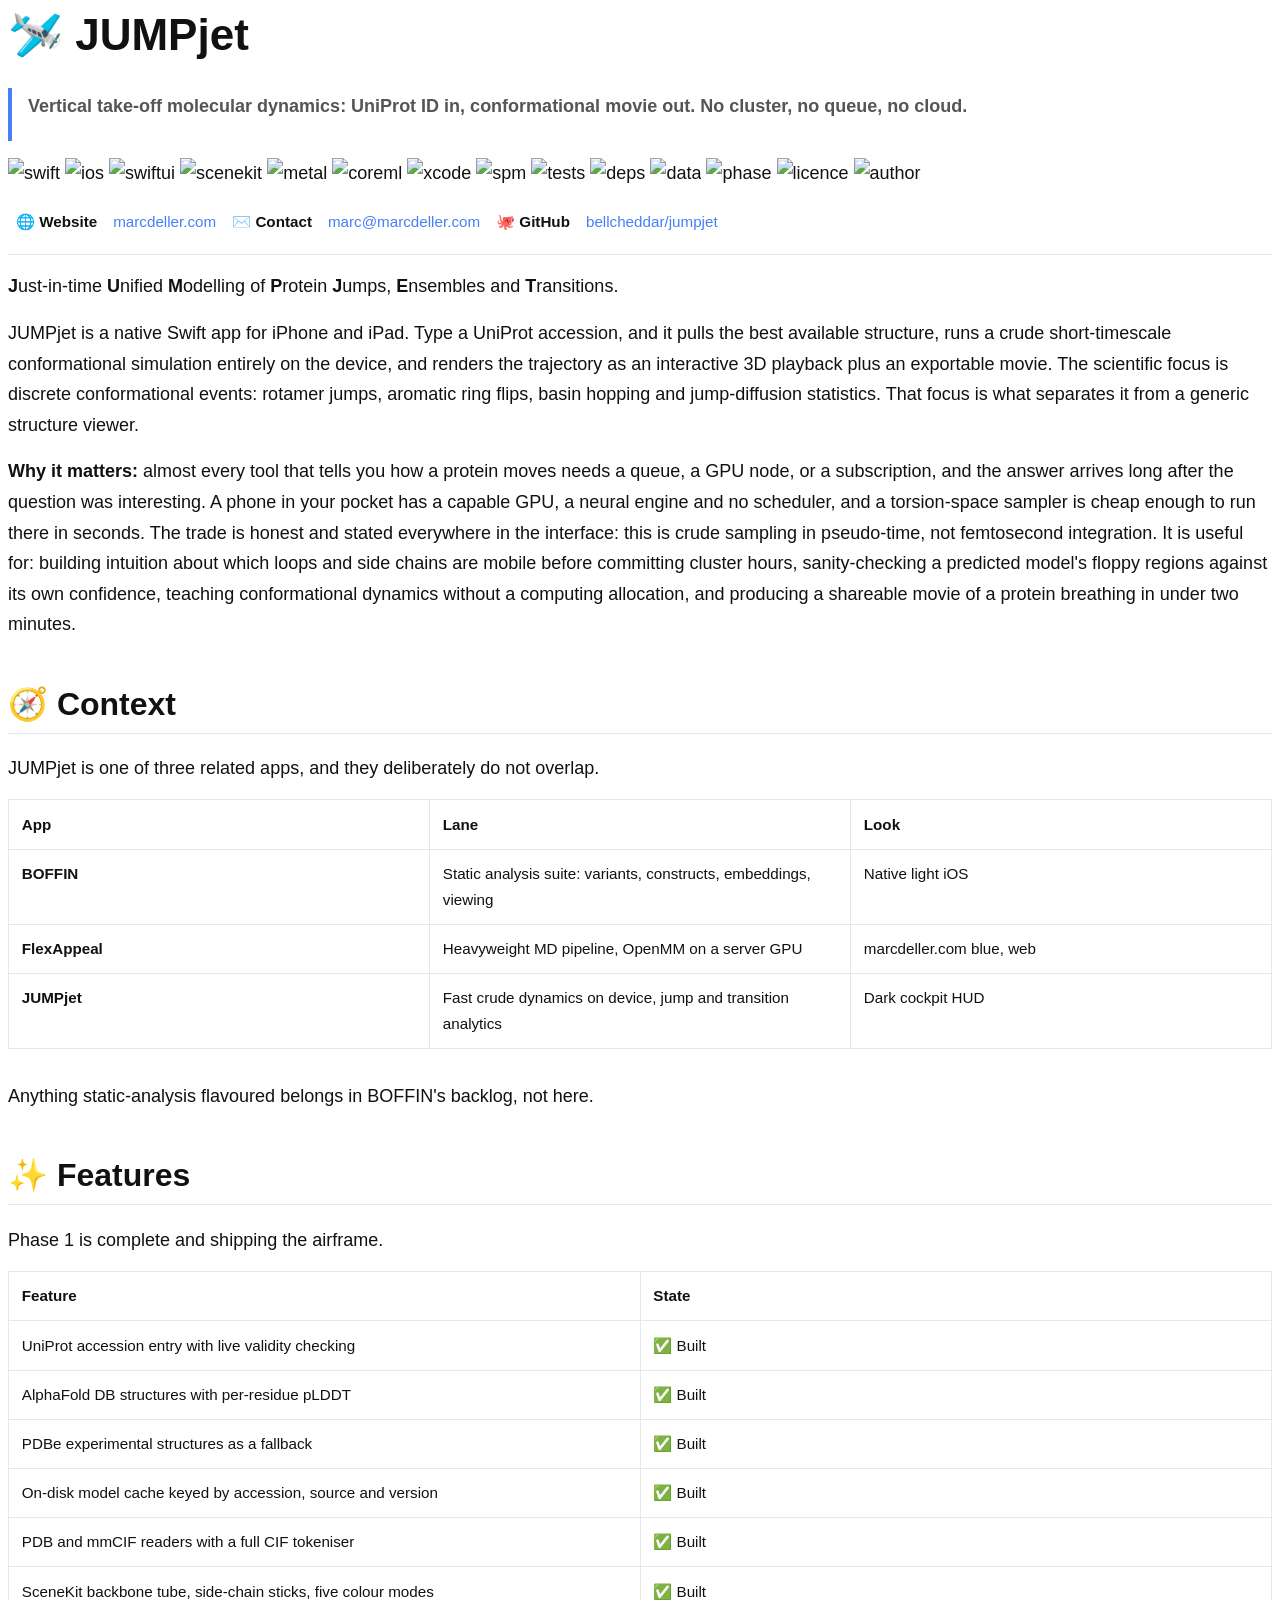
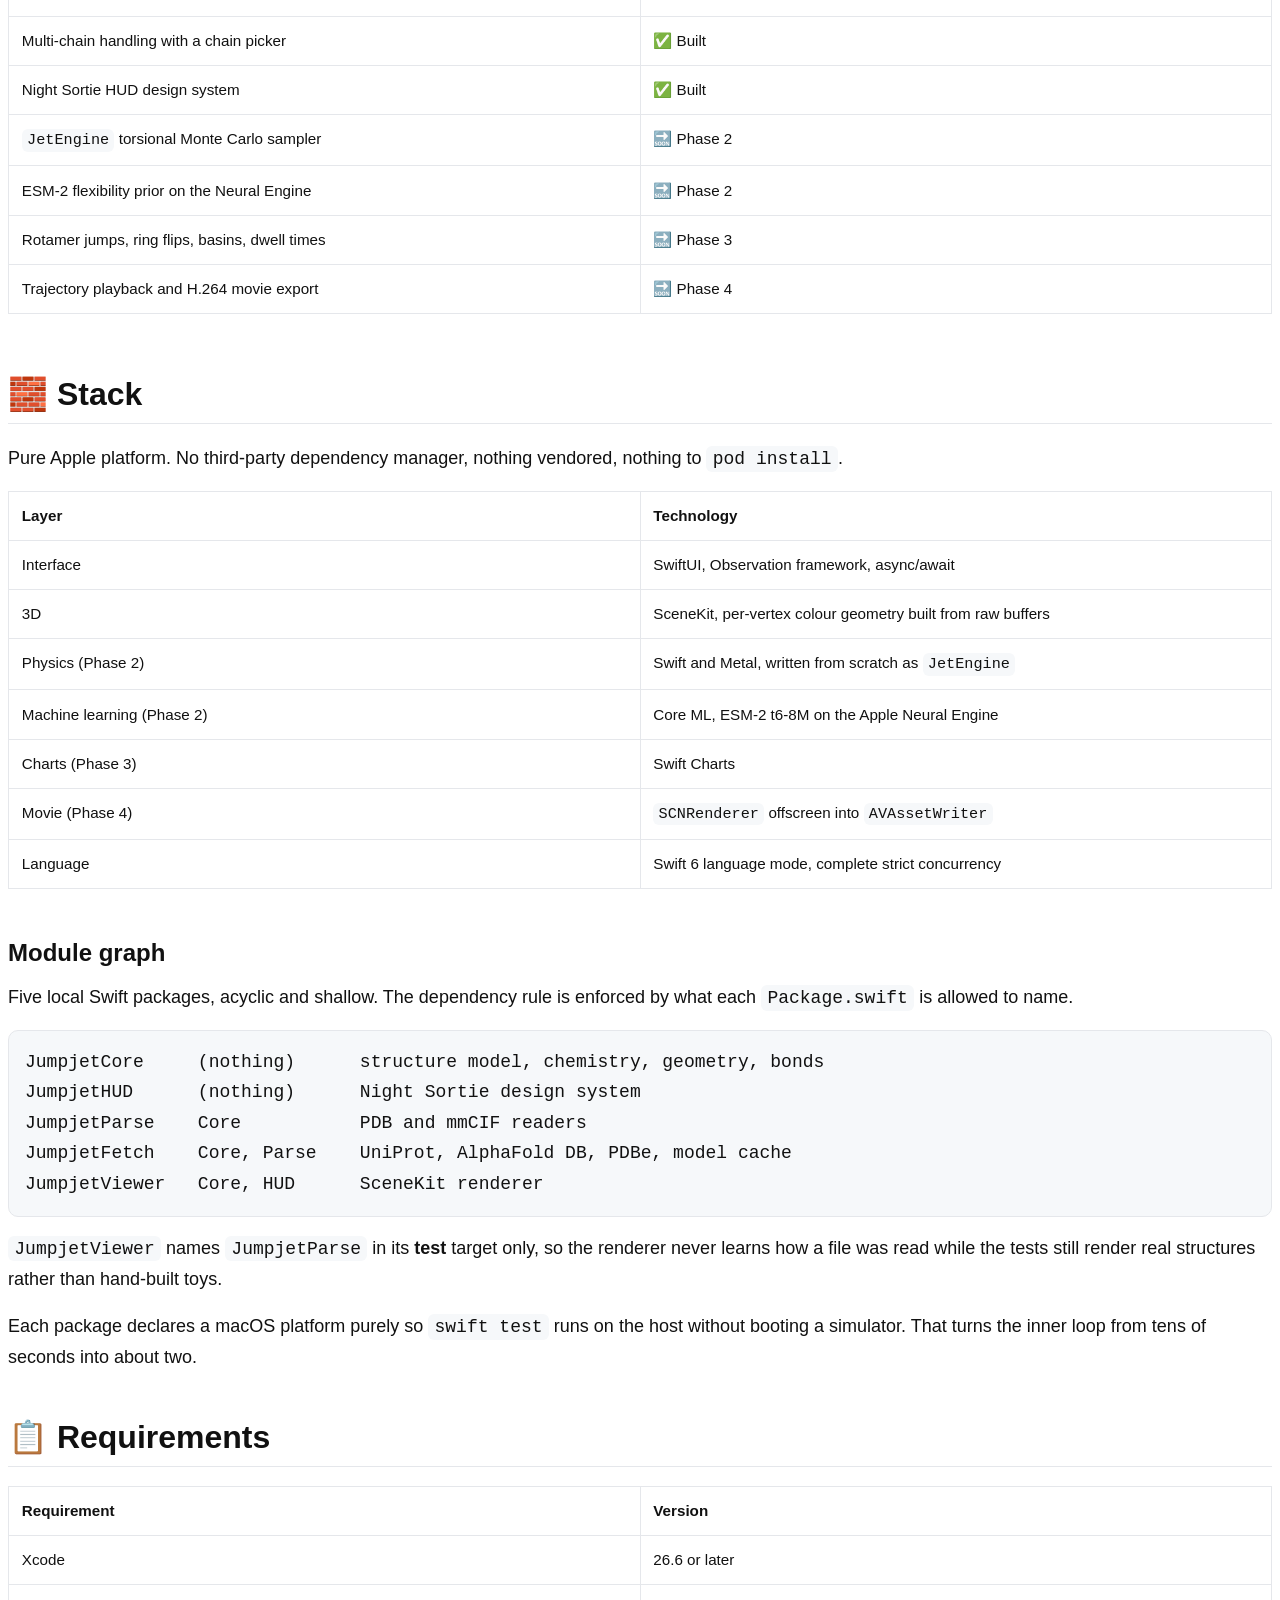
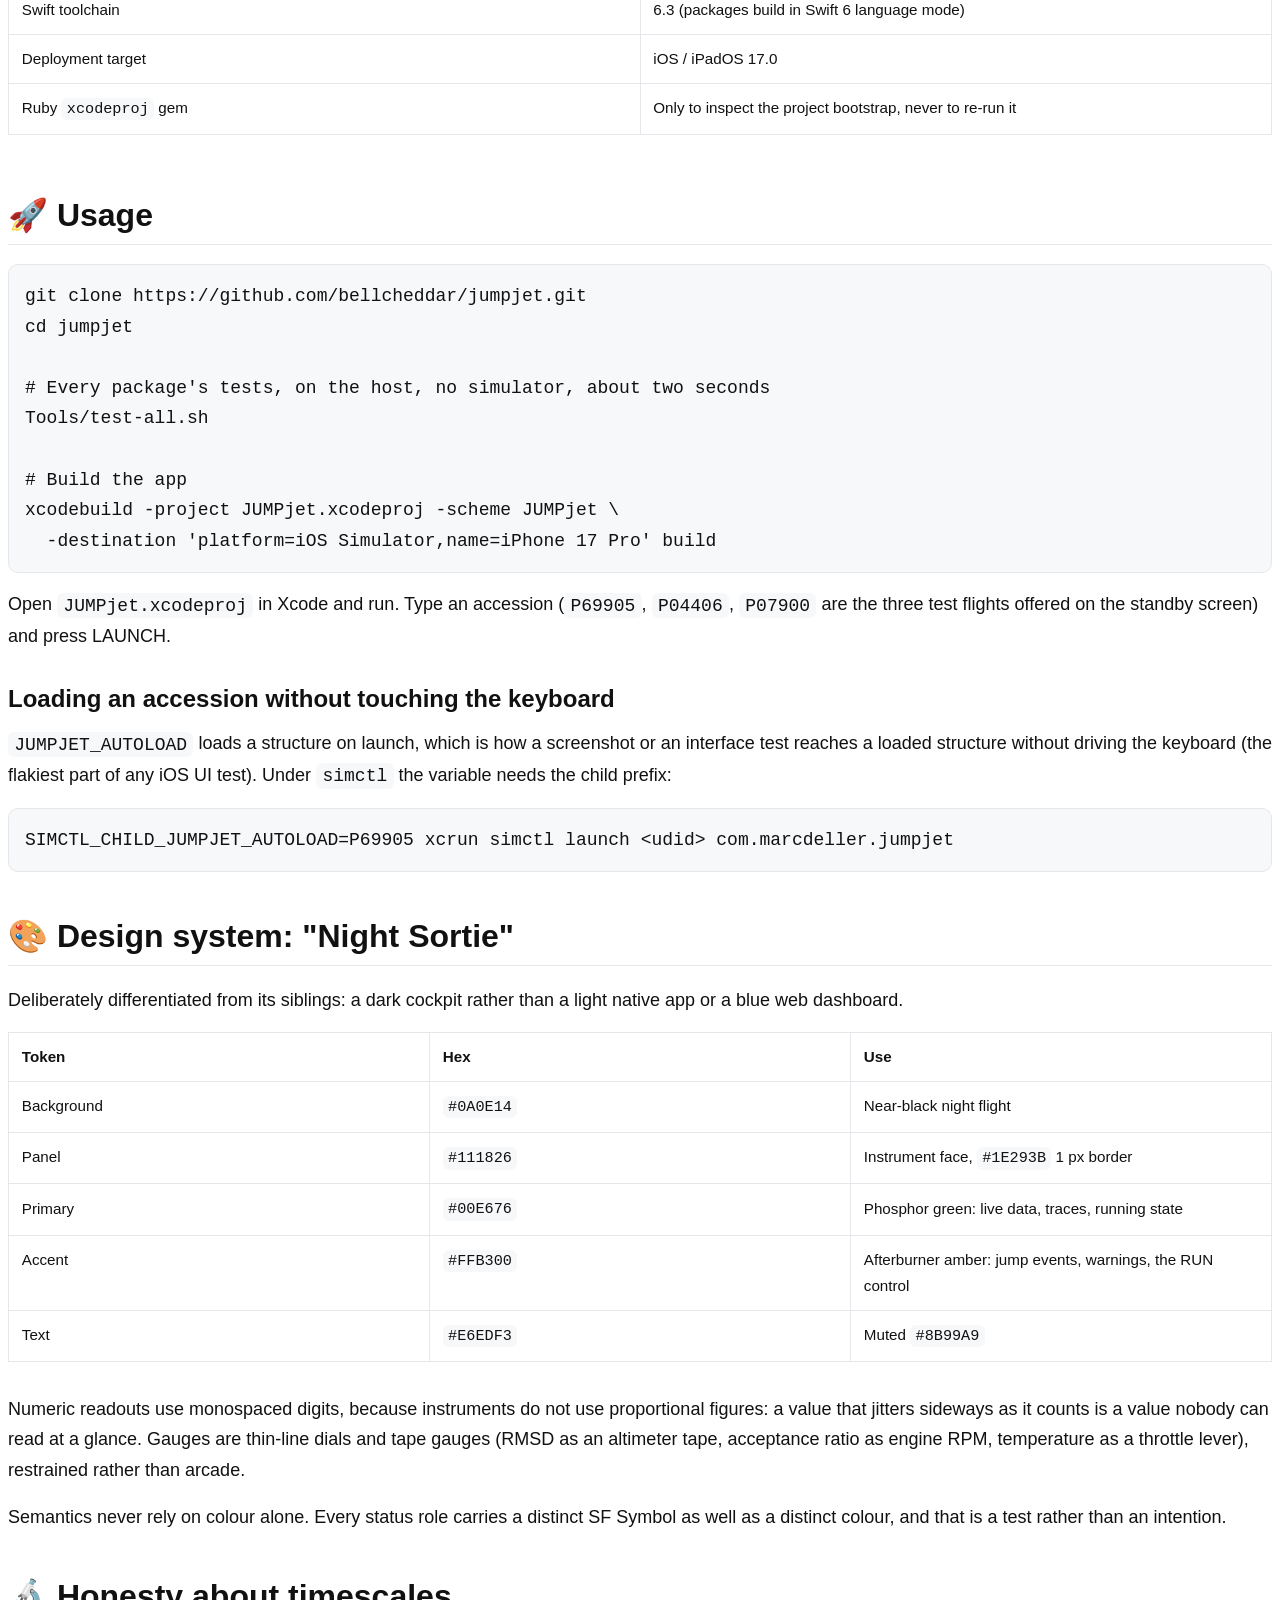
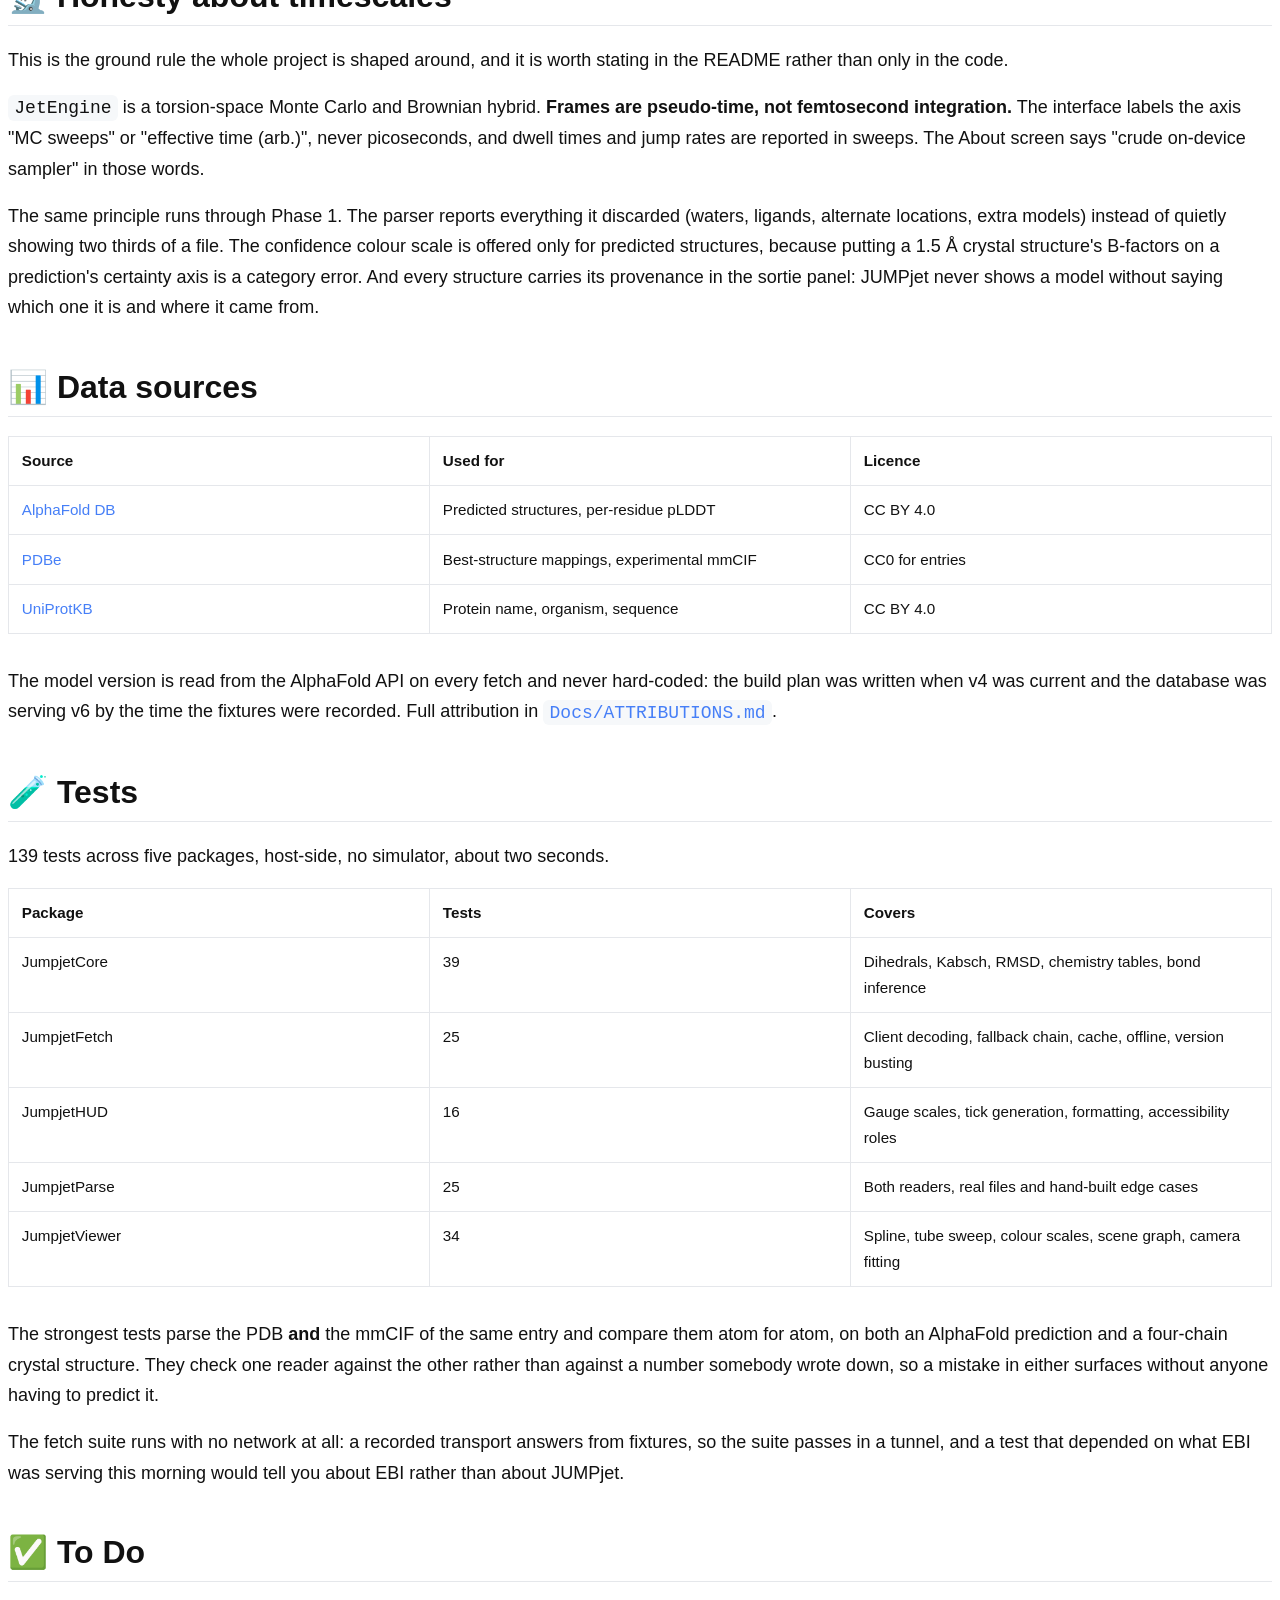
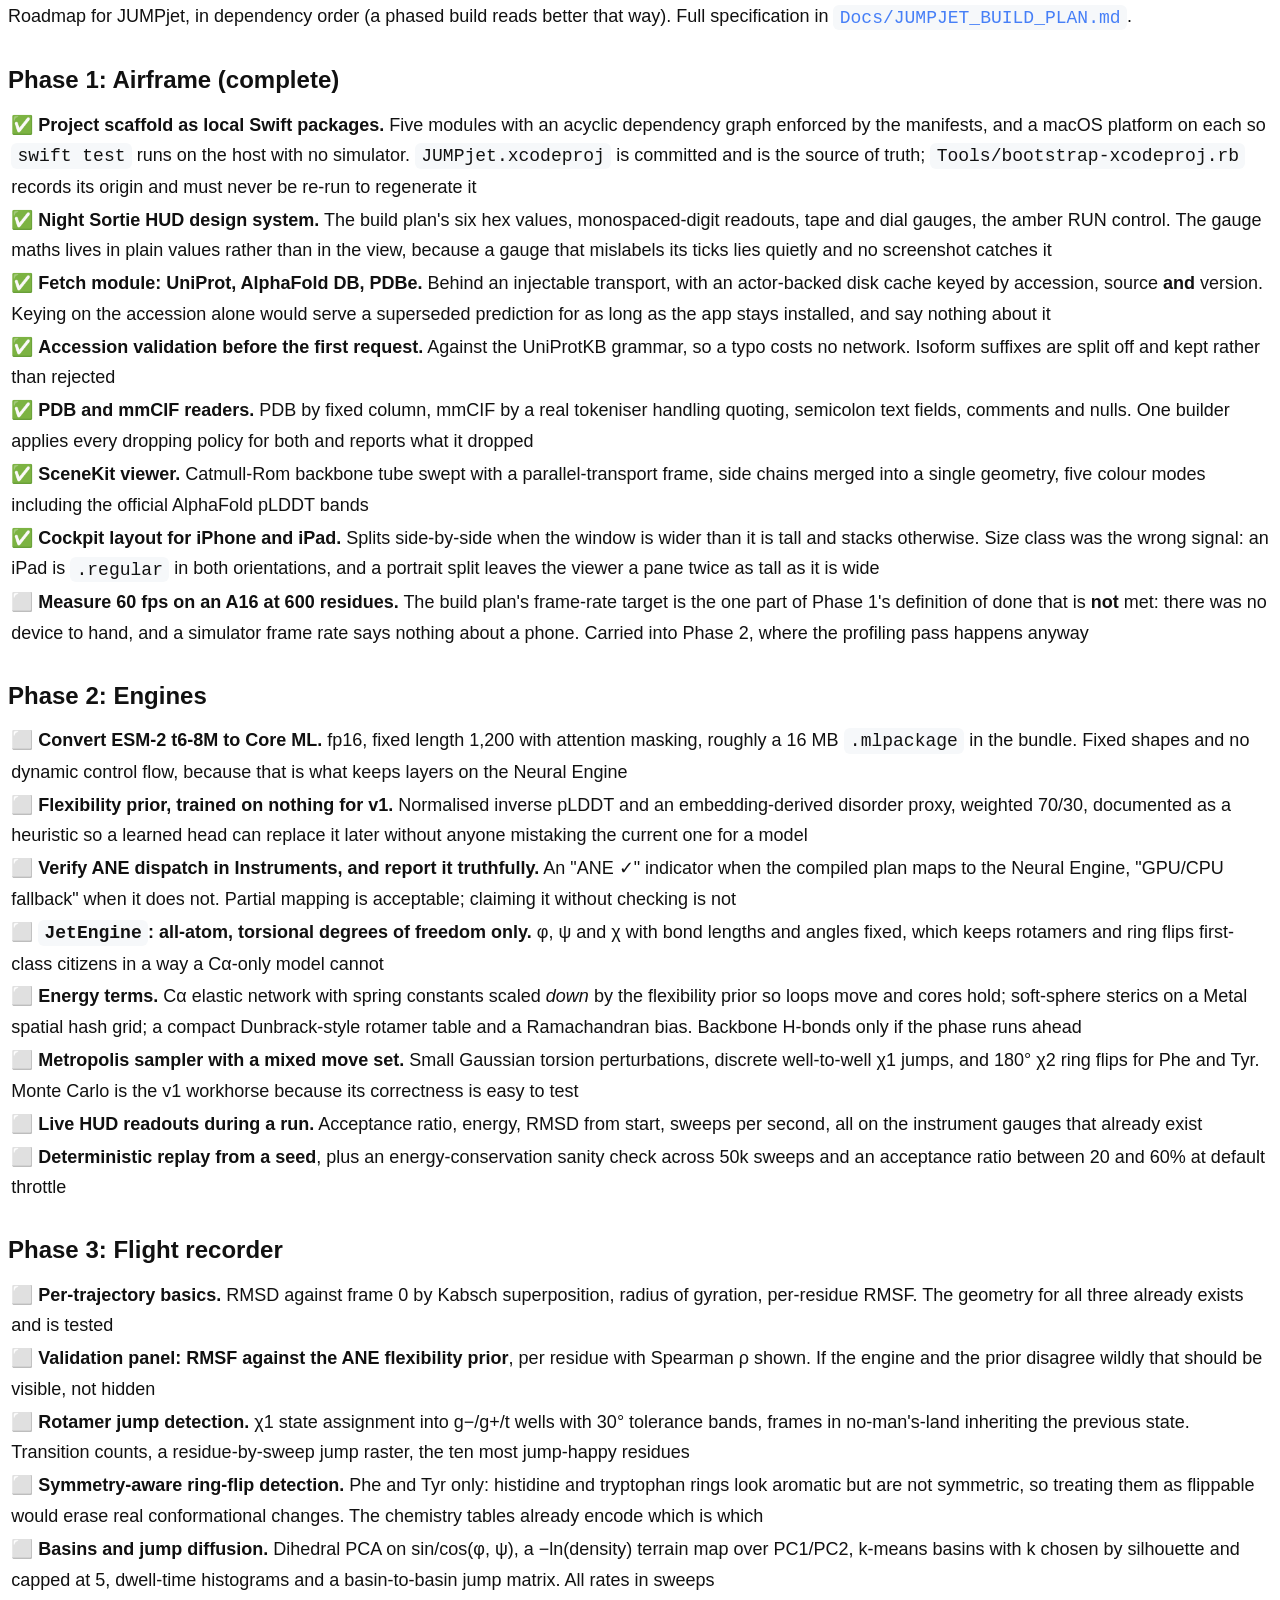
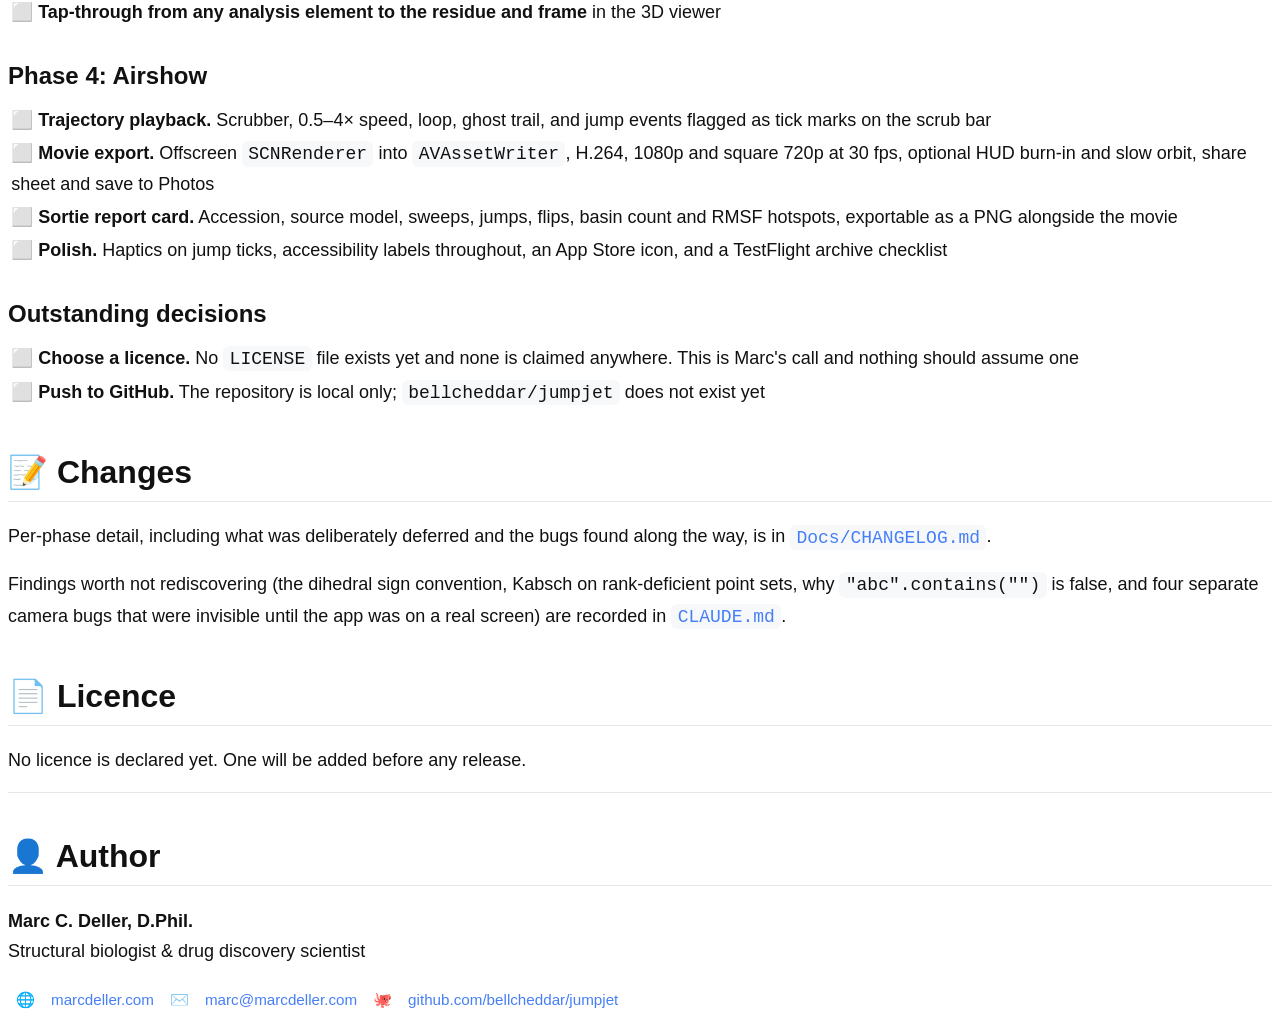
==== Docs/readme-build/jumpjet.preview.html @ d9f2aef4 "README to the house standard, plus the Elementor companion Fourteen badges read off the machine rath" ====
<!doctype html>
<html lang="en">
<head>
<meta charset="utf-8">
<meta name="viewport" content="width=device-width, initial-scale=1">
<style>

.emd { color:#111111; font-family:-apple-system,BlinkMacSystemFont,"Segoe UI",Inter,Helvetica,Arial,sans-serif;
  font-size:clamp(16px,1rem + 0.2vw,18px); line-height:1.7; overflow-wrap:anywhere; width:100%; max-width:none; }
.emd *,.emd *::before,.emd *::after { box-sizing:border-box; }
.emd h1,.emd h2,.emd h3,.emd h4,.emd h5,.emd h6 { line-height:1.2; margin:1.4em 0 0.6em; overflow-wrap:anywhere; }
.emd h1 { font-size:clamp(2rem,1.5rem + 2.4vw,2.75rem); margin-top:0.2em; }
.emd h1 img { vertical-align:middle; margin-right:0.4rem; }
.emd h2 { font-size:clamp(1.5rem,1.25rem + 1.4vw,2rem); border-bottom:1px solid #e5e7eb; padding-bottom:0.3em; }
.emd h3 { font-size:clamp(1.2rem,1.05rem + 0.9vw,1.5rem); }
.emd p,.emd li,.emd blockquote,.emd pre { max-width:none; }
.emd p,.emd ul,.emd ol,.emd blockquote,.emd pre,.emd table,.emd .emd-table-wrap,.emd hr { margin:0 0 1rem; }
.emd ul,.emd ol { padding-left:1.4rem; }
.emd ul.emd-tasklist { list-style:none; padding-left:0.2rem; }
.emd ul.emd-tasklist li { margin:0.15rem 0; }
.emd a { color:#467FF7; text-decoration:none; overflow-wrap:anywhere; }
.emd a:hover { text-decoration:underline; }
.emd img { max-width:100%; height:auto; }
.emd p img { vertical-align:middle; }
.emd pre,.emd code { font-family:ui-monospace,SFMono-Regular,Menlo,Monaco,Consolas,"Liberation Mono",monospace; }
.emd code { background:#f6f8fa; padding:0.15em 0.35em; border-radius:6px; overflow-wrap:anywhere; }
.emd pre { background:#f6f8fa; padding:1rem; overflow-x:auto; border-radius:10px; border:1px solid #e5e7eb; }
.emd pre code { background:transparent; padding:0; overflow-wrap:normal; }
.emd blockquote { padding:0.2rem 1rem; border-left:4px solid #467FF7; color:#555555; }
.emd hr { border:0; border-top:1px solid #e5e7eb; }
.emd .emd-table-wrap { width:100%; overflow-x:auto; }
.emd table { width:100%; border-collapse:collapse; border-spacing:0; font-size:0.95rem; }
.emd th,.emd td { border:1px solid #e5e7eb; padding:0.7rem 0.8rem; text-align:left; vertical-align:top; white-space:normal; word-break:break-word; overflow-wrap:anywhere; }
.emd th { font-weight:700; }
.emd .emd-data-table { table-layout:fixed; }
.emd .emd-info-table { width:auto; max-width:100%; }
.emd .emd-info-table th,.emd .emd-info-table td { border:0; padding:0.25rem 0.5rem; }
@media (max-width:767px){
  .emd { font-size:16px; line-height:1.65; }
  .emd .emd-table-wrap { overflow-x:visible; }
  .emd .emd-data-table,.emd .emd-data-table tbody,.emd .emd-data-table tr,.emd .emd-data-table td { display:block !important; width:100% !important; }
  .emd .emd-data-table thead,.emd .emd-data-table th { display:none !important; }
  .emd .emd-data-table { font-size:0.84rem; border:0; }
  .emd .emd-data-table tr { margin:0 0 0.8rem; border:1px solid #e5e7eb; border-radius:10px; overflow:hidden; background:#ffffff; }
  .emd .emd-data-table td { border:0; border-top:1px solid #e5e7eb; padding:0.45rem 0.7rem; line-height:1.35; }
  .emd .emd-data-table tr td:first-child { border-top:0; }
  .emd .emd-data-table td::before { content:attr(data-label); display:block; font-size:0.7rem; line-height:1.2; font-weight:700; text-transform:uppercase; letter-spacing:0.04em; color:#555555; margin-bottom:0.2rem; }
  .emd .emd-data-table td[data-label=""]::before { content:none; }
  .emd .emd-info-table,.emd .emd-info-table tbody,.emd .emd-info-table tr { display:block; }
  .emd .emd-info-table td { display:inline-block; width:auto; padding:0.15rem 0.4rem 0.15rem 0; }
}

</style>
</head>
<body>
<div class="emd">
<h1>🛩️ JUMPjet</h1>
<blockquote>
<p><strong>Vertical take-off molecular dynamics: UniProt ID in, conformational movie out. No cluster, no queue, no cloud.</strong></p>
</blockquote>
<p><img alt="swift" src="https://img.shields.io/badge/swift-6.3-F05138?logo=swift&amp;logoColor=white"> <img alt="ios" src="https://img.shields.io/badge/iOS%20%7C%20iPadOS-17%2B-000000?logo=apple&amp;logoColor=white"> <img alt="swiftui" src="https://img.shields.io/badge/UI-SwiftUI-0071E3?logo=swift&amp;logoColor=white"> <img alt="scenekit" src="https://img.shields.io/badge/3D-SceneKit-1C244B"> <img alt="metal" src="https://img.shields.io/badge/compute-Metal-9b51e0"> <img alt="coreml" src="https://img.shields.io/badge/ML-Core%20ML%20phase%202-fcb900"> <img alt="xcode" src="https://img.shields.io/badge/Xcode-26.6-1575F9?logo=xcode&amp;logoColor=white"> <img alt="spm" src="https://img.shields.io/badge/packages-5%20local%20SPM-FA7343"> <img alt="tests" src="https://img.shields.io/badge/XCTest-139%20passing-00d084"> <img alt="deps" src="https://img.shields.io/badge/third--party%20dependencies-none-00897B"> <img alt="data" src="https://img.shields.io/badge/data-AlphaFold%20DB%20%C2%B7%20PDBe%20%C2%B7%20UniProt-467FF7"> <img alt="phase" src="https://img.shields.io/badge/phase-1%20of%204%20complete-467FF7"> <img alt="licence" src="https://img.shields.io/badge/licence-not%20yet%20declared-lightgrey"> <img alt="author" src="https://img.shields.io/badge/author-Marc%20C.%20Deller%2C%20D.Phil.-1C244B"></p>
<table class="emd-info-table">
<tr>
<td>🌐 <b>Website</b></td><td><a href="https://marcdeller.com" target="_blank" rel="noopener noreferrer">marcdeller.com</a></td>
<td>✉️ <b>Contact</b></td><td><a href="mailto:marc@marcdeller.com">marc@marcdeller.com</a></td>
<td>🐙 <b>GitHub</b></td><td><a href="https://github.com/bellcheddar/jumpjet" target="_blank" rel="noopener noreferrer">bellcheddar/jumpjet</a></td>
</tr>
</table>

<hr>
<p><strong>J</strong>ust-in-time <strong>U</strong>nified <strong>M</strong>odelling of <strong>P</strong>rotein <strong>J</strong>umps, <strong>E</strong>nsembles and <strong>T</strong>ransitions.</p>
<p>JUMPjet is a native Swift app for iPhone and iPad. Type a UniProt accession, and it pulls the best available structure, runs a crude short-timescale conformational simulation entirely on the device, and renders the trajectory as an interactive 3D playback plus an exportable movie. The scientific focus is discrete conformational events: rotamer jumps, aromatic ring flips, basin hopping and jump-diffusion statistics. That focus is what separates it from a generic structure viewer.</p>
<p><strong>Why it matters:</strong> almost every tool that tells you how a protein moves needs a queue, a GPU node, or a subscription, and the answer arrives long after the question was interesting. A phone in your pocket has a capable GPU, a neural engine and no scheduler, and a torsion-space sampler is cheap enough to run there in seconds. The trade is honest and stated everywhere in the interface: this is crude sampling in pseudo-time, not femtosecond integration. It is useful for: building intuition about which loops and side chains are mobile before committing cluster hours, sanity-checking a predicted model's floppy regions against its own confidence, teaching conformational dynamics without a computing allocation, and producing a shareable movie of a protein breathing in under two minutes.</p>
<h2>🧭 Context</h2>
<p>JUMPjet is one of three related apps, and they deliberately do not overlap.</p>
<div class="emd-table-wrap"><table class="emd-data-table">
<thead>
<tr>
<th>App</th>
<th>Lane</th>
<th>Look</th>
</tr>
</thead>
<tbody>
<tr>
<td data-label="App"><strong>BOFFIN</strong></td>
<td data-label="Lane">Static analysis suite: variants, constructs, embeddings, viewing</td>
<td data-label="Look">Native light iOS</td>
</tr>
<tr>
<td data-label="App"><strong>FlexAppeal</strong></td>
<td data-label="Lane">Heavyweight MD pipeline, OpenMM on a server GPU</td>
<td data-label="Look">marcdeller.com blue, web</td>
</tr>
<tr>
<td data-label="App"><strong>JUMPjet</strong></td>
<td data-label="Lane">Fast crude dynamics on device, jump and transition analytics</td>
<td data-label="Look">Dark cockpit HUD</td>
</tr>
</tbody>
</table></div>
<p>Anything static-analysis flavoured belongs in BOFFIN's backlog, not here.</p>
<h2>✨ Features</h2>
<p>Phase 1 is complete and shipping the airframe.</p>
<div class="emd-table-wrap"><table class="emd-data-table">
<thead>
<tr>
<th>Feature</th>
<th>State</th>
</tr>
</thead>
<tbody>
<tr>
<td data-label="Feature">UniProt accession entry with live validity checking</td>
<td data-label="State">✅ Built</td>
</tr>
<tr>
<td data-label="Feature">AlphaFold DB structures with per-residue pLDDT</td>
<td data-label="State">✅ Built</td>
</tr>
<tr>
<td data-label="Feature">PDBe experimental structures as a fallback</td>
<td data-label="State">✅ Built</td>
</tr>
<tr>
<td data-label="Feature">On-disk model cache keyed by accession, source and version</td>
<td data-label="State">✅ Built</td>
</tr>
<tr>
<td data-label="Feature">PDB and mmCIF readers with a full CIF tokeniser</td>
<td data-label="State">✅ Built</td>
</tr>
<tr>
<td data-label="Feature">SceneKit backbone tube, side-chain sticks, five colour modes</td>
<td data-label="State">✅ Built</td>
</tr>
<tr>
<td data-label="Feature">Multi-chain handling with a chain picker</td>
<td data-label="State">✅ Built</td>
</tr>
<tr>
<td data-label="Feature">Night Sortie HUD design system</td>
<td data-label="State">✅ Built</td>
</tr>
<tr>
<td data-label="Feature"><code>JetEngine</code> torsional Monte Carlo sampler</td>
<td data-label="State">🔜 Phase 2</td>
</tr>
<tr>
<td data-label="Feature">ESM-2 flexibility prior on the Neural Engine</td>
<td data-label="State">🔜 Phase 2</td>
</tr>
<tr>
<td data-label="Feature">Rotamer jumps, ring flips, basins, dwell times</td>
<td data-label="State">🔜 Phase 3</td>
</tr>
<tr>
<td data-label="Feature">Trajectory playback and H.264 movie export</td>
<td data-label="State">🔜 Phase 4</td>
</tr>
</tbody>
</table></div>
<h2>🧱 Stack</h2>
<p>Pure Apple platform. No third-party dependency manager, nothing vendored, nothing to <code>pod install</code>.</p>
<div class="emd-table-wrap"><table class="emd-data-table">
<thead>
<tr>
<th>Layer</th>
<th>Technology</th>
</tr>
</thead>
<tbody>
<tr>
<td data-label="Layer">Interface</td>
<td data-label="Technology">SwiftUI, Observation framework, async/await</td>
</tr>
<tr>
<td data-label="Layer">3D</td>
<td data-label="Technology">SceneKit, per-vertex colour geometry built from raw buffers</td>
</tr>
<tr>
<td data-label="Layer">Physics (Phase 2)</td>
<td data-label="Technology">Swift and Metal, written from scratch as <code>JetEngine</code></td>
</tr>
<tr>
<td data-label="Layer">Machine learning (Phase 2)</td>
<td data-label="Technology">Core ML, ESM-2 t6-8M on the Apple Neural Engine</td>
</tr>
<tr>
<td data-label="Layer">Charts (Phase 3)</td>
<td data-label="Technology">Swift Charts</td>
</tr>
<tr>
<td data-label="Layer">Movie (Phase 4)</td>
<td data-label="Technology"><code>SCNRenderer</code> offscreen into <code>AVAssetWriter</code></td>
</tr>
<tr>
<td data-label="Layer">Language</td>
<td data-label="Technology">Swift 6 language mode, complete strict concurrency</td>
</tr>
</tbody>
</table></div>
<h3>Module graph</h3>
<p>Five local Swift packages, acyclic and shallow. The dependency rule is enforced by what each <code>Package.swift</code> is allowed to name.</p>
<pre><code class="language-text">JumpjetCore     (nothing)      structure model, chemistry, geometry, bonds
JumpjetHUD      (nothing)      Night Sortie design system
JumpjetParse    Core           PDB and mmCIF readers
JumpjetFetch    Core, Parse    UniProt, AlphaFold DB, PDBe, model cache
JumpjetViewer   Core, HUD      SceneKit renderer
</code></pre>
<p><code>JumpjetViewer</code> names <code>JumpjetParse</code> in its <strong>test</strong> target only, so the renderer never learns how a file was read while the tests still render real structures rather than hand-built toys.</p>
<p>Each package declares a macOS platform purely so <code>swift test</code> runs on the host without booting a simulator. That turns the inner loop from tens of seconds into about two.</p>
<h2>📋 Requirements</h2>
<div class="emd-table-wrap"><table class="emd-data-table">
<thead>
<tr>
<th>Requirement</th>
<th>Version</th>
</tr>
</thead>
<tbody>
<tr>
<td data-label="Requirement">Xcode</td>
<td data-label="Version">26.6 or later</td>
</tr>
<tr>
<td data-label="Requirement">Swift toolchain</td>
<td data-label="Version">6.3 (packages build in Swift 6 language mode)</td>
</tr>
<tr>
<td data-label="Requirement">Deployment target</td>
<td data-label="Version">iOS / iPadOS 17.0</td>
</tr>
<tr>
<td data-label="Requirement">Ruby <code>xcodeproj</code> gem</td>
<td data-label="Version">Only to inspect the project bootstrap, never to re-run it</td>
</tr>
</tbody>
</table></div>
<h2>🚀 Usage</h2>
<pre><code class="language-bash">git clone https://github.com/bellcheddar/jumpjet.git
cd jumpjet

# Every package's tests, on the host, no simulator, about two seconds
Tools/test-all.sh

# Build the app
xcodebuild -project JUMPjet.xcodeproj -scheme JUMPjet \
  -destination 'platform=iOS Simulator,name=iPhone 17 Pro' build
</code></pre>
<p>Open <code>JUMPjet.xcodeproj</code> in Xcode and run. Type an accession (<code>P69905</code>, <code>P04406</code>, <code>P07900</code> are the three test flights offered on the standby screen) and press LAUNCH.</p>
<h3>Loading an accession without touching the keyboard</h3>
<p><code>JUMPJET_AUTOLOAD</code> loads a structure on launch, which is how a screenshot or an interface test reaches a loaded structure without driving the keyboard (the flakiest part of any iOS UI test). Under <code>simctl</code> the variable needs the child prefix:</p>
<pre><code class="language-bash">SIMCTL_CHILD_JUMPJET_AUTOLOAD=P69905 xcrun simctl launch &lt;udid&gt; com.marcdeller.jumpjet
</code></pre>
<h2>🎨 Design system: "Night Sortie"</h2>
<p>Deliberately differentiated from its siblings: a dark cockpit rather than a light native app or a blue web dashboard.</p>
<div class="emd-table-wrap"><table class="emd-data-table">
<thead>
<tr>
<th>Token</th>
<th>Hex</th>
<th>Use</th>
</tr>
</thead>
<tbody>
<tr>
<td data-label="Token">Background</td>
<td data-label="Hex"><code>#0A0E14</code></td>
<td data-label="Use">Near-black night flight</td>
</tr>
<tr>
<td data-label="Token">Panel</td>
<td data-label="Hex"><code>#111826</code></td>
<td data-label="Use">Instrument face, <code>#1E293B</code> 1 px border</td>
</tr>
<tr>
<td data-label="Token">Primary</td>
<td data-label="Hex"><code>#00E676</code></td>
<td data-label="Use">Phosphor green: live data, traces, running state</td>
</tr>
<tr>
<td data-label="Token">Accent</td>
<td data-label="Hex"><code>#FFB300</code></td>
<td data-label="Use">Afterburner amber: jump events, warnings, the RUN control</td>
</tr>
<tr>
<td data-label="Token">Text</td>
<td data-label="Hex"><code>#E6EDF3</code></td>
<td data-label="Use">Muted <code>#8B99A9</code></td>
</tr>
</tbody>
</table></div>
<p>Numeric readouts use monospaced digits, because instruments do not use proportional figures: a value that jitters sideways as it counts is a value nobody can read at a glance. Gauges are thin-line dials and tape gauges (RMSD as an altimeter tape, acceptance ratio as engine RPM, temperature as a throttle lever), restrained rather than arcade.</p>
<p>Semantics never rely on colour alone. Every status role carries a distinct SF Symbol as well as a distinct colour, and that is a test rather than an intention.</p>
<h2>🔬 Honesty about timescales</h2>
<p>This is the ground rule the whole project is shaped around, and it is worth stating in the README rather than only in the code.</p>
<p><code>JetEngine</code> is a torsion-space Monte Carlo and Brownian hybrid. <strong>Frames are pseudo-time, not femtosecond integration.</strong> The interface labels the axis "MC sweeps" or "effective time (arb.)", never picoseconds, and dwell times and jump rates are reported in sweeps. The About screen says "crude on-device sampler" in those words.</p>
<p>The same principle runs through Phase 1. The parser reports everything it discarded (waters, ligands, alternate locations, extra models) instead of quietly showing two thirds of a file. The confidence colour scale is offered only for predicted structures, because putting a 1.5 Å crystal structure's B-factors on a prediction's certainty axis is a category error. And every structure carries its provenance in the sortie panel: JUMPjet never shows a model without saying which one it is and where it came from.</p>
<h2>📊 Data sources</h2>
<div class="emd-table-wrap"><table class="emd-data-table">
<thead>
<tr>
<th>Source</th>
<th>Used for</th>
<th>Licence</th>
</tr>
</thead>
<tbody>
<tr>
<td data-label="Source"><a href="https://alphafold.ebi.ac.uk">AlphaFold DB</a></td>
<td data-label="Used for">Predicted structures, per-residue pLDDT</td>
<td data-label="Licence">CC BY 4.0</td>
</tr>
<tr>
<td data-label="Source"><a href="https://www.ebi.ac.uk/pdbe/">PDBe</a></td>
<td data-label="Used for">Best-structure mappings, experimental mmCIF</td>
<td data-label="Licence">CC0 for entries</td>
</tr>
<tr>
<td data-label="Source"><a href="https://www.uniprot.org">UniProtKB</a></td>
<td data-label="Used for">Protein name, organism, sequence</td>
<td data-label="Licence">CC BY 4.0</td>
</tr>
</tbody>
</table></div>
<p>The model version is read from the AlphaFold API on every fetch and never hard-coded: the build plan was written when v4 was current and the database was serving v6 by the time the fixtures were recorded. Full attribution in <a href="Docs/ATTRIBUTIONS.md"><code>Docs/ATTRIBUTIONS.md</code></a>.</p>
<h2>🧪 Tests</h2>
<p>139 tests across five packages, host-side, no simulator, about two seconds.</p>
<div class="emd-table-wrap"><table class="emd-data-table">
<thead>
<tr>
<th>Package</th>
<th>Tests</th>
<th>Covers</th>
</tr>
</thead>
<tbody>
<tr>
<td data-label="Package">JumpjetCore</td>
<td data-label="Tests">39</td>
<td data-label="Covers">Dihedrals, Kabsch, RMSD, chemistry tables, bond inference</td>
</tr>
<tr>
<td data-label="Package">JumpjetFetch</td>
<td data-label="Tests">25</td>
<td data-label="Covers">Client decoding, fallback chain, cache, offline, version busting</td>
</tr>
<tr>
<td data-label="Package">JumpjetHUD</td>
<td data-label="Tests">16</td>
<td data-label="Covers">Gauge scales, tick generation, formatting, accessibility roles</td>
</tr>
<tr>
<td data-label="Package">JumpjetParse</td>
<td data-label="Tests">25</td>
<td data-label="Covers">Both readers, real files and hand-built edge cases</td>
</tr>
<tr>
<td data-label="Package">JumpjetViewer</td>
<td data-label="Tests">34</td>
<td data-label="Covers">Spline, tube sweep, colour scales, scene graph, camera fitting</td>
</tr>
</tbody>
</table></div>
<p>The strongest tests parse the PDB <strong>and</strong> the mmCIF of the same entry and compare them atom for atom, on both an AlphaFold prediction and a four-chain crystal structure. They check one reader against the other rather than against a number somebody wrote down, so a mistake in either surfaces without anyone having to predict it.</p>
<p>The fetch suite runs with no network at all: a recorded transport answers from fixtures, so the suite passes in a tunnel, and a test that depended on what EBI was serving this morning would tell you about EBI rather than about JUMPjet.</p>
<h2>✅ To Do</h2>
<p>Roadmap for JUMPjet, in dependency order (a phased build reads better that way). Full specification in <a href="Docs/JUMPJET_BUILD_PLAN.md"><code>Docs/JUMPJET_BUILD_PLAN.md</code></a>.</p>
<h3>Phase 1: Airframe (complete)</h3>
<ul class="emd-tasklist">
<li><span class="emd-check">&#9989;</span> <strong>Project scaffold as local Swift packages.</strong> Five modules with an acyclic dependency graph enforced by the manifests, and a macOS platform on each so <code>swift test</code> runs on the host with no simulator. <code>JUMPjet.xcodeproj</code> is committed and is the source of truth; <code>Tools/bootstrap-xcodeproj.rb</code> records its origin and must never be re-run to regenerate it</li>
<li><span class="emd-check">&#9989;</span> <strong>Night Sortie HUD design system.</strong> The build plan's six hex values, monospaced-digit readouts, tape and dial gauges, the amber RUN control. The gauge maths lives in plain values rather than in the view, because a gauge that mislabels its ticks lies quietly and no screenshot catches it</li>
<li><span class="emd-check">&#9989;</span> <strong>Fetch module: UniProt, AlphaFold DB, PDBe.</strong> Behind an injectable transport, with an actor-backed disk cache keyed by accession, source <strong>and</strong> version. Keying on the accession alone would serve a superseded prediction for as long as the app stays installed, and say nothing about it</li>
<li><span class="emd-check">&#9989;</span> <strong>Accession validation before the first request.</strong> Against the UniProtKB grammar, so a typo costs no network. Isoform suffixes are split off and kept rather than rejected</li>
<li><span class="emd-check">&#9989;</span> <strong>PDB and mmCIF readers.</strong> PDB by fixed column, mmCIF by a real tokeniser handling quoting, semicolon text fields, comments and nulls. One builder applies every dropping policy for both and reports what it dropped</li>
<li><span class="emd-check">&#9989;</span> <strong>SceneKit viewer.</strong> Catmull-Rom backbone tube swept with a parallel-transport frame, side chains merged into a single geometry, five colour modes including the official AlphaFold pLDDT bands</li>
<li><span class="emd-check">&#9989;</span> <strong>Cockpit layout for iPhone and iPad.</strong> Splits side-by-side when the window is wider than it is tall and stacks otherwise. Size class was the wrong signal: an iPad is <code>.regular</code> in both orientations, and a portrait split leaves the viewer a pane twice as tall as it is wide</li>
<li><span class="emd-check">&#11036;</span> <strong>Measure 60 fps on an A16 at 600 residues.</strong> The build plan's frame-rate target is the one part of Phase 1's definition of done that is <strong>not</strong> met: there was no device to hand, and a simulator frame rate says nothing about a phone. Carried into Phase 2, where the profiling pass happens anyway</li>
</ul>
<h3>Phase 2: Engines</h3>
<ul class="emd-tasklist">
<li><span class="emd-check">&#11036;</span> <strong>Convert ESM-2 t6-8M to Core ML.</strong> fp16, fixed length 1,200 with attention masking, roughly a 16 MB <code>.mlpackage</code> in the bundle. Fixed shapes and no dynamic control flow, because that is what keeps layers on the Neural Engine</li>
<li><span class="emd-check">&#11036;</span> <strong>Flexibility prior, trained on nothing for v1.</strong> Normalised inverse pLDDT and an embedding-derived disorder proxy, weighted 70/30, documented as a heuristic so a learned head can replace it later without anyone mistaking the current one for a model</li>
<li><span class="emd-check">&#11036;</span> <strong>Verify ANE dispatch in Instruments, and report it truthfully.</strong> An "ANE ✓" indicator when the compiled plan maps to the Neural Engine, "GPU/CPU fallback" when it does not. Partial mapping is acceptable; claiming it without checking is not</li>
<li><span class="emd-check">&#11036;</span> <strong><code>JetEngine</code>: all-atom, torsional degrees of freedom only.</strong> φ, ψ and χ with bond lengths and angles fixed, which keeps rotamers and ring flips first-class citizens in a way a Cα-only model cannot</li>
<li><span class="emd-check">&#11036;</span> <strong>Energy terms.</strong> Cα elastic network with spring constants scaled <em>down</em> by the flexibility prior so loops move and cores hold; soft-sphere sterics on a Metal spatial hash grid; a compact Dunbrack-style rotamer table and a Ramachandran bias. Backbone H-bonds only if the phase runs ahead</li>
<li><span class="emd-check">&#11036;</span> <strong>Metropolis sampler with a mixed move set.</strong> Small Gaussian torsion perturbations, discrete well-to-well χ1 jumps, and 180° χ2 ring flips for Phe and Tyr. Monte Carlo is the v1 workhorse because its correctness is easy to test</li>
<li><span class="emd-check">&#11036;</span> <strong>Live HUD readouts during a run.</strong> Acceptance ratio, energy, RMSD from start, sweeps per second, all on the instrument gauges that already exist</li>
<li><span class="emd-check">&#11036;</span> <strong>Deterministic replay from a seed</strong>, plus an energy-conservation sanity check across 50k sweeps and an acceptance ratio between 20 and 60% at default throttle</li>
</ul>
<h3>Phase 3: Flight recorder</h3>
<ul class="emd-tasklist">
<li><span class="emd-check">&#11036;</span> <strong>Per-trajectory basics.</strong> RMSD against frame 0 by Kabsch superposition, radius of gyration, per-residue RMSF. The geometry for all three already exists and is tested</li>
<li><span class="emd-check">&#11036;</span> <strong>Validation panel: RMSF against the ANE flexibility prior</strong>, per residue with Spearman ρ shown. If the engine and the prior disagree wildly that should be visible, not hidden</li>
<li><span class="emd-check">&#11036;</span> <strong>Rotamer jump detection.</strong> χ1 state assignment into g−/g+/t wells with 30° tolerance bands, frames in no-man's-land inheriting the previous state. Transition counts, a residue-by-sweep jump raster, the ten most jump-happy residues</li>
<li><span class="emd-check">&#11036;</span> <strong>Symmetry-aware ring-flip detection.</strong> Phe and Tyr only: histidine and tryptophan rings look aromatic but are not symmetric, so treating them as flippable would erase real conformational changes. The chemistry tables already encode which is which</li>
<li><span class="emd-check">&#11036;</span> <strong>Basins and jump diffusion.</strong> Dihedral PCA on sin/cos(φ, ψ), a −ln(density) terrain map over PC1/PC2, k-means basins with k chosen by silhouette and capped at 5, dwell-time histograms and a basin-to-basin jump matrix. All rates in sweeps</li>
<li><span class="emd-check">&#11036;</span> <strong>Tap-through from any analysis element to the residue and frame</strong> in the 3D viewer</li>
</ul>
<h3>Phase 4: Airshow</h3>
<ul class="emd-tasklist">
<li><span class="emd-check">&#11036;</span> <strong>Trajectory playback.</strong> Scrubber, 0.5–4× speed, loop, ghost trail, and jump events flagged as tick marks on the scrub bar</li>
<li><span class="emd-check">&#11036;</span> <strong>Movie export.</strong> Offscreen <code>SCNRenderer</code> into <code>AVAssetWriter</code>, H.264, 1080p and square 720p at 30 fps, optional HUD burn-in and slow orbit, share sheet and save to Photos</li>
<li><span class="emd-check">&#11036;</span> <strong>Sortie report card.</strong> Accession, source model, sweeps, jumps, flips, basin count and RMSF hotspots, exportable as a PNG alongside the movie</li>
<li><span class="emd-check">&#11036;</span> <strong>Polish.</strong> Haptics on jump ticks, accessibility labels throughout, an App Store icon, and a TestFlight archive checklist</li>
</ul>
<h3>Outstanding decisions</h3>
<ul class="emd-tasklist">
<li><span class="emd-check">&#11036;</span> <strong>Choose a licence.</strong> No <code>LICENSE</code> file exists yet and none is claimed anywhere. This is Marc's call and nothing should assume one</li>
<li><span class="emd-check">&#11036;</span> <strong>Push to GitHub.</strong> The repository is local only; <code>bellcheddar/jumpjet</code> does not exist yet</li>
</ul>
<h2>📝 Changes</h2>
<p>Per-phase detail, including what was deliberately deferred and the bugs found along the way, is in <a href="Docs/CHANGELOG.md"><code>Docs/CHANGELOG.md</code></a>.</p>
<p>Findings worth not rediscovering (the dihedral sign convention, Kabsch on rank-deficient point sets, why <code>"abc".contains("")</code> is false, and four separate camera bugs that were invisible until the app was on a real screen) are recorded in <a href="CLAUDE.md"><code>CLAUDE.md</code></a>.</p>
<h2>📄 Licence</h2>
<p>No licence is declared yet. One will be added before any release.</p>
<hr>
<h2>👤 Author</h2>
<p><strong>Marc C. Deller, D.Phil.</strong><br>
Structural biologist &amp; drug discovery scientist  </p>
<table class="emd-info-table">
<tr>
<td>🌐</td><td><a href="https://marcdeller.com" target="_blank" rel="noopener noreferrer">marcdeller.com</a></td>
<td>✉️</td><td><a href="mailto:marc@marcdeller.com">marc@marcdeller.com</a></td>
<td>🐙</td><td><a href="https://github.com/bellcheddar/jumpjet" target="_blank" rel="noopener noreferrer">github.com/bellcheddar/jumpjet</a></td>
</tr>
</table>
</div>
</body>
</html>
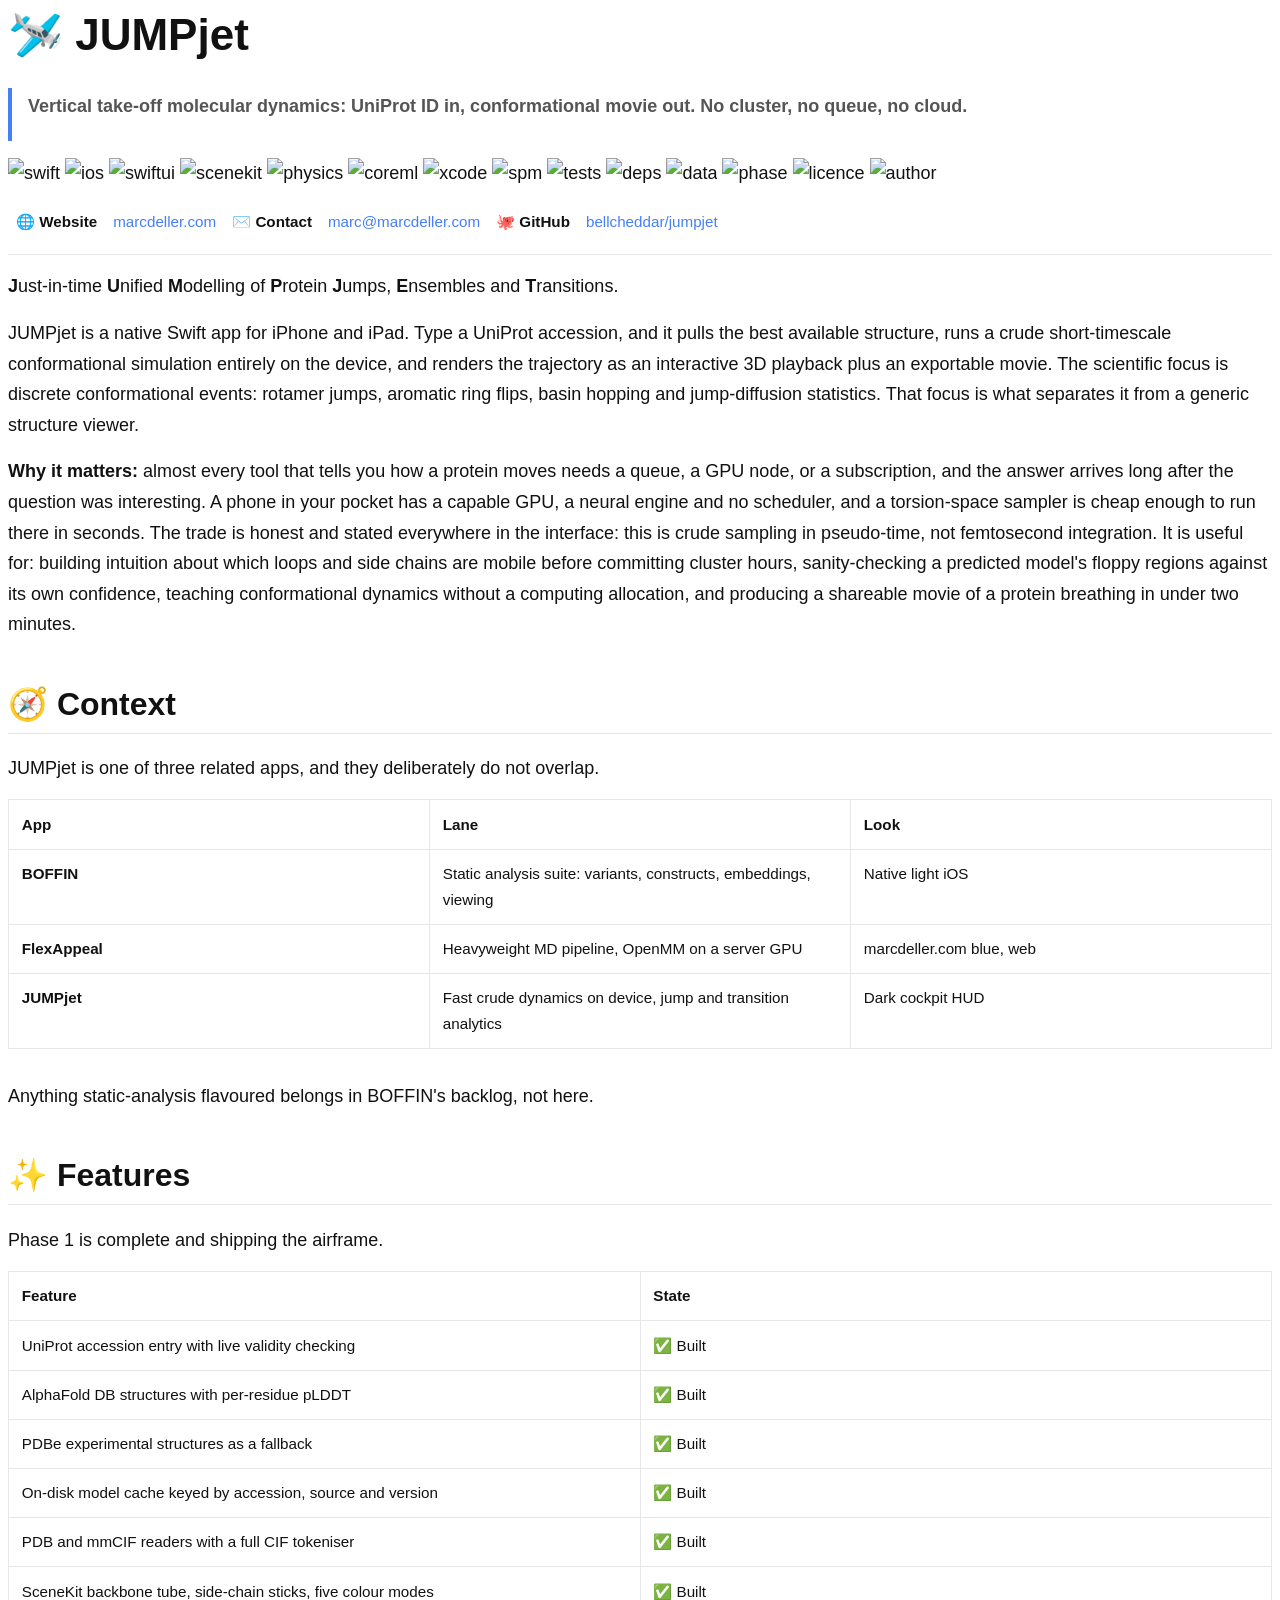
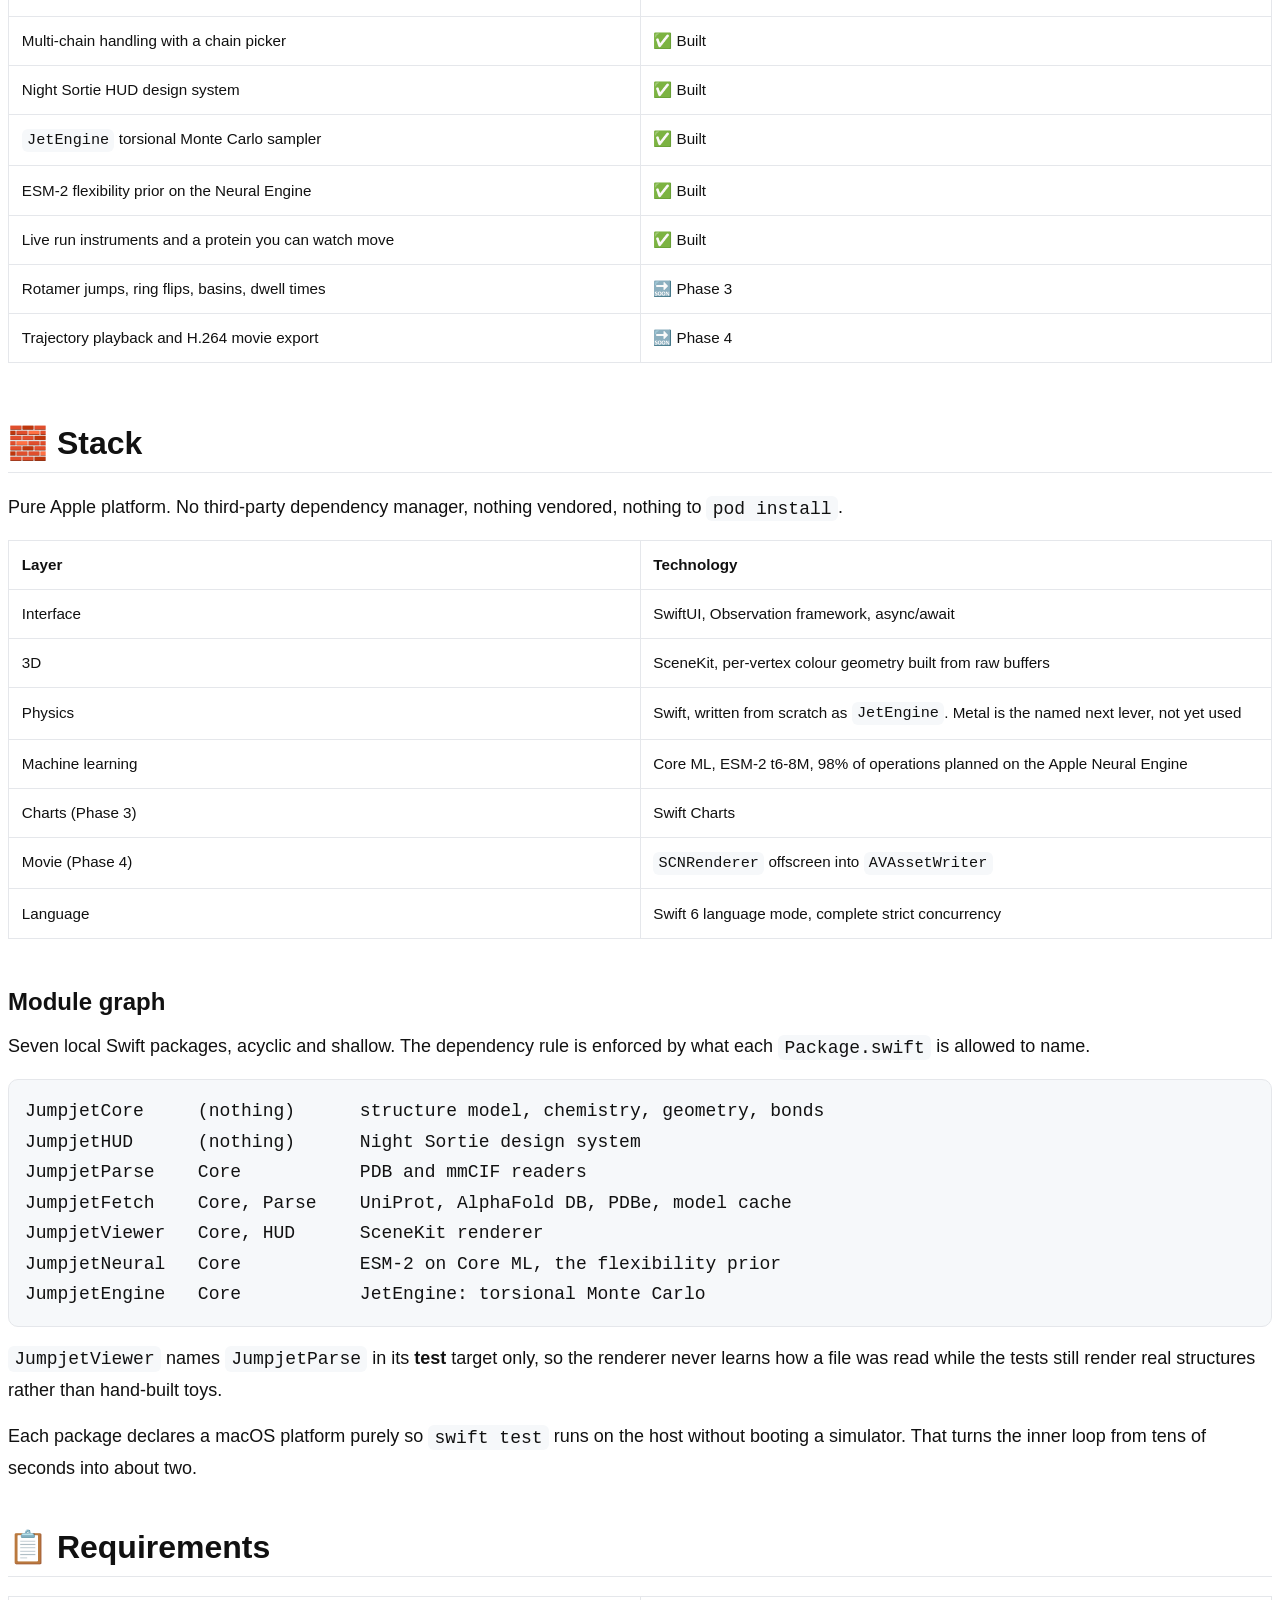
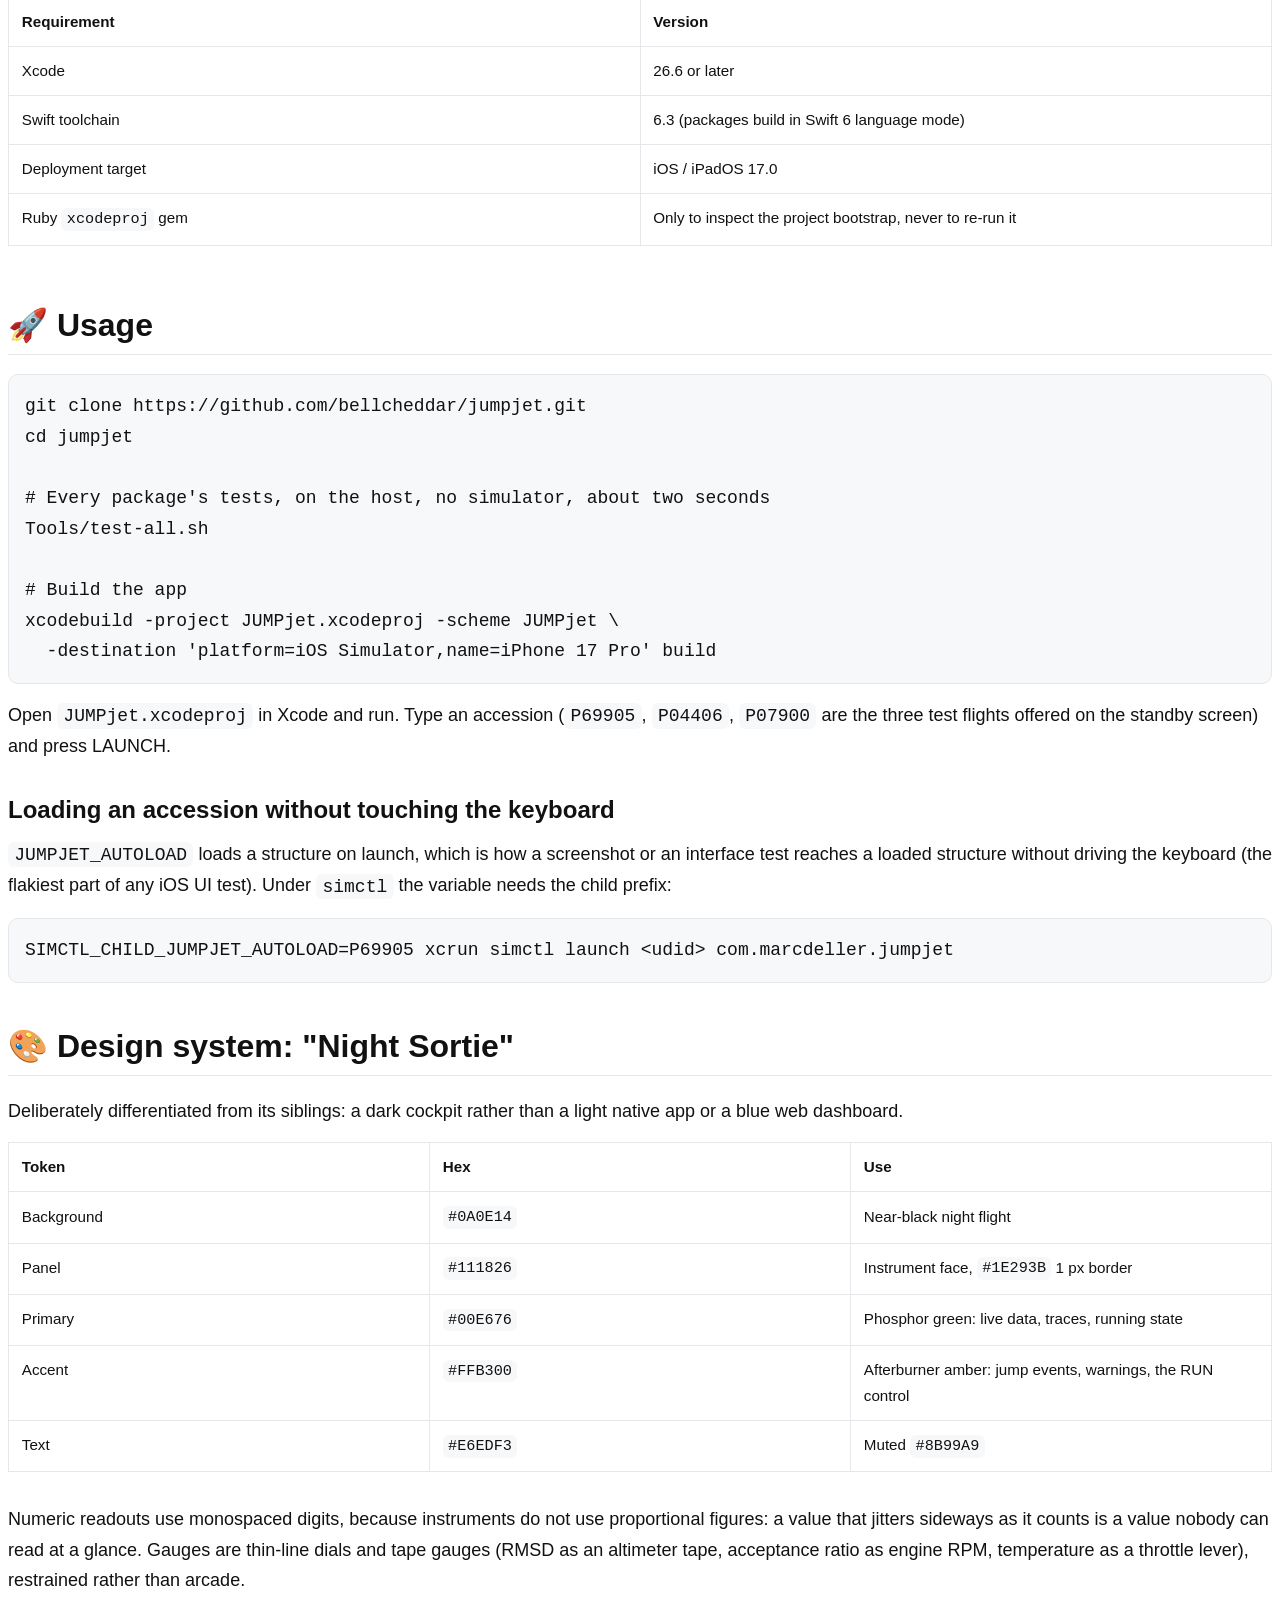
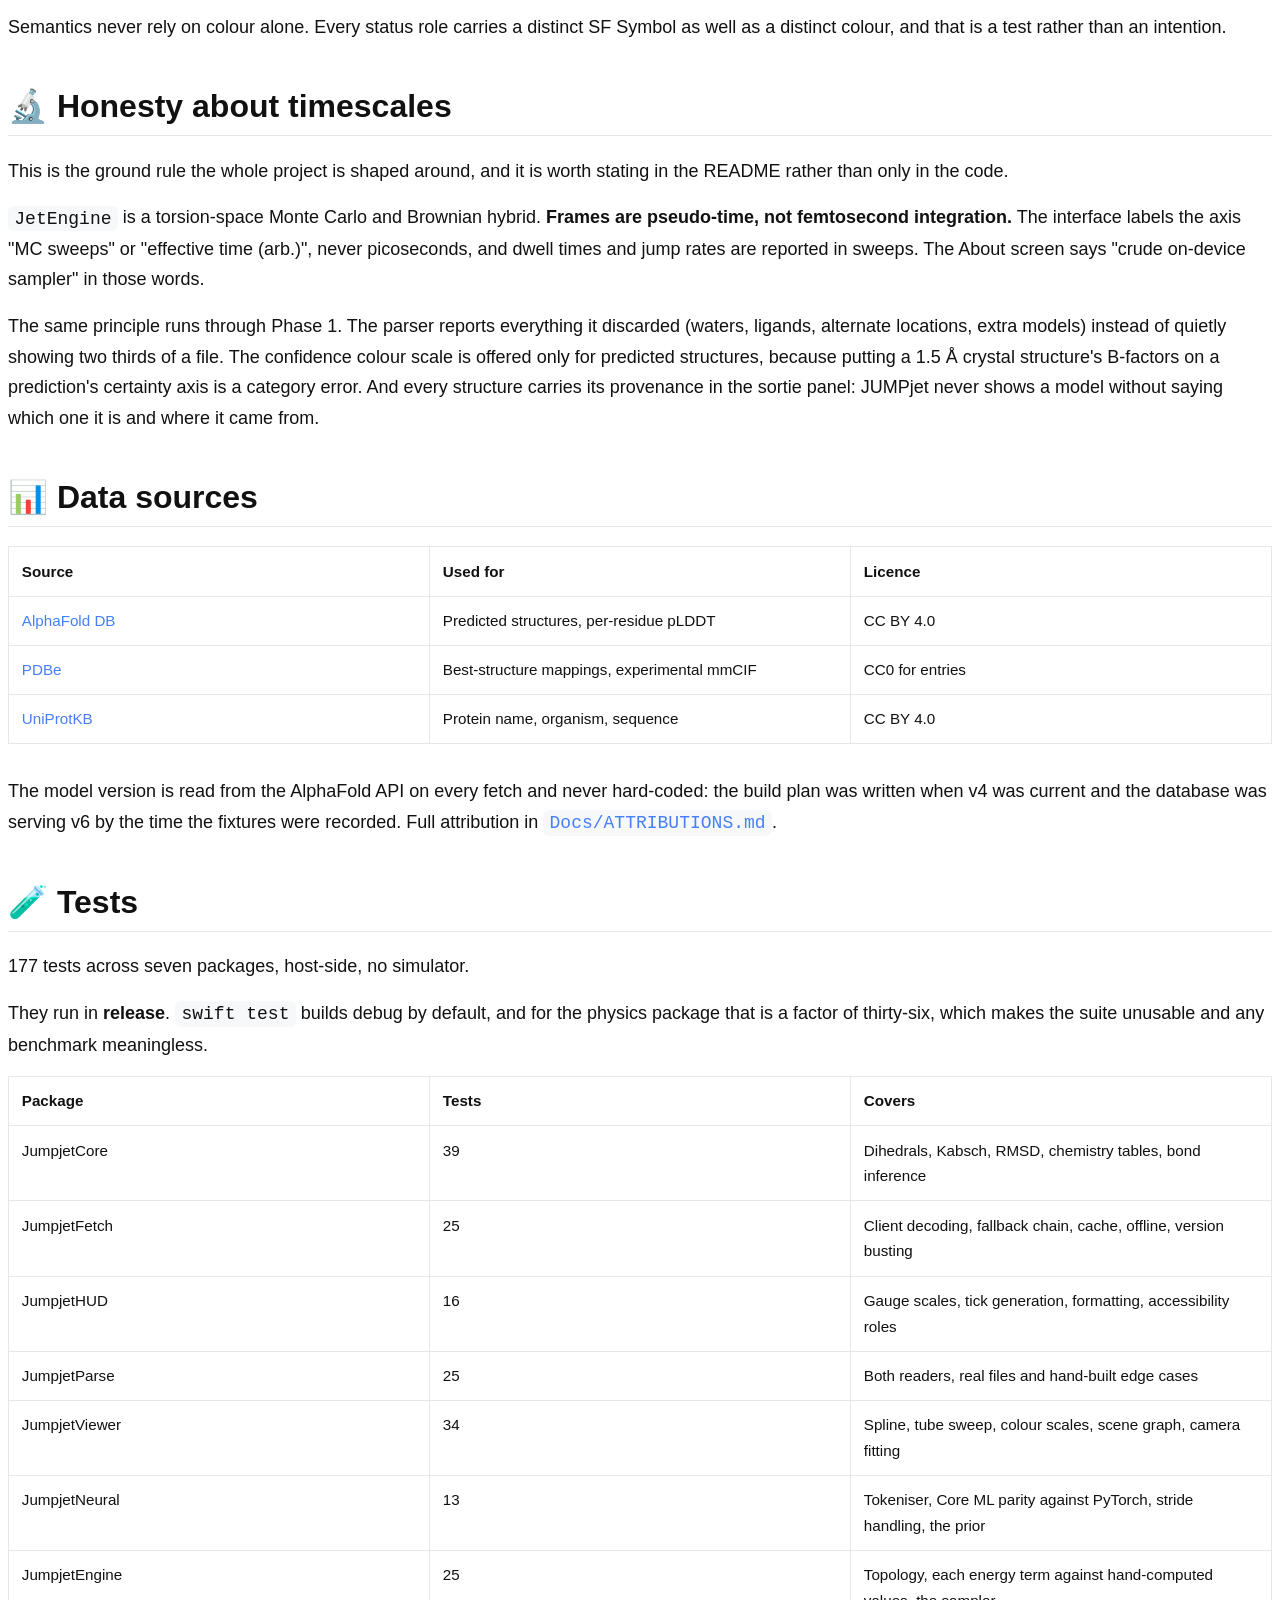
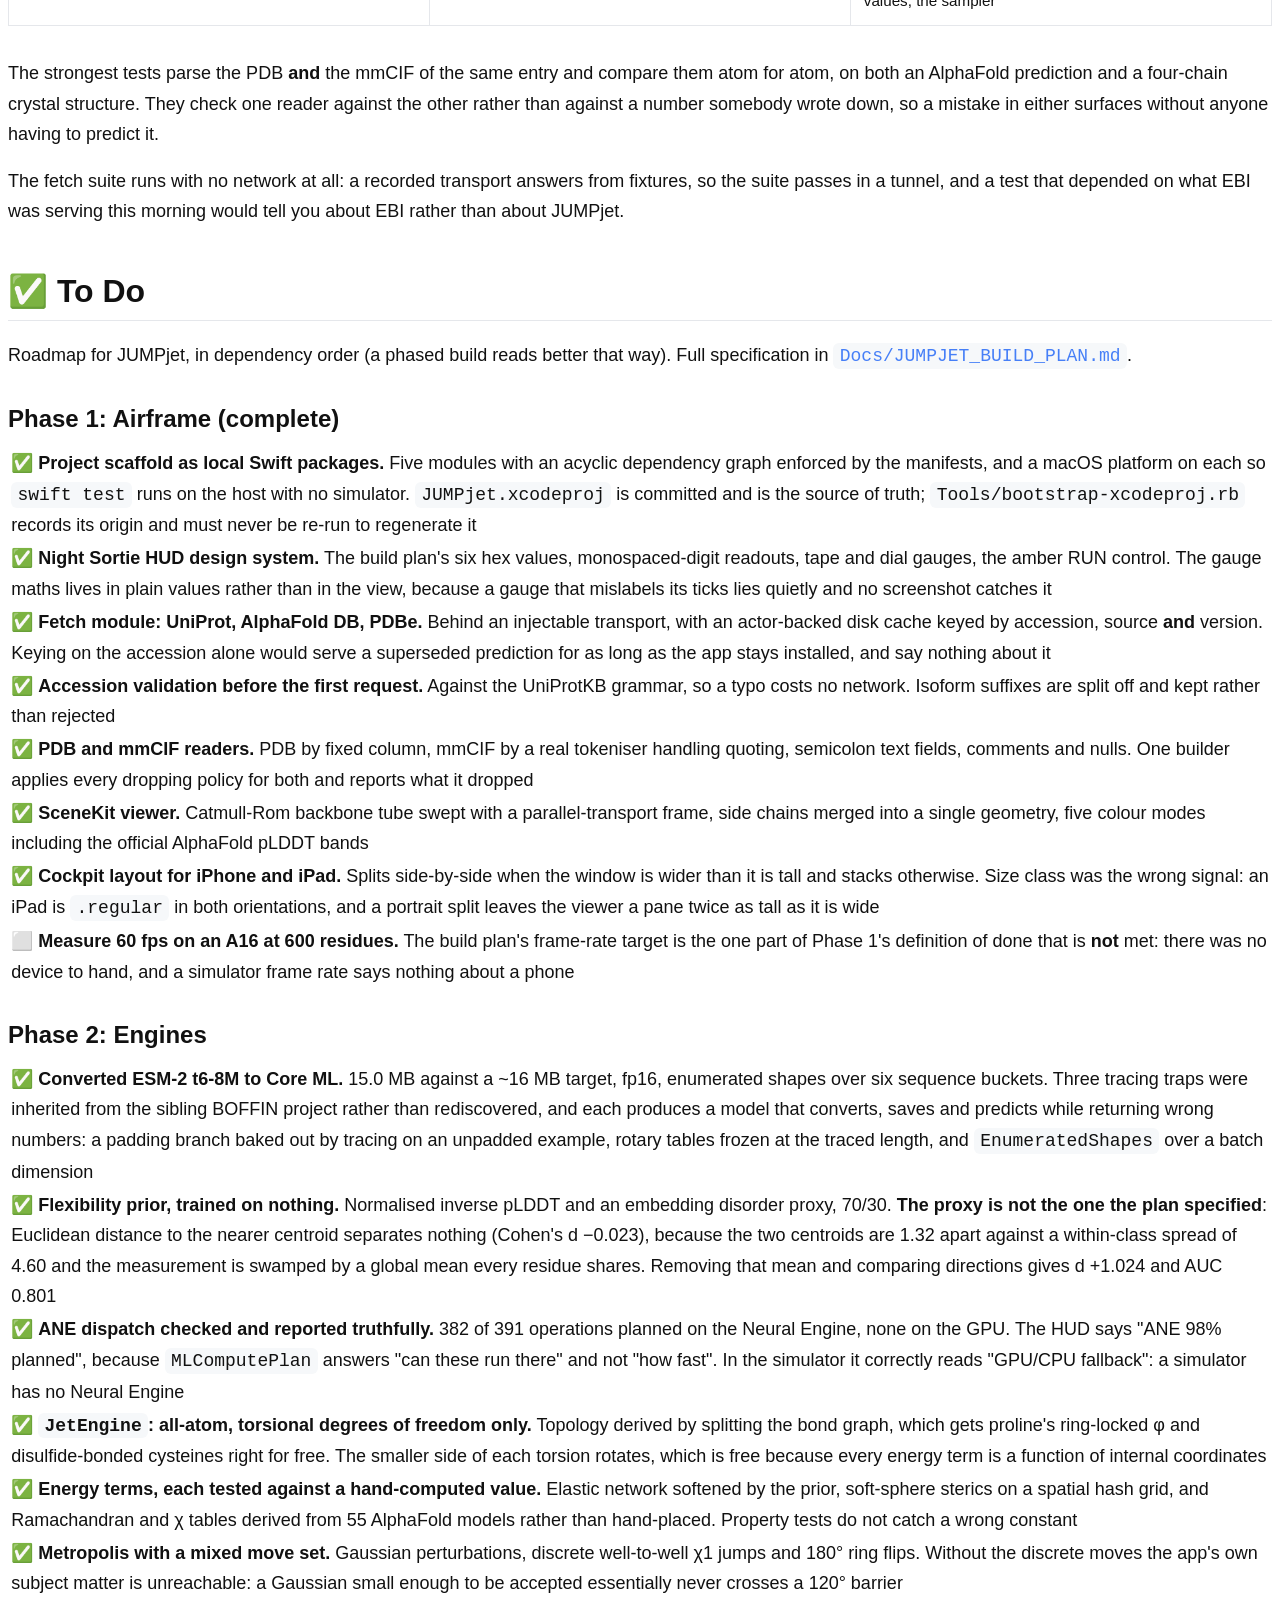
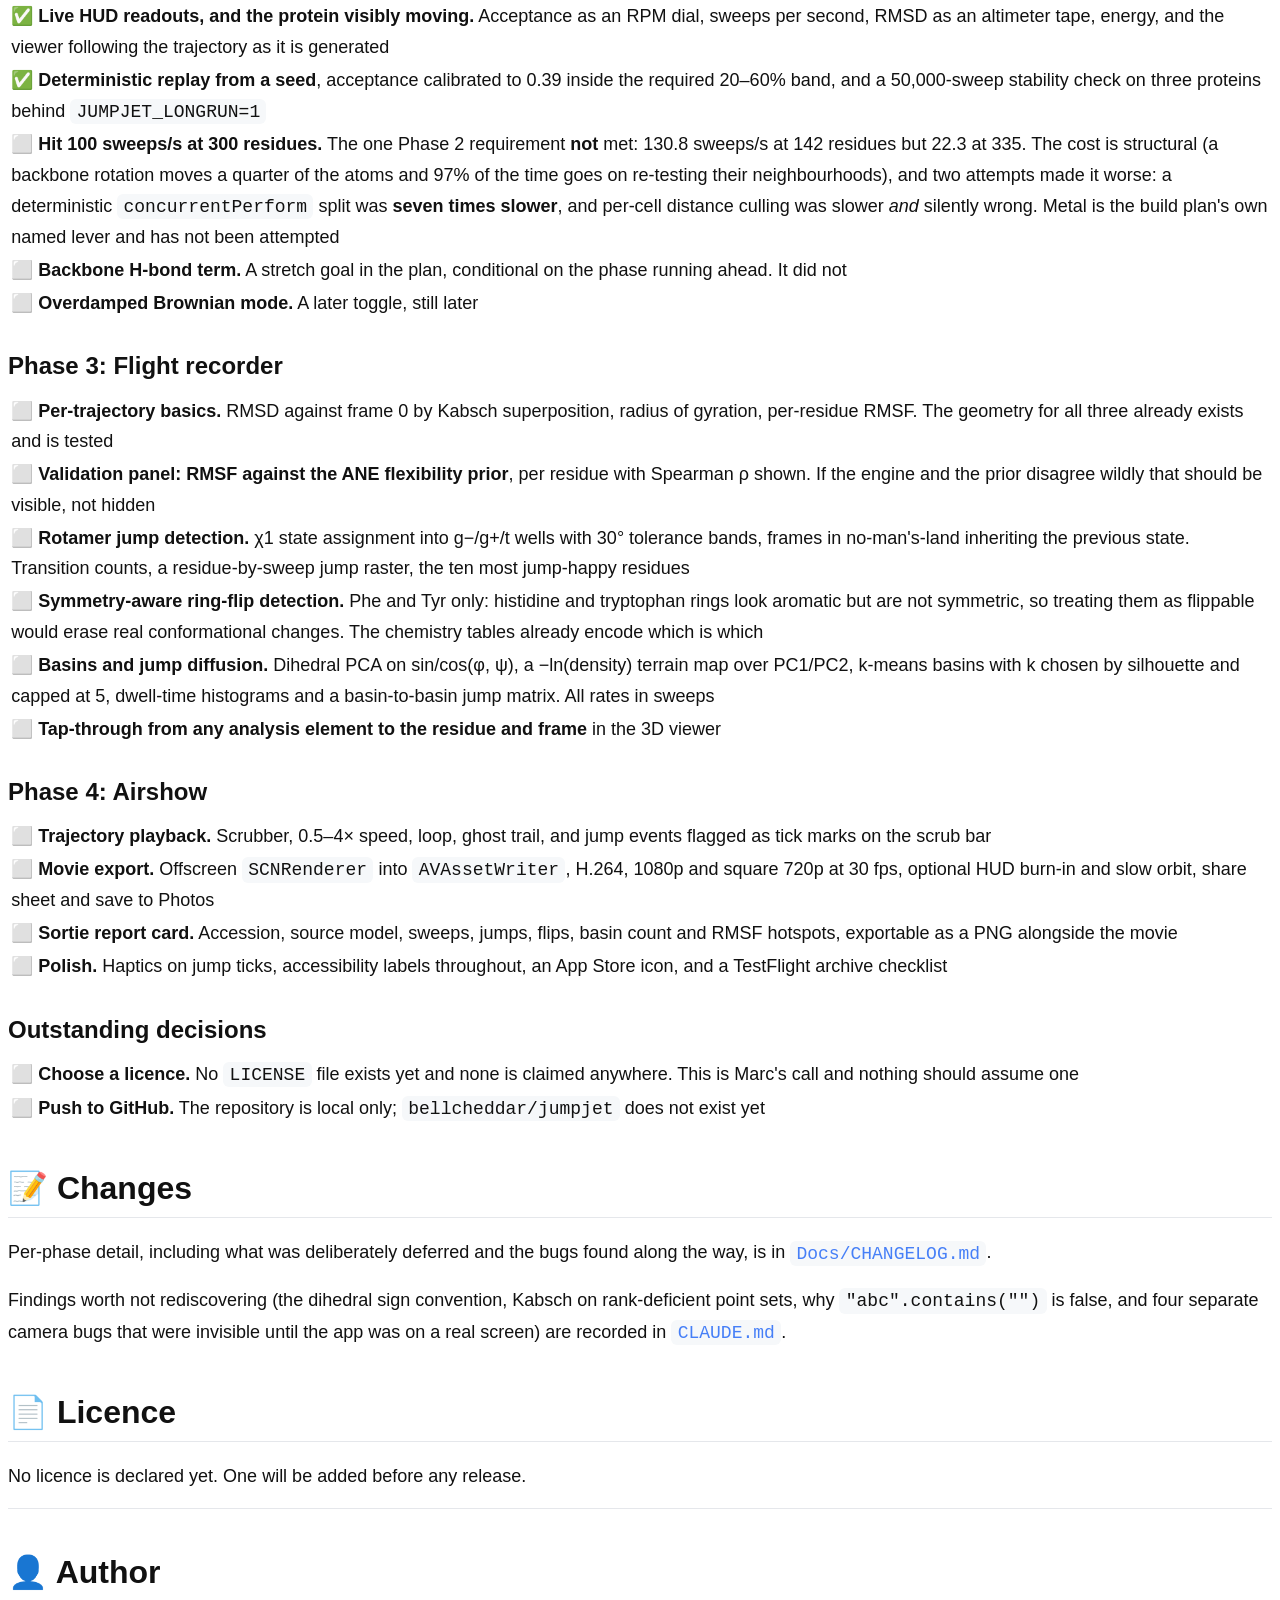
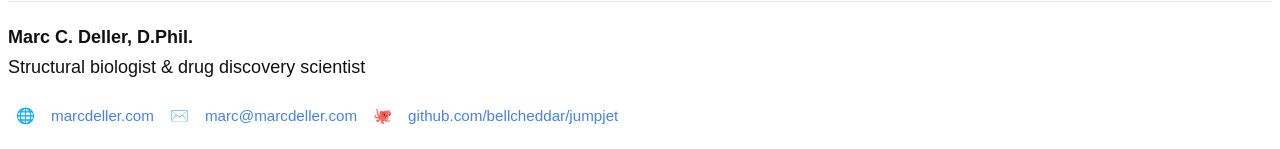
==== commit c5062d6c: "Phase 2 documented, including the target it does not meet Changelog and README To Do brought up to d" ====
--- a/Docs/readme-build/jumpjet.preview.html
+++ b/Docs/readme-build/jumpjet.preview.html
@@ -58,7 +58,7 @@
 <blockquote>
 <p><strong>Vertical take-off molecular dynamics: UniProt ID in, conformational movie out. No cluster, no queue, no cloud.</strong></p>
 </blockquote>
-<p><img alt="swift" src="https://img.shields.io/badge/swift-6.3-F05138?logo=swift&amp;logoColor=white"> <img alt="ios" src="https://img.shields.io/badge/iOS%20%7C%20iPadOS-17%2B-000000?logo=apple&amp;logoColor=white"> <img alt="swiftui" src="https://img.shields.io/badge/UI-SwiftUI-0071E3?logo=swift&amp;logoColor=white"> <img alt="scenekit" src="https://img.shields.io/badge/3D-SceneKit-1C244B"> <img alt="metal" src="https://img.shields.io/badge/compute-Metal-9b51e0"> <img alt="coreml" src="https://img.shields.io/badge/ML-Core%20ML%20phase%202-fcb900"> <img alt="xcode" src="https://img.shields.io/badge/Xcode-26.6-1575F9?logo=xcode&amp;logoColor=white"> <img alt="spm" src="https://img.shields.io/badge/packages-5%20local%20SPM-FA7343"> <img alt="tests" src="https://img.shields.io/badge/XCTest-139%20passing-00d084"> <img alt="deps" src="https://img.shields.io/badge/third--party%20dependencies-none-00897B"> <img alt="data" src="https://img.shields.io/badge/data-AlphaFold%20DB%20%C2%B7%20PDBe%20%C2%B7%20UniProt-467FF7"> <img alt="phase" src="https://img.shields.io/badge/phase-1%20of%204%20complete-467FF7"> <img alt="licence" src="https://img.shields.io/badge/licence-not%20yet%20declared-lightgrey"> <img alt="author" src="https://img.shields.io/badge/author-Marc%20C.%20Deller%2C%20D.Phil.-1C244B"></p>
+<p><img alt="swift" src="https://img.shields.io/badge/swift-6.3-F05138?logo=swift&amp;logoColor=white"> <img alt="ios" src="https://img.shields.io/badge/iOS%20%7C%20iPadOS-17%2B-000000?logo=apple&amp;logoColor=white"> <img alt="swiftui" src="https://img.shields.io/badge/UI-SwiftUI-0071E3?logo=swift&amp;logoColor=white"> <img alt="scenekit" src="https://img.shields.io/badge/3D-SceneKit-1C244B"> <img alt="physics" src="https://img.shields.io/badge/physics-torsional%20Monte%20Carlo-9b51e0"> <img alt="coreml" src="https://img.shields.io/badge/ML-Core%20ML%20%C2%B7%20ESM--2%20t6--8M-9b51e0"> <img alt="xcode" src="https://img.shields.io/badge/Xcode-26.6-1575F9?logo=xcode&amp;logoColor=white"> <img alt="spm" src="https://img.shields.io/badge/packages-7%20local%20SPM-FA7343"> <img alt="tests" src="https://img.shields.io/badge/XCTest-177%20passing-00d084"> <img alt="deps" src="https://img.shields.io/badge/third--party%20dependencies-none-00897B"> <img alt="data" src="https://img.shields.io/badge/data-AlphaFold%20DB%20%C2%B7%20PDBe%20%C2%B7%20UniProt-467FF7"> <img alt="phase" src="https://img.shields.io/badge/phase-2%20of%204-467FF7"> <img alt="licence" src="https://img.shields.io/badge/licence-not%20yet%20declared-lightgrey"> <img alt="author" src="https://img.shields.io/badge/author-Marc%20C.%20Deller%2C%20D.Phil.-1C244B"></p>
 <table class="emd-info-table">
 <tr>
 <td>🌐 <b>Website</b></td><td><a href="https://marcdeller.com" target="_blank" rel="noopener noreferrer">marcdeller.com</a></td>
@@ -144,11 +144,15 @@
 </tr>
 <tr>
 <td data-label="Feature"><code>JetEngine</code> torsional Monte Carlo sampler</td>
-<td data-label="State">🔜 Phase 2</td>
+<td data-label="State">✅ Built</td>
 </tr>
 <tr>
 <td data-label="Feature">ESM-2 flexibility prior on the Neural Engine</td>
-<td data-label="State">🔜 Phase 2</td>
+<td data-label="State">✅ Built</td>
+</tr>
+<tr>
+<td data-label="Feature">Live run instruments and a protein you can watch move</td>
+<td data-label="State">✅ Built</td>
 </tr>
 <tr>
 <td data-label="Feature">Rotamer jumps, ring flips, basins, dwell times</td>
@@ -179,12 +183,12 @@
 <td data-label="Technology">SceneKit, per-vertex colour geometry built from raw buffers</td>
 </tr>
 <tr>
-<td data-label="Layer">Physics (Phase 2)</td>
-<td data-label="Technology">Swift and Metal, written from scratch as <code>JetEngine</code></td>
-</tr>
-<tr>
-<td data-label="Layer">Machine learning (Phase 2)</td>
-<td data-label="Technology">Core ML, ESM-2 t6-8M on the Apple Neural Engine</td>
+<td data-label="Layer">Physics</td>
+<td data-label="Technology">Swift, written from scratch as <code>JetEngine</code>. Metal is the named next lever, not yet used</td>
+</tr>
+<tr>
+<td data-label="Layer">Machine learning</td>
+<td data-label="Technology">Core ML, ESM-2 t6-8M, 98% of operations planned on the Apple Neural Engine</td>
 </tr>
 <tr>
 <td data-label="Layer">Charts (Phase 3)</td>
@@ -201,12 +205,14 @@
 </tbody>
 </table></div>
 <h3>Module graph</h3>
-<p>Five local Swift packages, acyclic and shallow. The dependency rule is enforced by what each <code>Package.swift</code> is allowed to name.</p>
+<p>Seven local Swift packages, acyclic and shallow. The dependency rule is enforced by what each <code>Package.swift</code> is allowed to name.</p>
 <pre><code class="language-text">JumpjetCore     (nothing)      structure model, chemistry, geometry, bonds
 JumpjetHUD      (nothing)      Night Sortie design system
 JumpjetParse    Core           PDB and mmCIF readers
 JumpjetFetch    Core, Parse    UniProt, AlphaFold DB, PDBe, model cache
 JumpjetViewer   Core, HUD      SceneKit renderer
+JumpjetNeural   Core           ESM-2 on Core ML, the flexibility prior
+JumpjetEngine   Core           JetEngine: torsional Monte Carlo
 </code></pre>
 <p><code>JumpjetViewer</code> names <code>JumpjetParse</code> in its <strong>test</strong> target only, so the renderer never learns how a file was read while the tests still render real structures rather than hand-built toys.</p>
 <p>Each package declares a macOS platform purely so <code>swift test</code> runs on the host without booting a simulator. That turns the inner loop from tens of seconds into about two.</p>
@@ -326,7 +332,8 @@
 </table></div>
 <p>The model version is read from the AlphaFold API on every fetch and never hard-coded: the build plan was written when v4 was current and the database was serving v6 by the time the fixtures were recorded. Full attribution in <a href="Docs/ATTRIBUTIONS.md"><code>Docs/ATTRIBUTIONS.md</code></a>.</p>
 <h2>🧪 Tests</h2>
-<p>139 tests across five packages, host-side, no simulator, about two seconds.</p>
+<p>177 tests across seven packages, host-side, no simulator.</p>
+<p>They run in <strong>release</strong>. <code>swift test</code> builds debug by default, and for the physics package that is a factor of thirty-six, which makes the suite unusable and any benchmark meaningless.</p>
 <div class="emd-table-wrap"><table class="emd-data-table">
 <thead>
 <tr>
@@ -360,6 +367,16 @@
 <td data-label="Package">JumpjetViewer</td>
 <td data-label="Tests">34</td>
 <td data-label="Covers">Spline, tube sweep, colour scales, scene graph, camera fitting</td>
+</tr>
+<tr>
+<td data-label="Package">JumpjetNeural</td>
+<td data-label="Tests">13</td>
+<td data-label="Covers">Tokeniser, Core ML parity against PyTorch, stride handling, the prior</td>
+</tr>
+<tr>
+<td data-label="Package">JumpjetEngine</td>
+<td data-label="Tests">25</td>
+<td data-label="Covers">Topology, each energy term against hand-computed values, the sampler</td>
 </tr>
 </tbody>
 </table></div>
@@ -376,18 +393,21 @@
 <li><span class="emd-check">&#9989;</span> <strong>PDB and mmCIF readers.</strong> PDB by fixed column, mmCIF by a real tokeniser handling quoting, semicolon text fields, comments and nulls. One builder applies every dropping policy for both and reports what it dropped</li>
 <li><span class="emd-check">&#9989;</span> <strong>SceneKit viewer.</strong> Catmull-Rom backbone tube swept with a parallel-transport frame, side chains merged into a single geometry, five colour modes including the official AlphaFold pLDDT bands</li>
 <li><span class="emd-check">&#9989;</span> <strong>Cockpit layout for iPhone and iPad.</strong> Splits side-by-side when the window is wider than it is tall and stacks otherwise. Size class was the wrong signal: an iPad is <code>.regular</code> in both orientations, and a portrait split leaves the viewer a pane twice as tall as it is wide</li>
-<li><span class="emd-check">&#11036;</span> <strong>Measure 60 fps on an A16 at 600 residues.</strong> The build plan's frame-rate target is the one part of Phase 1's definition of done that is <strong>not</strong> met: there was no device to hand, and a simulator frame rate says nothing about a phone. Carried into Phase 2, where the profiling pass happens anyway</li>
+<li><span class="emd-check">&#11036;</span> <strong>Measure 60 fps on an A16 at 600 residues.</strong> The build plan's frame-rate target is the one part of Phase 1's definition of done that is <strong>not</strong> met: there was no device to hand, and a simulator frame rate says nothing about a phone</li>
 </ul>
 <h3>Phase 2: Engines</h3>
 <ul class="emd-tasklist">
-<li><span class="emd-check">&#11036;</span> <strong>Convert ESM-2 t6-8M to Core ML.</strong> fp16, fixed length 1,200 with attention masking, roughly a 16 MB <code>.mlpackage</code> in the bundle. Fixed shapes and no dynamic control flow, because that is what keeps layers on the Neural Engine</li>
-<li><span class="emd-check">&#11036;</span> <strong>Flexibility prior, trained on nothing for v1.</strong> Normalised inverse pLDDT and an embedding-derived disorder proxy, weighted 70/30, documented as a heuristic so a learned head can replace it later without anyone mistaking the current one for a model</li>
-<li><span class="emd-check">&#11036;</span> <strong>Verify ANE dispatch in Instruments, and report it truthfully.</strong> An "ANE ✓" indicator when the compiled plan maps to the Neural Engine, "GPU/CPU fallback" when it does not. Partial mapping is acceptable; claiming it without checking is not</li>
-<li><span class="emd-check">&#11036;</span> <strong><code>JetEngine</code>: all-atom, torsional degrees of freedom only.</strong> φ, ψ and χ with bond lengths and angles fixed, which keeps rotamers and ring flips first-class citizens in a way a Cα-only model cannot</li>
-<li><span class="emd-check">&#11036;</span> <strong>Energy terms.</strong> Cα elastic network with spring constants scaled <em>down</em> by the flexibility prior so loops move and cores hold; soft-sphere sterics on a Metal spatial hash grid; a compact Dunbrack-style rotamer table and a Ramachandran bias. Backbone H-bonds only if the phase runs ahead</li>
-<li><span class="emd-check">&#11036;</span> <strong>Metropolis sampler with a mixed move set.</strong> Small Gaussian torsion perturbations, discrete well-to-well χ1 jumps, and 180° χ2 ring flips for Phe and Tyr. Monte Carlo is the v1 workhorse because its correctness is easy to test</li>
-<li><span class="emd-check">&#11036;</span> <strong>Live HUD readouts during a run.</strong> Acceptance ratio, energy, RMSD from start, sweeps per second, all on the instrument gauges that already exist</li>
-<li><span class="emd-check">&#11036;</span> <strong>Deterministic replay from a seed</strong>, plus an energy-conservation sanity check across 50k sweeps and an acceptance ratio between 20 and 60% at default throttle</li>
+<li><span class="emd-check">&#9989;</span> <strong>Converted ESM-2 t6-8M to Core ML.</strong> 15.0 MB against a ~16 MB target, fp16, enumerated shapes over six sequence buckets. Three tracing traps were inherited from the sibling BOFFIN project rather than rediscovered, and each produces a model that converts, saves and predicts while returning wrong numbers: a padding branch baked out by tracing on an unpadded example, rotary tables frozen at the traced length, and <code>EnumeratedShapes</code> over a batch dimension</li>
+<li><span class="emd-check">&#9989;</span> <strong>Flexibility prior, trained on nothing.</strong> Normalised inverse pLDDT and an embedding disorder proxy, 70/30. <strong>The proxy is not the one the plan specified</strong>: Euclidean distance to the nearer centroid separates nothing (Cohen's d −0.023), because the two centroids are 1.32 apart against a within-class spread of 4.60 and the measurement is swamped by a global mean every residue shares. Removing that mean and comparing directions gives d +1.024 and AUC 0.801</li>
+<li><span class="emd-check">&#9989;</span> <strong>ANE dispatch checked and reported truthfully.</strong> 382 of 391 operations planned on the Neural Engine, none on the GPU. The HUD says "ANE 98% planned", because <code>MLComputePlan</code> answers "can these run there" and not "how fast". In the simulator it correctly reads "GPU/CPU fallback": a simulator has no Neural Engine</li>
+<li><span class="emd-check">&#9989;</span> <strong><code>JetEngine</code>: all-atom, torsional degrees of freedom only.</strong> Topology derived by splitting the bond graph, which gets proline's ring-locked φ and disulfide-bonded cysteines right for free. The smaller side of each torsion rotates, which is free because every energy term is a function of internal coordinates</li>
+<li><span class="emd-check">&#9989;</span> <strong>Energy terms, each tested against a hand-computed value.</strong> Elastic network softened by the prior, soft-sphere sterics on a spatial hash grid, and Ramachandran and χ tables derived from 55 AlphaFold models rather than hand-placed. Property tests do not catch a wrong constant</li>
+<li><span class="emd-check">&#9989;</span> <strong>Metropolis with a mixed move set.</strong> Gaussian perturbations, discrete well-to-well χ1 jumps and 180° ring flips. Without the discrete moves the app's own subject matter is unreachable: a Gaussian small enough to be accepted essentially never crosses a 120° barrier</li>
+<li><span class="emd-check">&#9989;</span> <strong>Live HUD readouts, and the protein visibly moving.</strong> Acceptance as an RPM dial, sweeps per second, RMSD as an altimeter tape, energy, and the viewer following the trajectory as it is generated</li>
+<li><span class="emd-check">&#9989;</span> <strong>Deterministic replay from a seed</strong>, acceptance calibrated to 0.39 inside the required 20–60% band, and a 50,000-sweep stability check on three proteins behind <code>JUMPJET_LONGRUN=1</code></li>
+<li><span class="emd-check">&#11036;</span> <strong>Hit 100 sweeps/s at 300 residues.</strong> The one Phase 2 requirement <strong>not</strong> met: 130.8 sweeps/s at 142 residues but 22.3 at 335. The cost is structural (a backbone rotation moves a quarter of the atoms and 97% of the time goes on re-testing their neighbourhoods), and two attempts made it worse: a deterministic <code>concurrentPerform</code> split was <strong>seven times slower</strong>, and per-cell distance culling was slower <em>and</em> silently wrong. Metal is the build plan's own named lever and has not been attempted</li>
+<li><span class="emd-check">&#11036;</span> <strong>Backbone H-bond term.</strong> A stretch goal in the plan, conditional on the phase running ahead. It did not</li>
+<li><span class="emd-check">&#11036;</span> <strong>Overdamped Brownian mode.</strong> A later toggle, still later</li>
 </ul>
 <h3>Phase 3: Flight recorder</h3>
 <ul class="emd-tasklist">
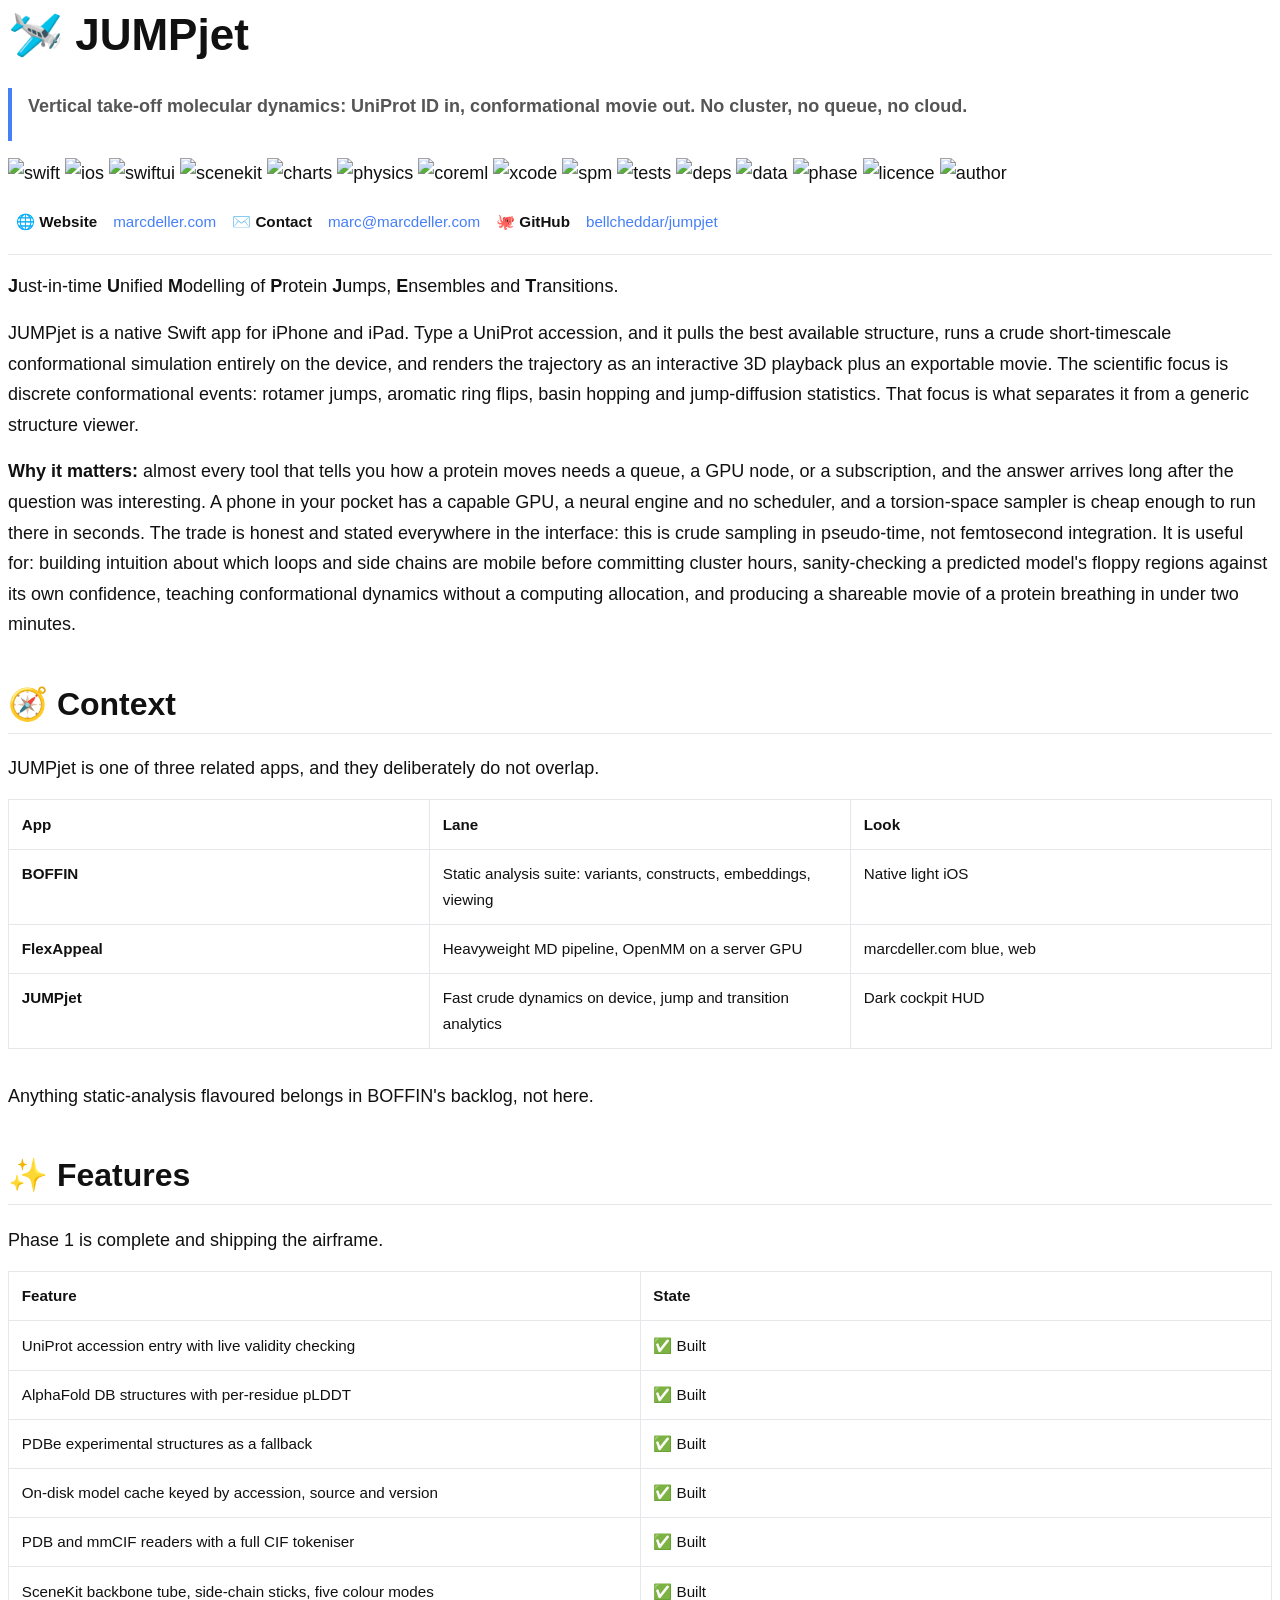
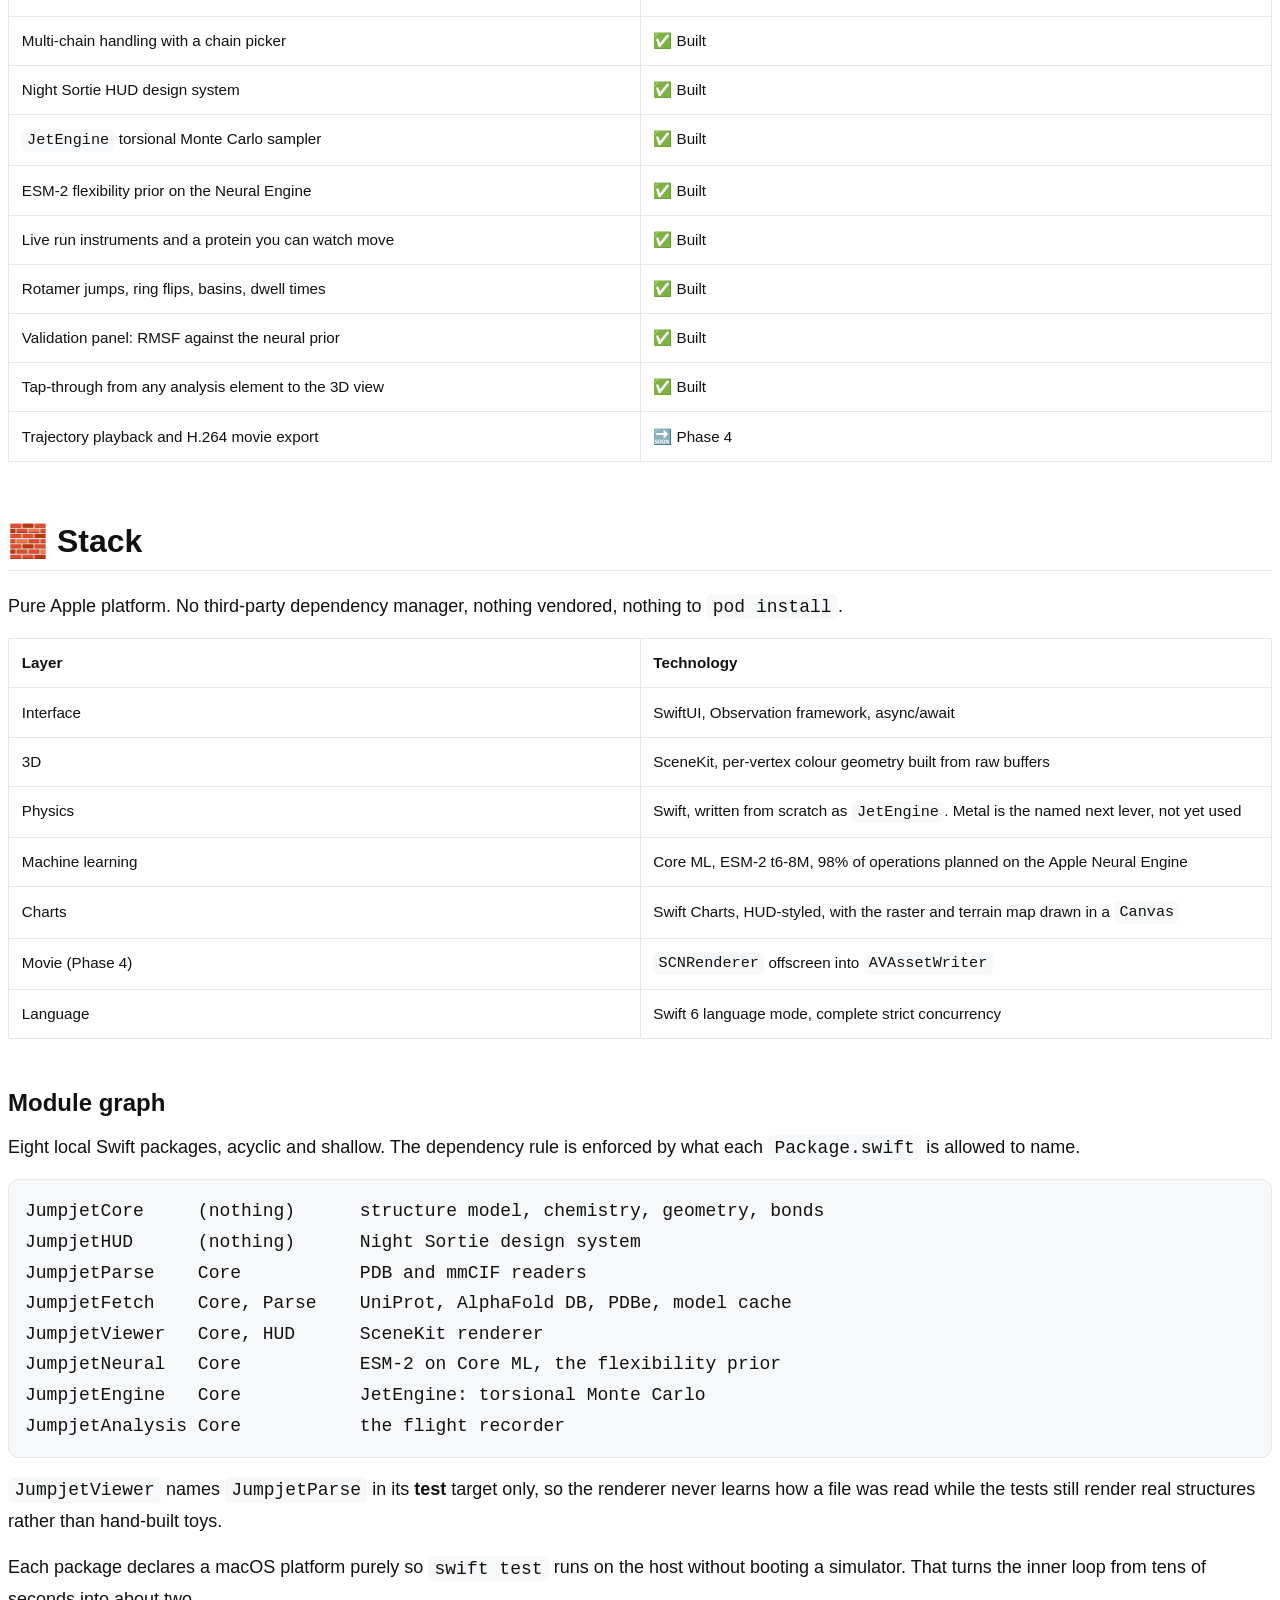
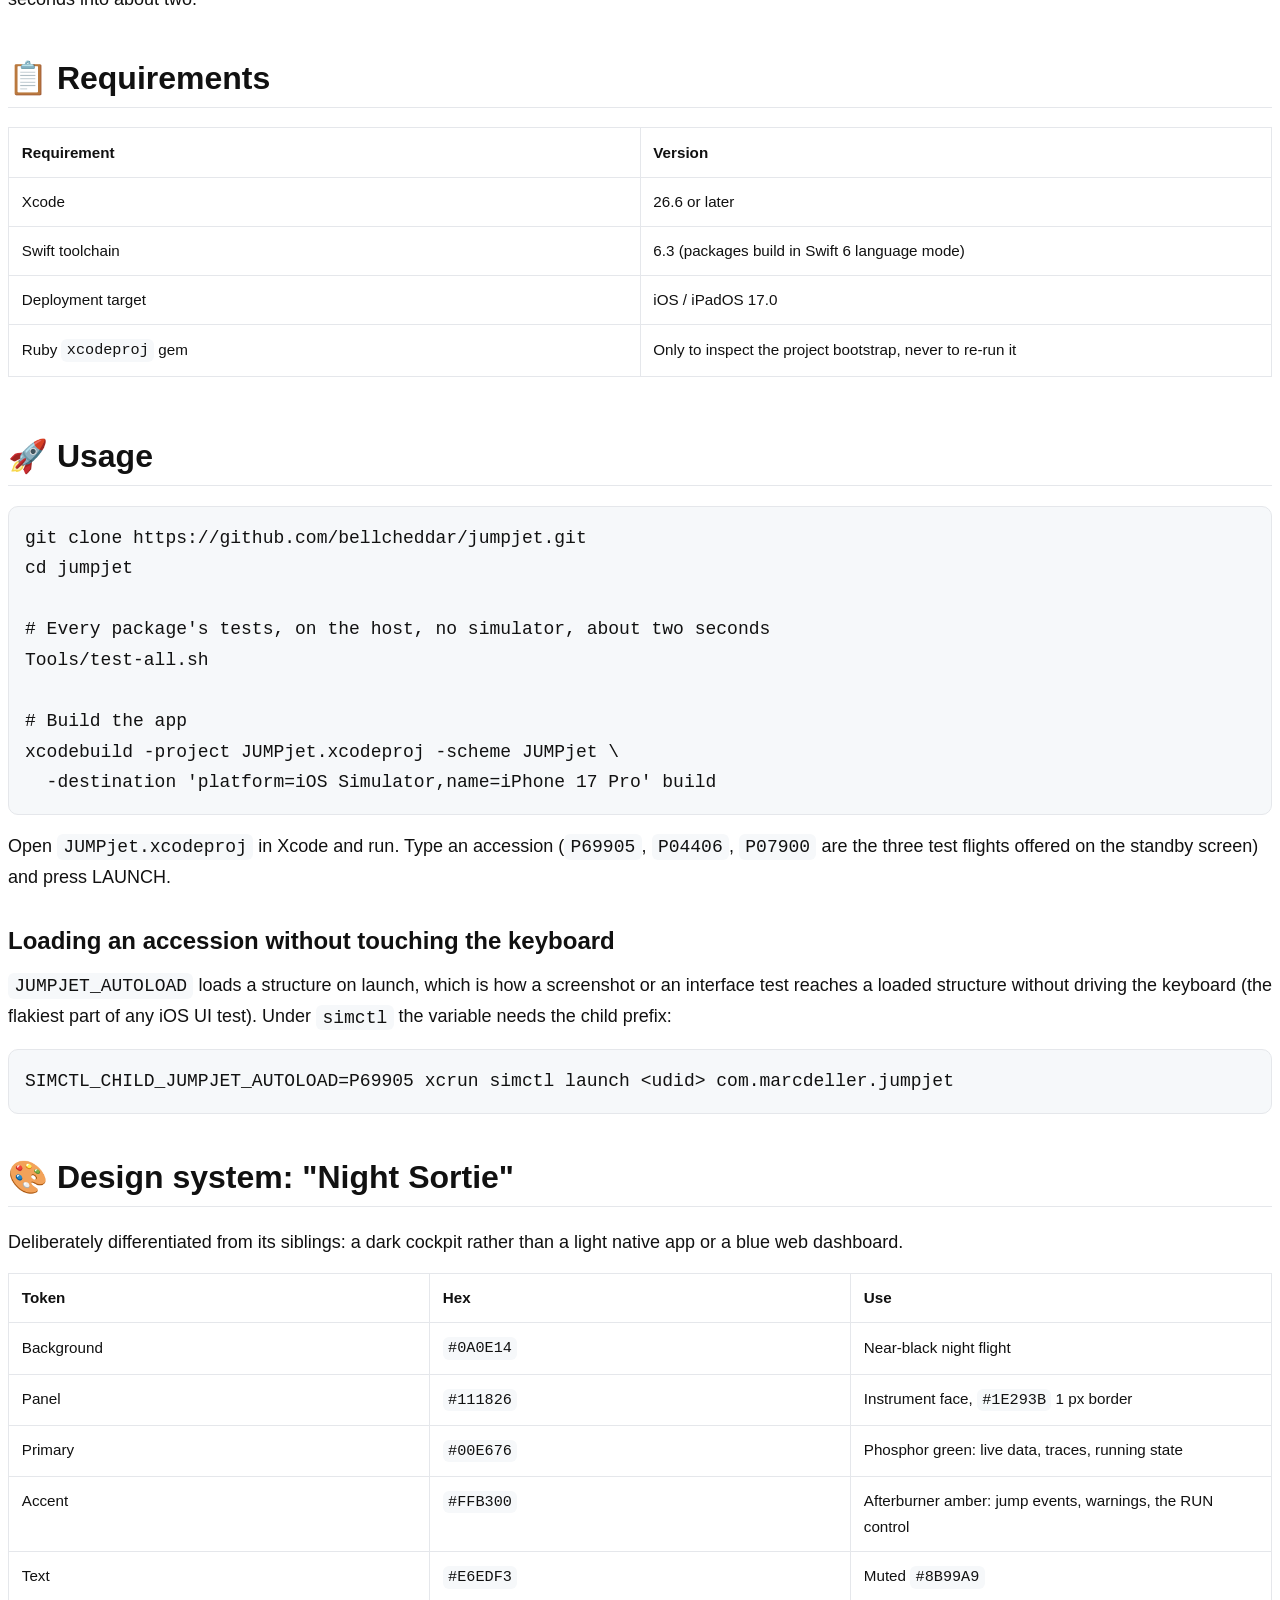
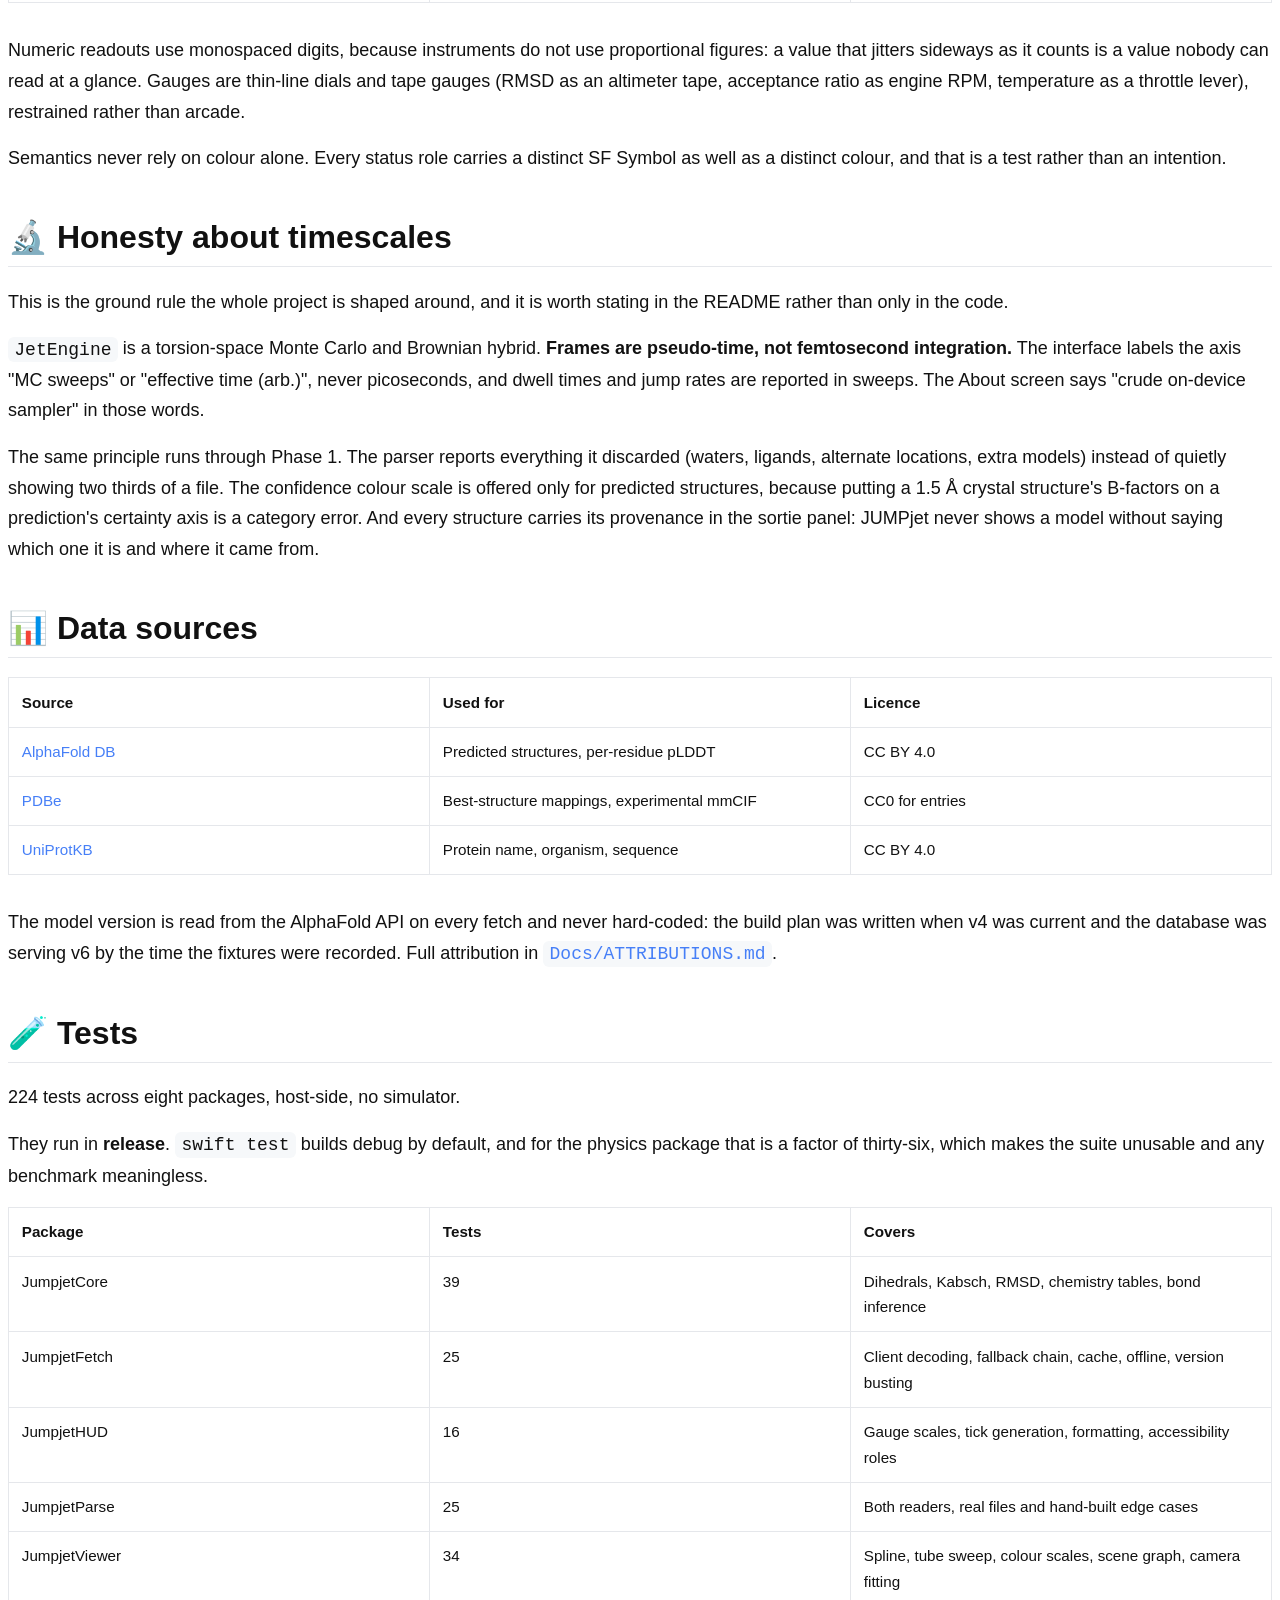
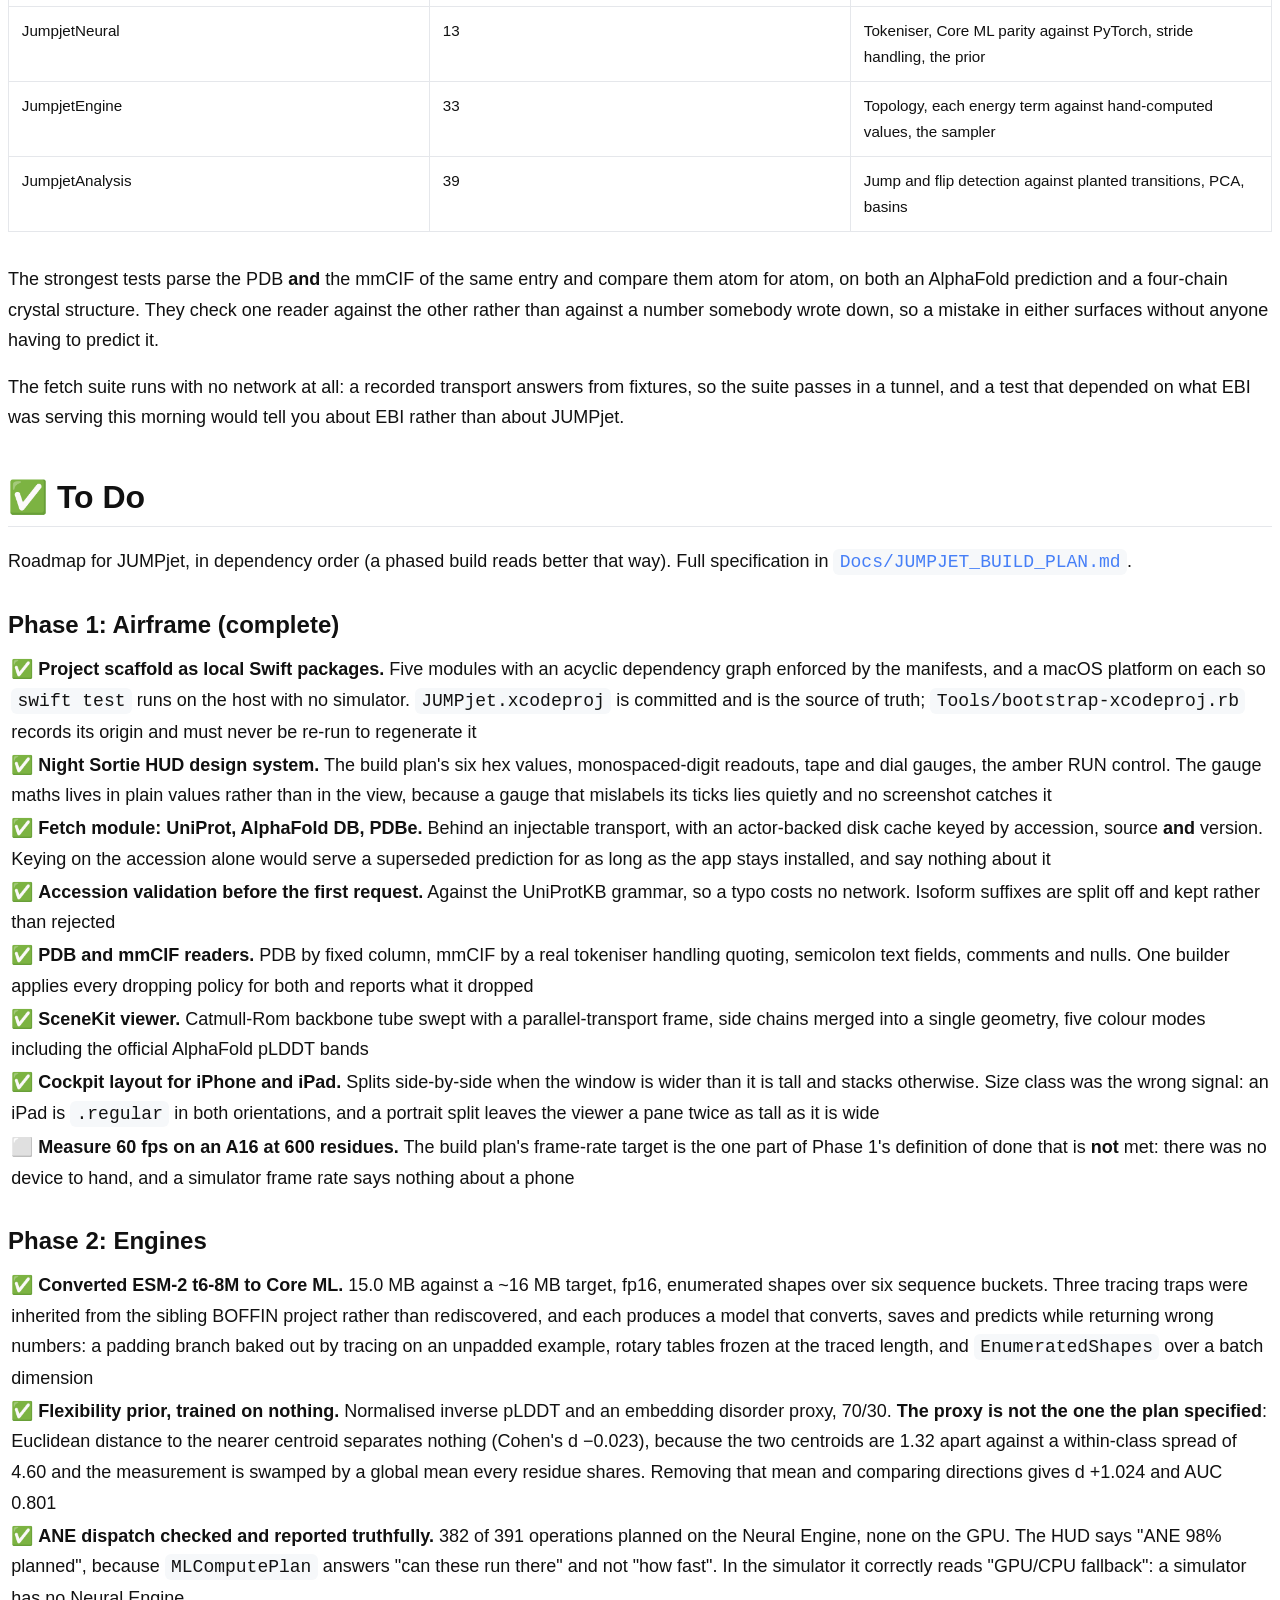
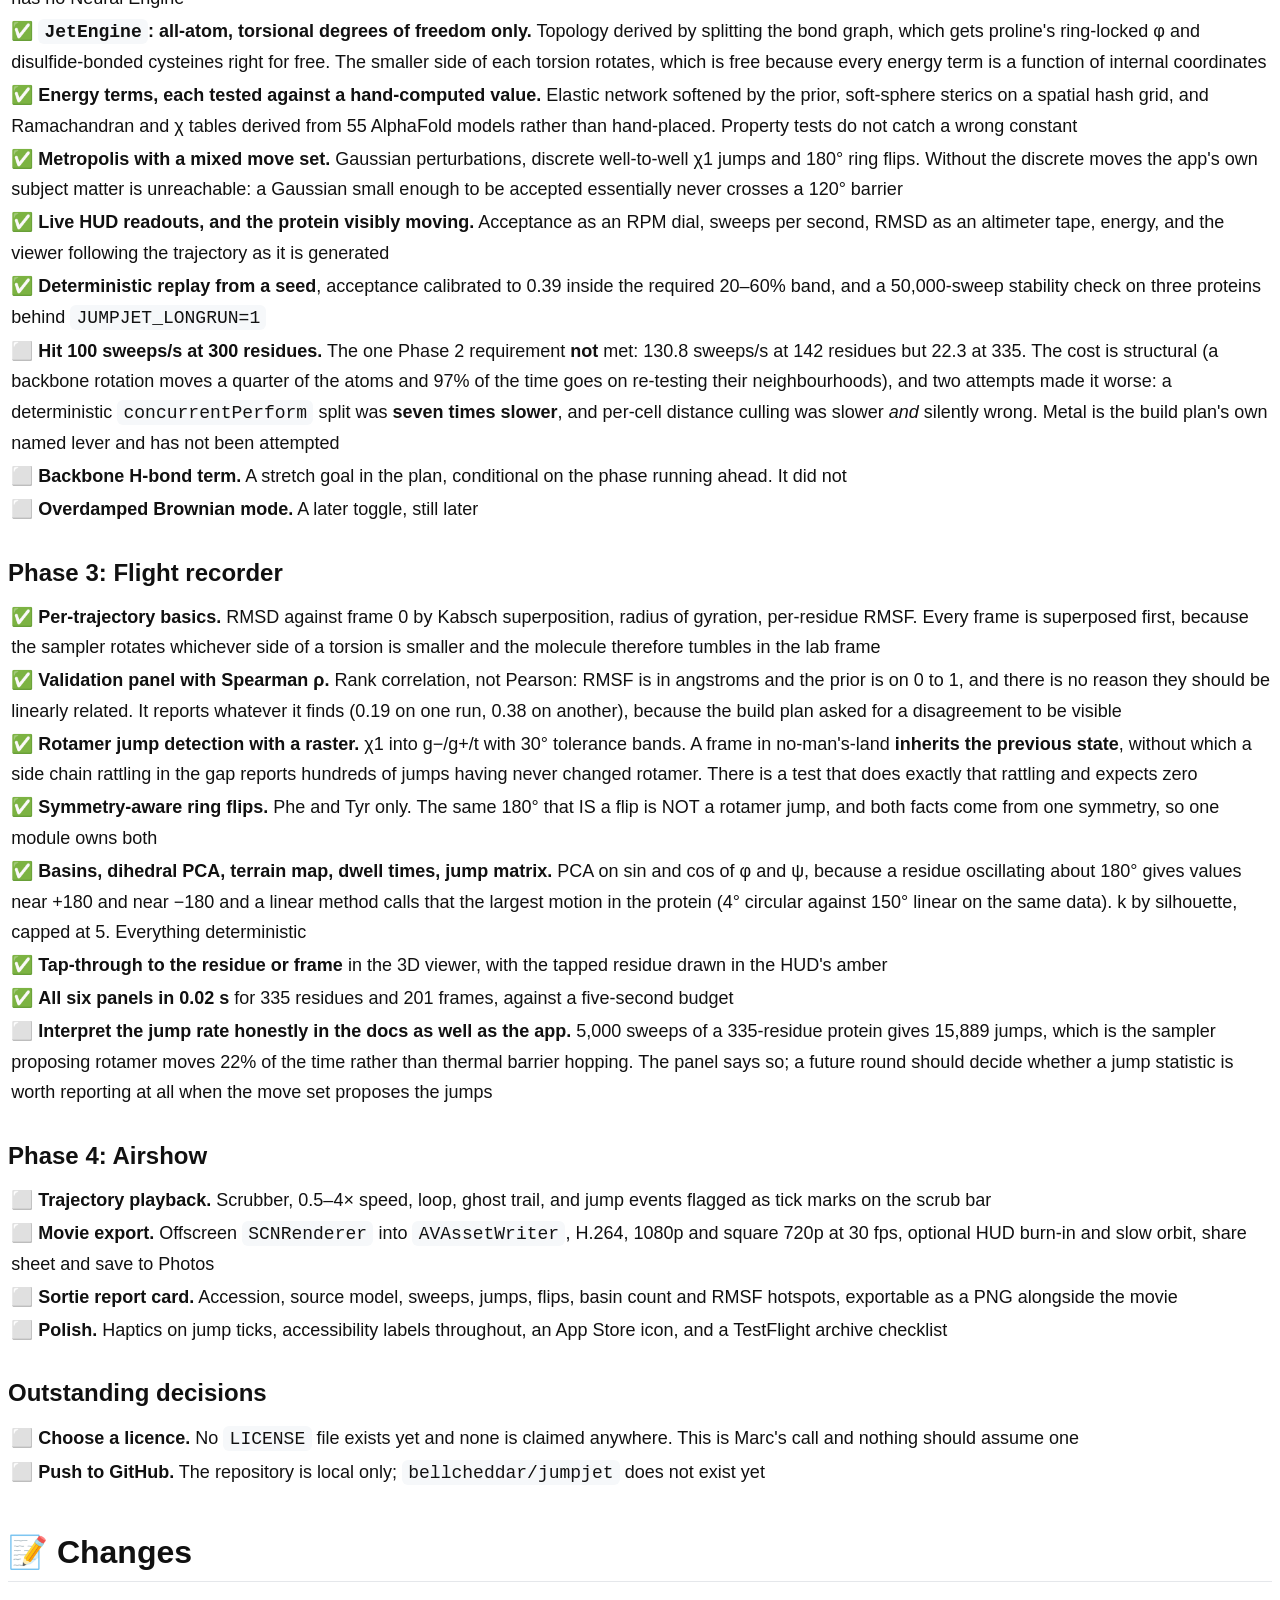
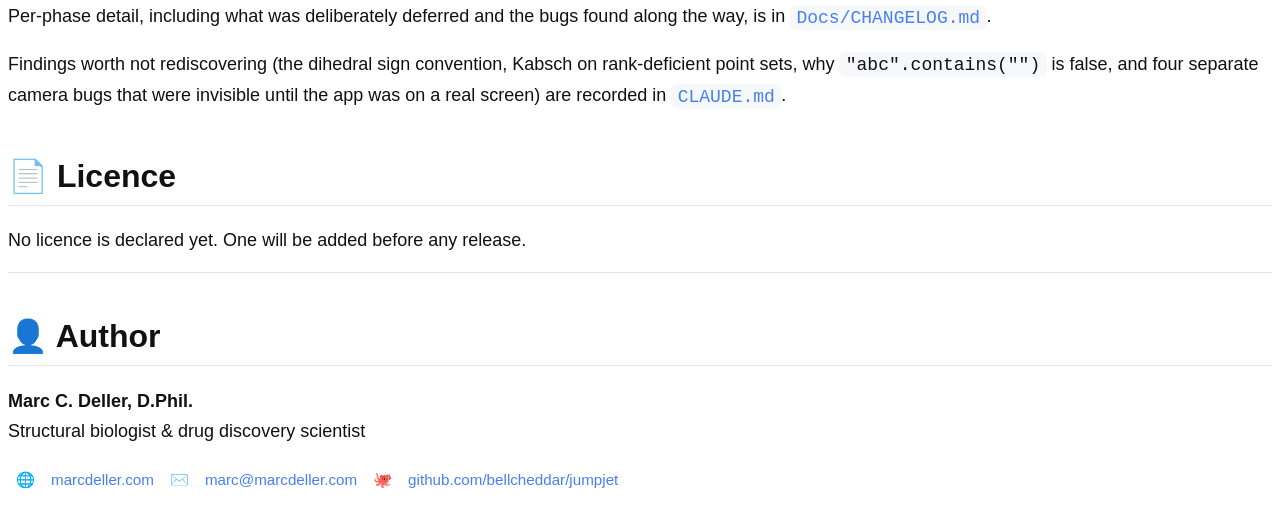
==== commit 93b318a2: "Phase 3 documented, and two panels that vanished now explain themselves The terrain and basin panels" ====
--- a/Docs/readme-build/jumpjet.preview.html
+++ b/Docs/readme-build/jumpjet.preview.html
@@ -58,7 +58,7 @@
 <blockquote>
 <p><strong>Vertical take-off molecular dynamics: UniProt ID in, conformational movie out. No cluster, no queue, no cloud.</strong></p>
 </blockquote>
-<p><img alt="swift" src="https://img.shields.io/badge/swift-6.3-F05138?logo=swift&amp;logoColor=white"> <img alt="ios" src="https://img.shields.io/badge/iOS%20%7C%20iPadOS-17%2B-000000?logo=apple&amp;logoColor=white"> <img alt="swiftui" src="https://img.shields.io/badge/UI-SwiftUI-0071E3?logo=swift&amp;logoColor=white"> <img alt="scenekit" src="https://img.shields.io/badge/3D-SceneKit-1C244B"> <img alt="physics" src="https://img.shields.io/badge/physics-torsional%20Monte%20Carlo-9b51e0"> <img alt="coreml" src="https://img.shields.io/badge/ML-Core%20ML%20%C2%B7%20ESM--2%20t6--8M-9b51e0"> <img alt="xcode" src="https://img.shields.io/badge/Xcode-26.6-1575F9?logo=xcode&amp;logoColor=white"> <img alt="spm" src="https://img.shields.io/badge/packages-7%20local%20SPM-FA7343"> <img alt="tests" src="https://img.shields.io/badge/XCTest-177%20passing-00d084"> <img alt="deps" src="https://img.shields.io/badge/third--party%20dependencies-none-00897B"> <img alt="data" src="https://img.shields.io/badge/data-AlphaFold%20DB%20%C2%B7%20PDBe%20%C2%B7%20UniProt-467FF7"> <img alt="phase" src="https://img.shields.io/badge/phase-2%20of%204-467FF7"> <img alt="licence" src="https://img.shields.io/badge/licence-not%20yet%20declared-lightgrey"> <img alt="author" src="https://img.shields.io/badge/author-Marc%20C.%20Deller%2C%20D.Phil.-1C244B"></p>
+<p><img alt="swift" src="https://img.shields.io/badge/swift-6.3-F05138?logo=swift&amp;logoColor=white"> <img alt="ios" src="https://img.shields.io/badge/iOS%20%7C%20iPadOS-17%2B-000000?logo=apple&amp;logoColor=white"> <img alt="swiftui" src="https://img.shields.io/badge/UI-SwiftUI-0071E3?logo=swift&amp;logoColor=white"> <img alt="scenekit" src="https://img.shields.io/badge/3D-SceneKit-1C244B"> <img alt="charts" src="https://img.shields.io/badge/charts-Swift%20Charts-467FF7"> <img alt="physics" src="https://img.shields.io/badge/physics-torsional%20Monte%20Carlo-9b51e0"> <img alt="coreml" src="https://img.shields.io/badge/ML-Core%20ML%20%C2%B7%20ESM--2%20t6--8M-9b51e0"> <img alt="xcode" src="https://img.shields.io/badge/Xcode-26.6-1575F9?logo=xcode&amp;logoColor=white"> <img alt="spm" src="https://img.shields.io/badge/packages-8%20local%20SPM-FA7343"> <img alt="tests" src="https://img.shields.io/badge/XCTest-224%20passing-00d084"> <img alt="deps" src="https://img.shields.io/badge/third--party%20dependencies-none-00897B"> <img alt="data" src="https://img.shields.io/badge/data-AlphaFold%20DB%20%C2%B7%20PDBe%20%C2%B7%20UniProt-467FF7"> <img alt="phase" src="https://img.shields.io/badge/phase-3%20of%204-467FF7"> <img alt="licence" src="https://img.shields.io/badge/licence-not%20yet%20declared-lightgrey"> <img alt="author" src="https://img.shields.io/badge/author-Marc%20C.%20Deller%2C%20D.Phil.-1C244B"></p>
 <table class="emd-info-table">
 <tr>
 <td>🌐 <b>Website</b></td><td><a href="https://marcdeller.com" target="_blank" rel="noopener noreferrer">marcdeller.com</a></td>
@@ -156,7 +156,15 @@
 </tr>
 <tr>
 <td data-label="Feature">Rotamer jumps, ring flips, basins, dwell times</td>
-<td data-label="State">🔜 Phase 3</td>
+<td data-label="State">✅ Built</td>
+</tr>
+<tr>
+<td data-label="Feature">Validation panel: RMSF against the neural prior</td>
+<td data-label="State">✅ Built</td>
+</tr>
+<tr>
+<td data-label="Feature">Tap-through from any analysis element to the 3D view</td>
+<td data-label="State">✅ Built</td>
 </tr>
 <tr>
 <td data-label="Feature">Trajectory playback and H.264 movie export</td>
@@ -191,8 +199,8 @@
 <td data-label="Technology">Core ML, ESM-2 t6-8M, 98% of operations planned on the Apple Neural Engine</td>
 </tr>
 <tr>
-<td data-label="Layer">Charts (Phase 3)</td>
-<td data-label="Technology">Swift Charts</td>
+<td data-label="Layer">Charts</td>
+<td data-label="Technology">Swift Charts, HUD-styled, with the raster and terrain map drawn in a <code>Canvas</code></td>
 </tr>
 <tr>
 <td data-label="Layer">Movie (Phase 4)</td>
@@ -205,7 +213,7 @@
 </tbody>
 </table></div>
 <h3>Module graph</h3>
-<p>Seven local Swift packages, acyclic and shallow. The dependency rule is enforced by what each <code>Package.swift</code> is allowed to name.</p>
+<p>Eight local Swift packages, acyclic and shallow. The dependency rule is enforced by what each <code>Package.swift</code> is allowed to name.</p>
 <pre><code class="language-text">JumpjetCore     (nothing)      structure model, chemistry, geometry, bonds
 JumpjetHUD      (nothing)      Night Sortie design system
 JumpjetParse    Core           PDB and mmCIF readers
@@ -213,6 +221,7 @@
 JumpjetViewer   Core, HUD      SceneKit renderer
 JumpjetNeural   Core           ESM-2 on Core ML, the flexibility prior
 JumpjetEngine   Core           JetEngine: torsional Monte Carlo
+JumpjetAnalysis Core           the flight recorder
 </code></pre>
 <p><code>JumpjetViewer</code> names <code>JumpjetParse</code> in its <strong>test</strong> target only, so the renderer never learns how a file was read while the tests still render real structures rather than hand-built toys.</p>
 <p>Each package declares a macOS platform purely so <code>swift test</code> runs on the host without booting a simulator. That turns the inner loop from tens of seconds into about two.</p>
@@ -332,7 +341,7 @@
 </table></div>
 <p>The model version is read from the AlphaFold API on every fetch and never hard-coded: the build plan was written when v4 was current and the database was serving v6 by the time the fixtures were recorded. Full attribution in <a href="Docs/ATTRIBUTIONS.md"><code>Docs/ATTRIBUTIONS.md</code></a>.</p>
 <h2>🧪 Tests</h2>
-<p>177 tests across seven packages, host-side, no simulator.</p>
+<p>224 tests across eight packages, host-side, no simulator.</p>
 <p>They run in <strong>release</strong>. <code>swift test</code> builds debug by default, and for the physics package that is a factor of thirty-six, which makes the suite unusable and any benchmark meaningless.</p>
 <div class="emd-table-wrap"><table class="emd-data-table">
 <thead>
@@ -375,8 +384,13 @@
 </tr>
 <tr>
 <td data-label="Package">JumpjetEngine</td>
-<td data-label="Tests">25</td>
+<td data-label="Tests">33</td>
 <td data-label="Covers">Topology, each energy term against hand-computed values, the sampler</td>
+</tr>
+<tr>
+<td data-label="Package">JumpjetAnalysis</td>
+<td data-label="Tests">39</td>
+<td data-label="Covers">Jump and flip detection against planted transitions, PCA, basins</td>
 </tr>
 </tbody>
 </table></div>
@@ -411,12 +425,14 @@
 </ul>
 <h3>Phase 3: Flight recorder</h3>
 <ul class="emd-tasklist">
-<li><span class="emd-check">&#11036;</span> <strong>Per-trajectory basics.</strong> RMSD against frame 0 by Kabsch superposition, radius of gyration, per-residue RMSF. The geometry for all three already exists and is tested</li>
-<li><span class="emd-check">&#11036;</span> <strong>Validation panel: RMSF against the ANE flexibility prior</strong>, per residue with Spearman ρ shown. If the engine and the prior disagree wildly that should be visible, not hidden</li>
-<li><span class="emd-check">&#11036;</span> <strong>Rotamer jump detection.</strong> χ1 state assignment into g−/g+/t wells with 30° tolerance bands, frames in no-man's-land inheriting the previous state. Transition counts, a residue-by-sweep jump raster, the ten most jump-happy residues</li>
-<li><span class="emd-check">&#11036;</span> <strong>Symmetry-aware ring-flip detection.</strong> Phe and Tyr only: histidine and tryptophan rings look aromatic but are not symmetric, so treating them as flippable would erase real conformational changes. The chemistry tables already encode which is which</li>
-<li><span class="emd-check">&#11036;</span> <strong>Basins and jump diffusion.</strong> Dihedral PCA on sin/cos(φ, ψ), a −ln(density) terrain map over PC1/PC2, k-means basins with k chosen by silhouette and capped at 5, dwell-time histograms and a basin-to-basin jump matrix. All rates in sweeps</li>
-<li><span class="emd-check">&#11036;</span> <strong>Tap-through from any analysis element to the residue and frame</strong> in the 3D viewer</li>
+<li><span class="emd-check">&#9989;</span> <strong>Per-trajectory basics.</strong> RMSD against frame 0 by Kabsch superposition, radius of gyration, per-residue RMSF. Every frame is superposed first, because the sampler rotates whichever side of a torsion is smaller and the molecule therefore tumbles in the lab frame</li>
+<li><span class="emd-check">&#9989;</span> <strong>Validation panel with Spearman ρ.</strong> Rank correlation, not Pearson: RMSF is in angstroms and the prior is on 0 to 1, and there is no reason they should be linearly related. It reports whatever it finds (0.19 on one run, 0.38 on another), because the build plan asked for a disagreement to be visible</li>
+<li><span class="emd-check">&#9989;</span> <strong>Rotamer jump detection with a raster.</strong> χ1 into g−/g+/t with 30° tolerance bands. A frame in no-man's-land <strong>inherits the previous state</strong>, without which a side chain rattling in the gap reports hundreds of jumps having never changed rotamer. There is a test that does exactly that rattling and expects zero</li>
+<li><span class="emd-check">&#9989;</span> <strong>Symmetry-aware ring flips.</strong> Phe and Tyr only. The same 180° that IS a flip is NOT a rotamer jump, and both facts come from one symmetry, so one module owns both</li>
+<li><span class="emd-check">&#9989;</span> <strong>Basins, dihedral PCA, terrain map, dwell times, jump matrix.</strong> PCA on sin and cos of φ and ψ, because a residue oscillating about 180° gives values near +180 and near −180 and a linear method calls that the largest motion in the protein (4° circular against 150° linear on the same data). k by silhouette, capped at 5. Everything deterministic</li>
+<li><span class="emd-check">&#9989;</span> <strong>Tap-through to the residue or frame</strong> in the 3D viewer, with the tapped residue drawn in the HUD's amber</li>
+<li><span class="emd-check">&#9989;</span> <strong>All six panels in 0.02 s</strong> for 335 residues and 201 frames, against a five-second budget</li>
+<li><span class="emd-check">&#11036;</span> <strong>Interpret the jump rate honestly in the docs as well as the app.</strong> 5,000 sweeps of a 335-residue protein gives 15,889 jumps, which is the sampler proposing rotamer moves 22% of the time rather than thermal barrier hopping. The panel says so; a future round should decide whether a jump statistic is worth reporting at all when the move set proposes the jumps</li>
 </ul>
 <h3>Phase 4: Airshow</h3>
 <ul class="emd-tasklist">
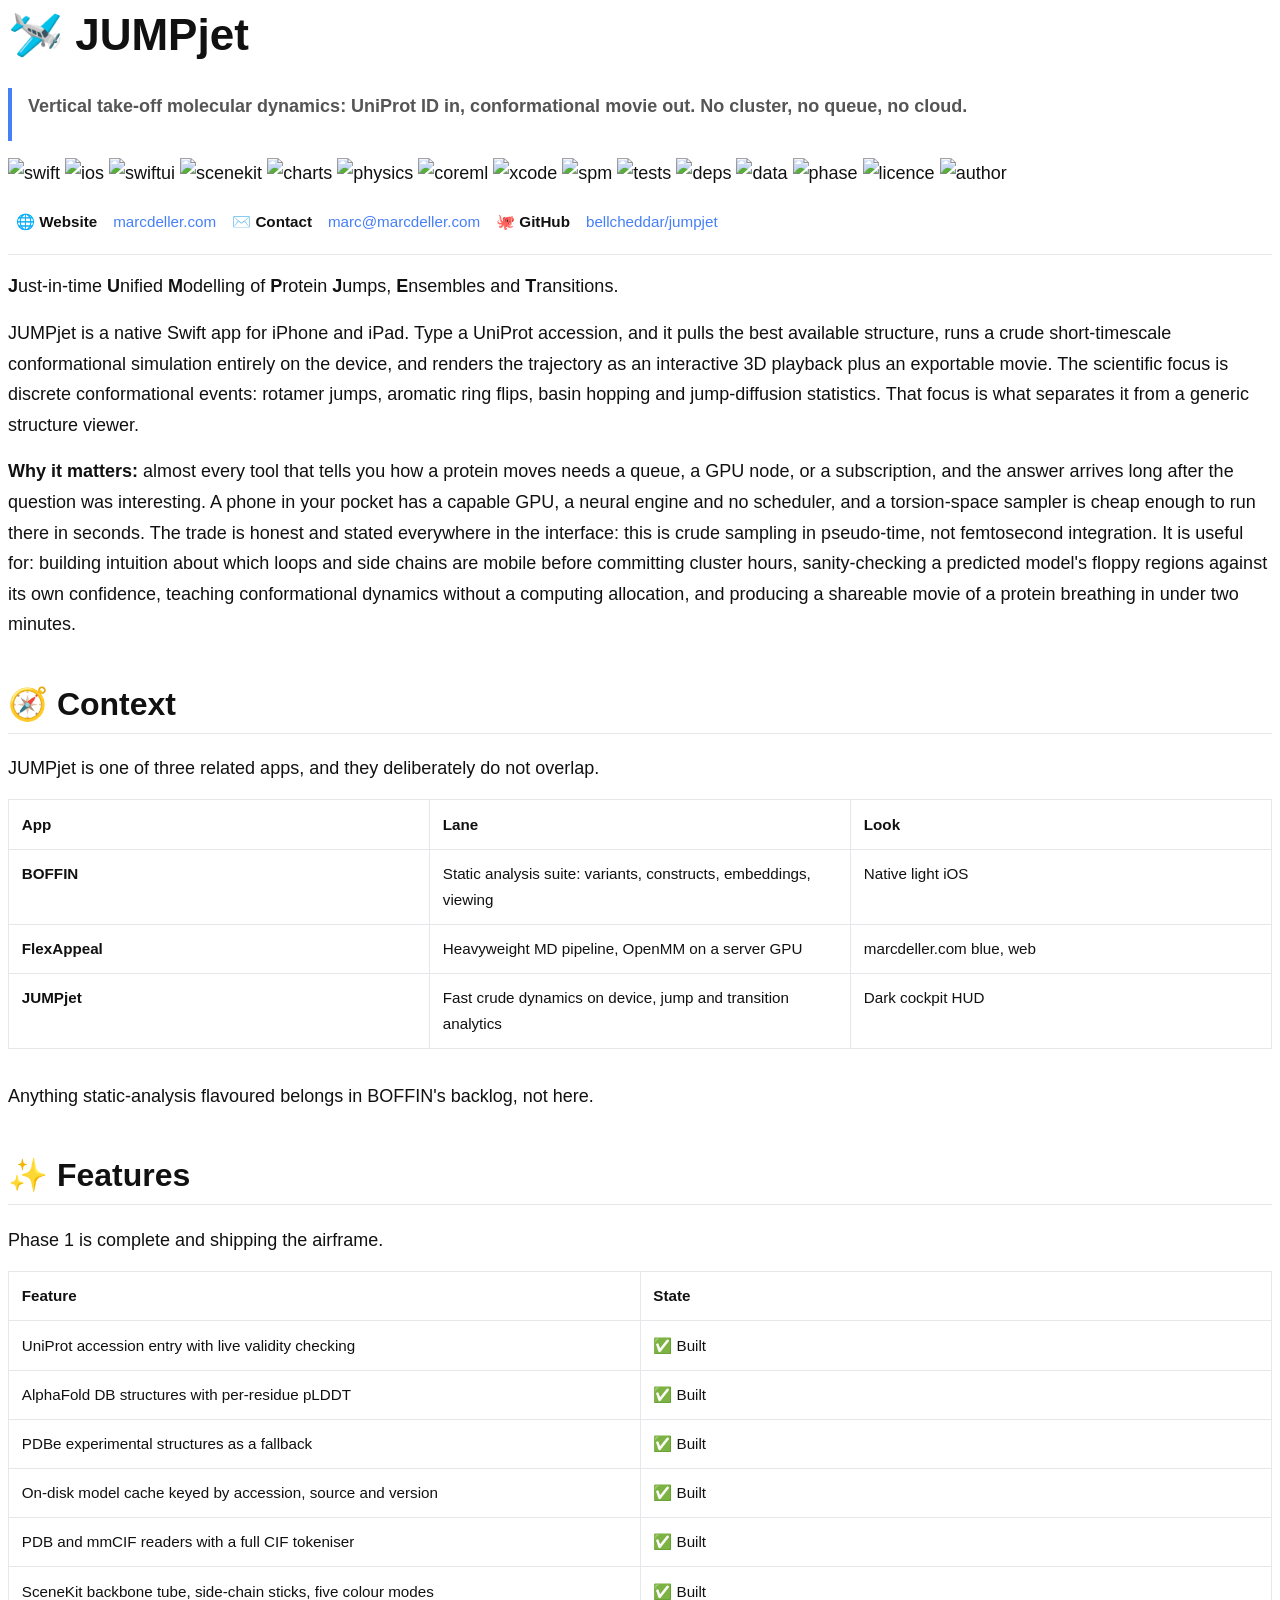
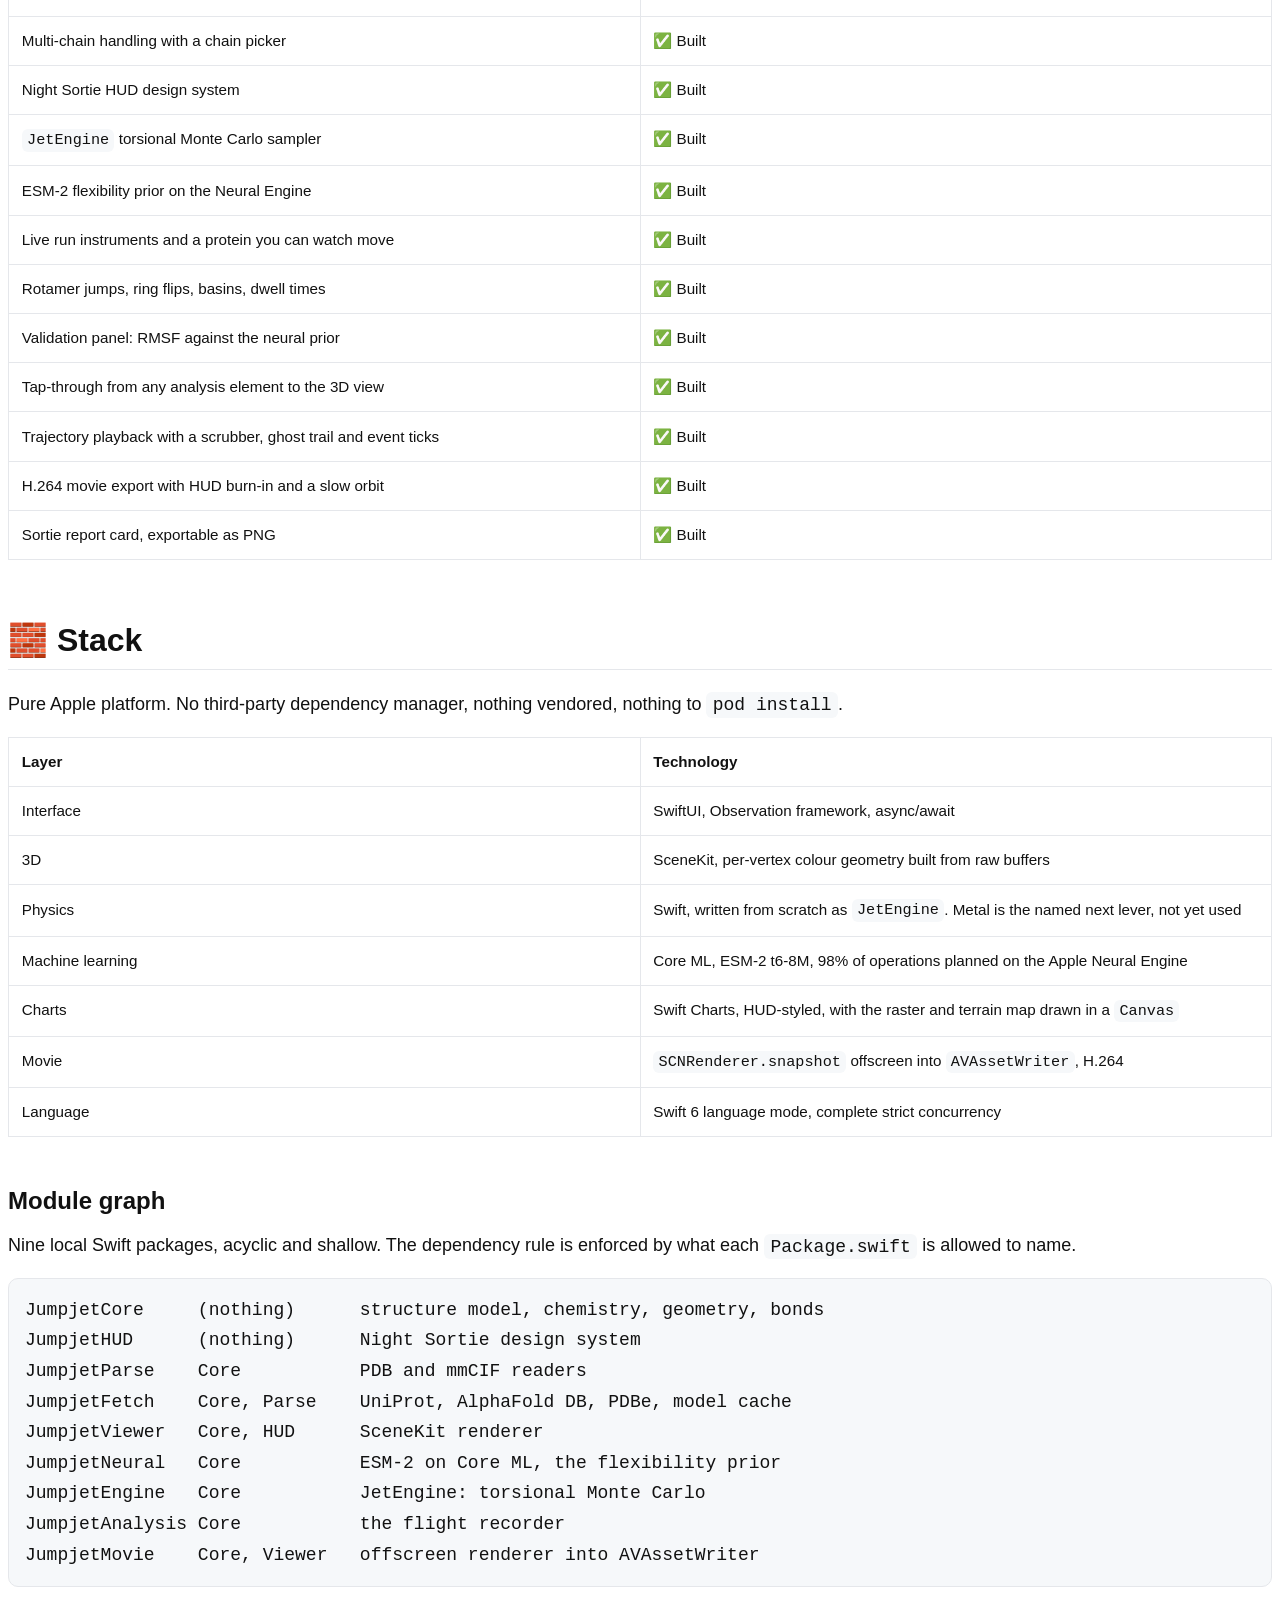
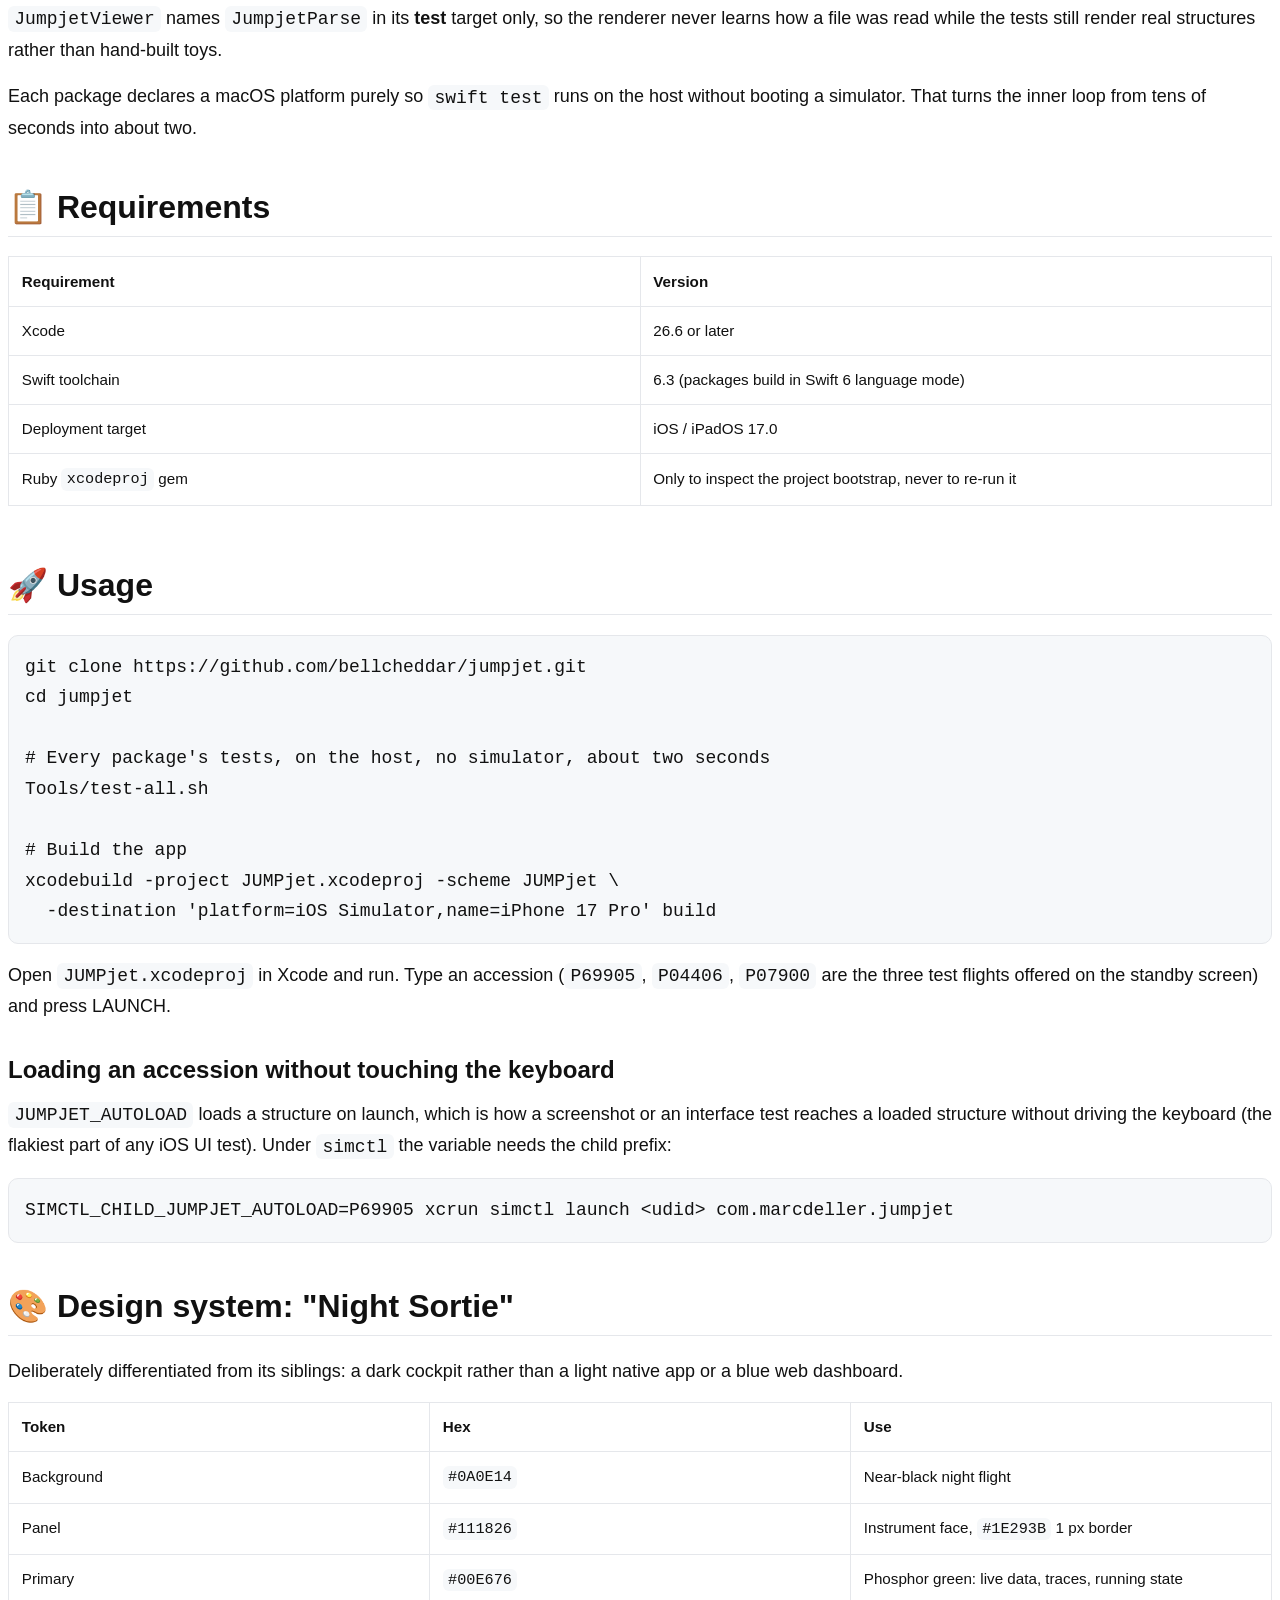
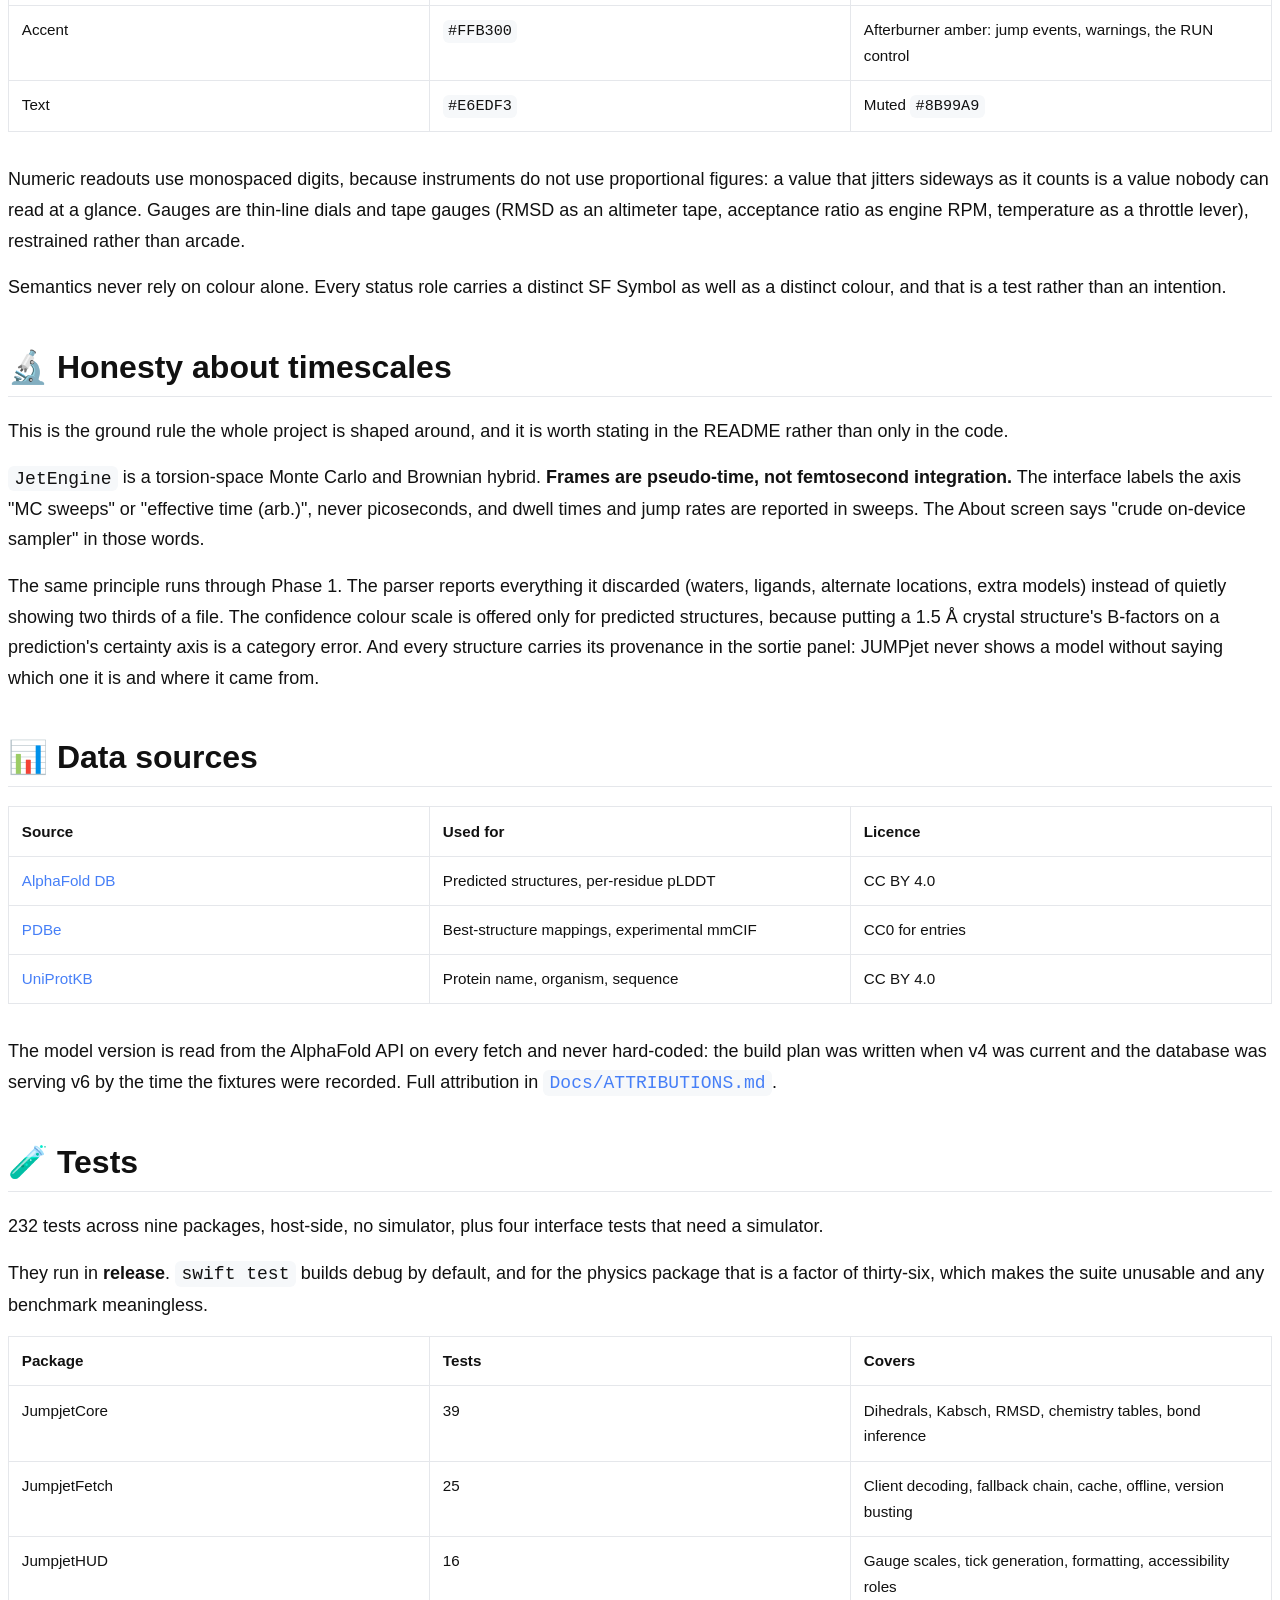
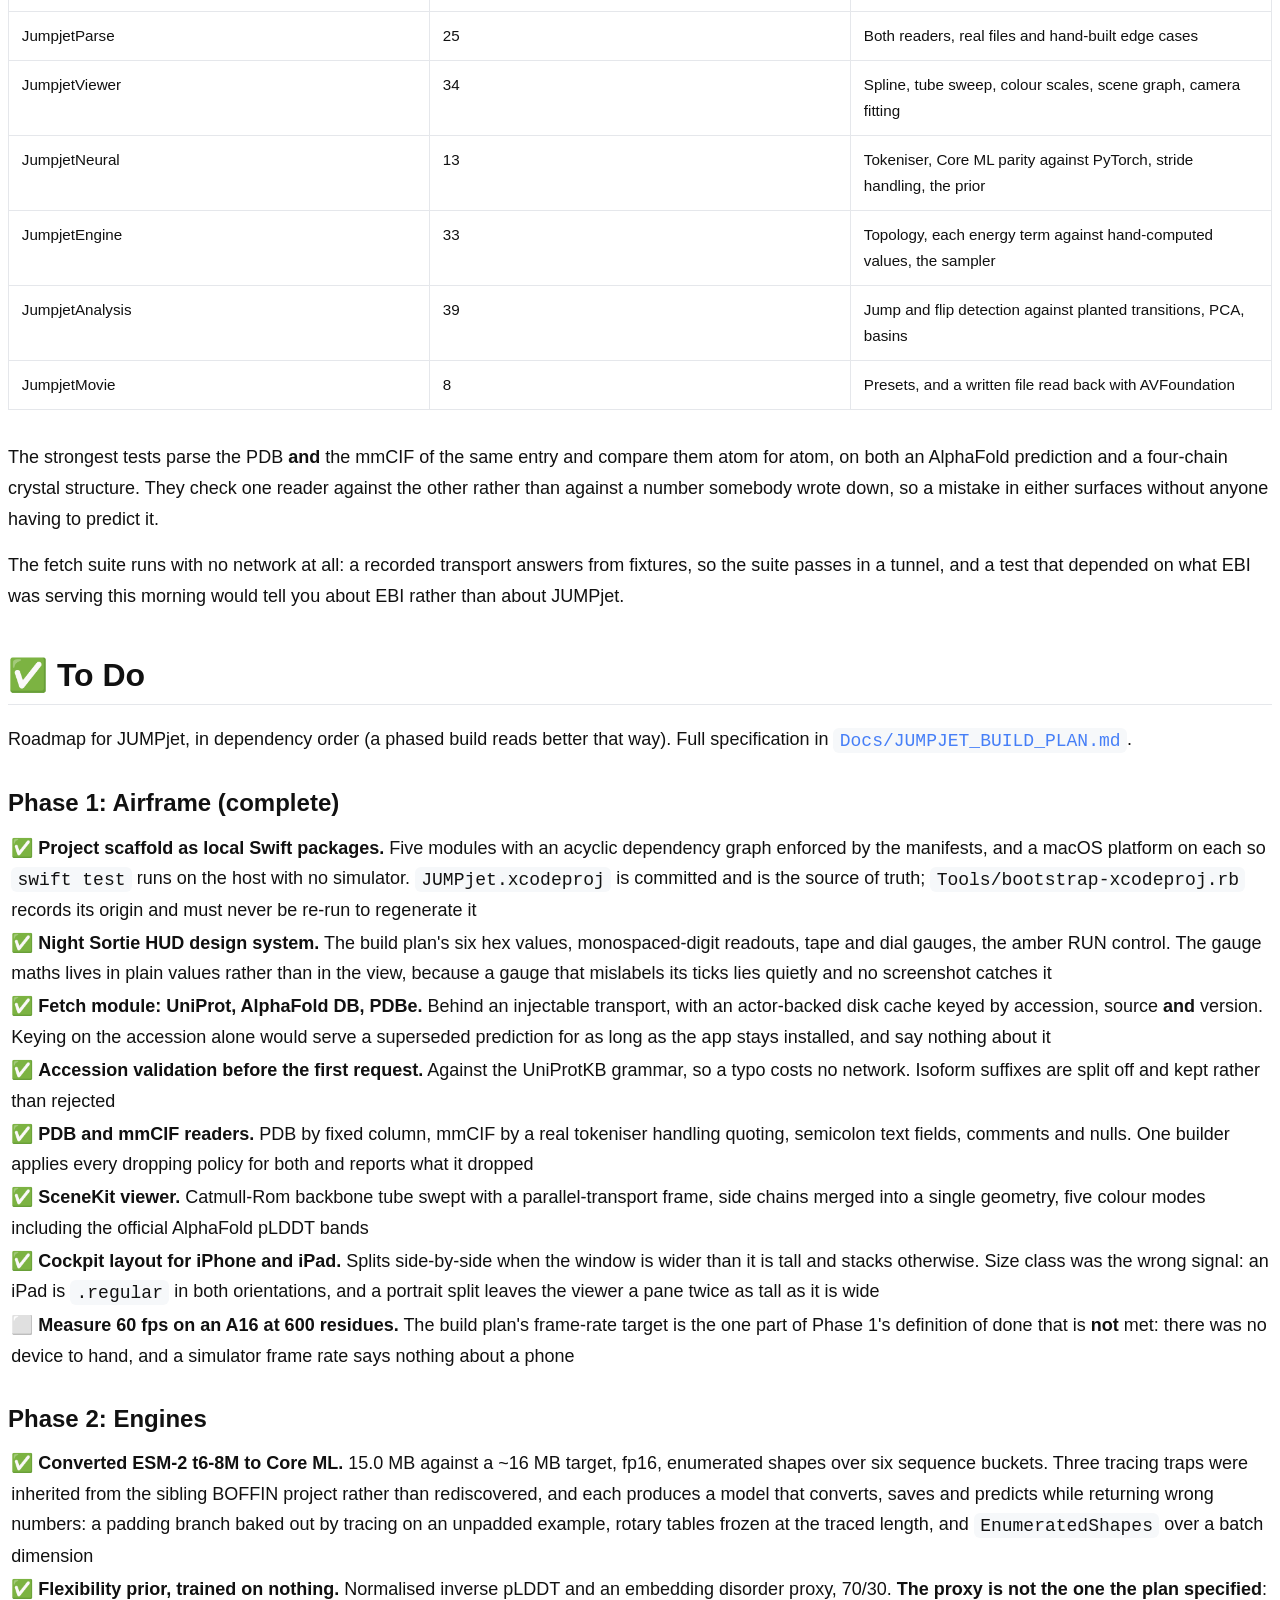
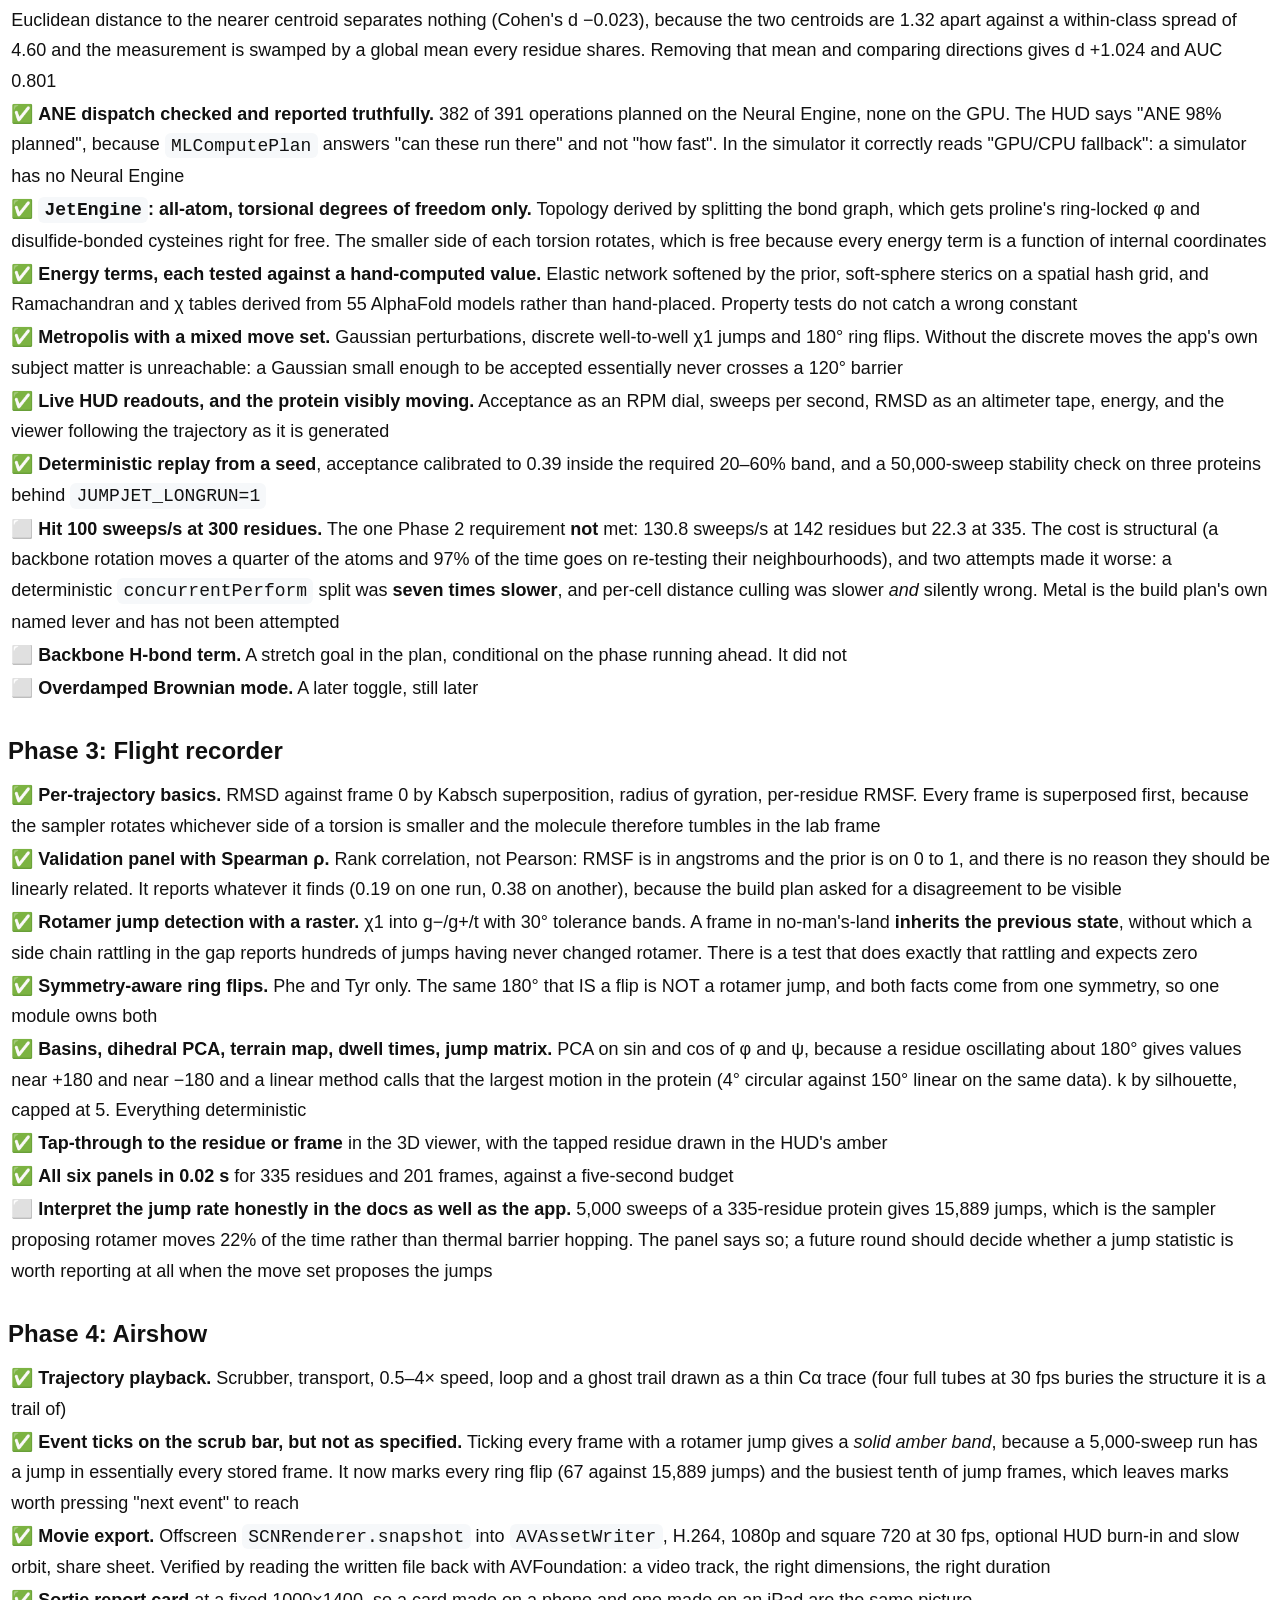
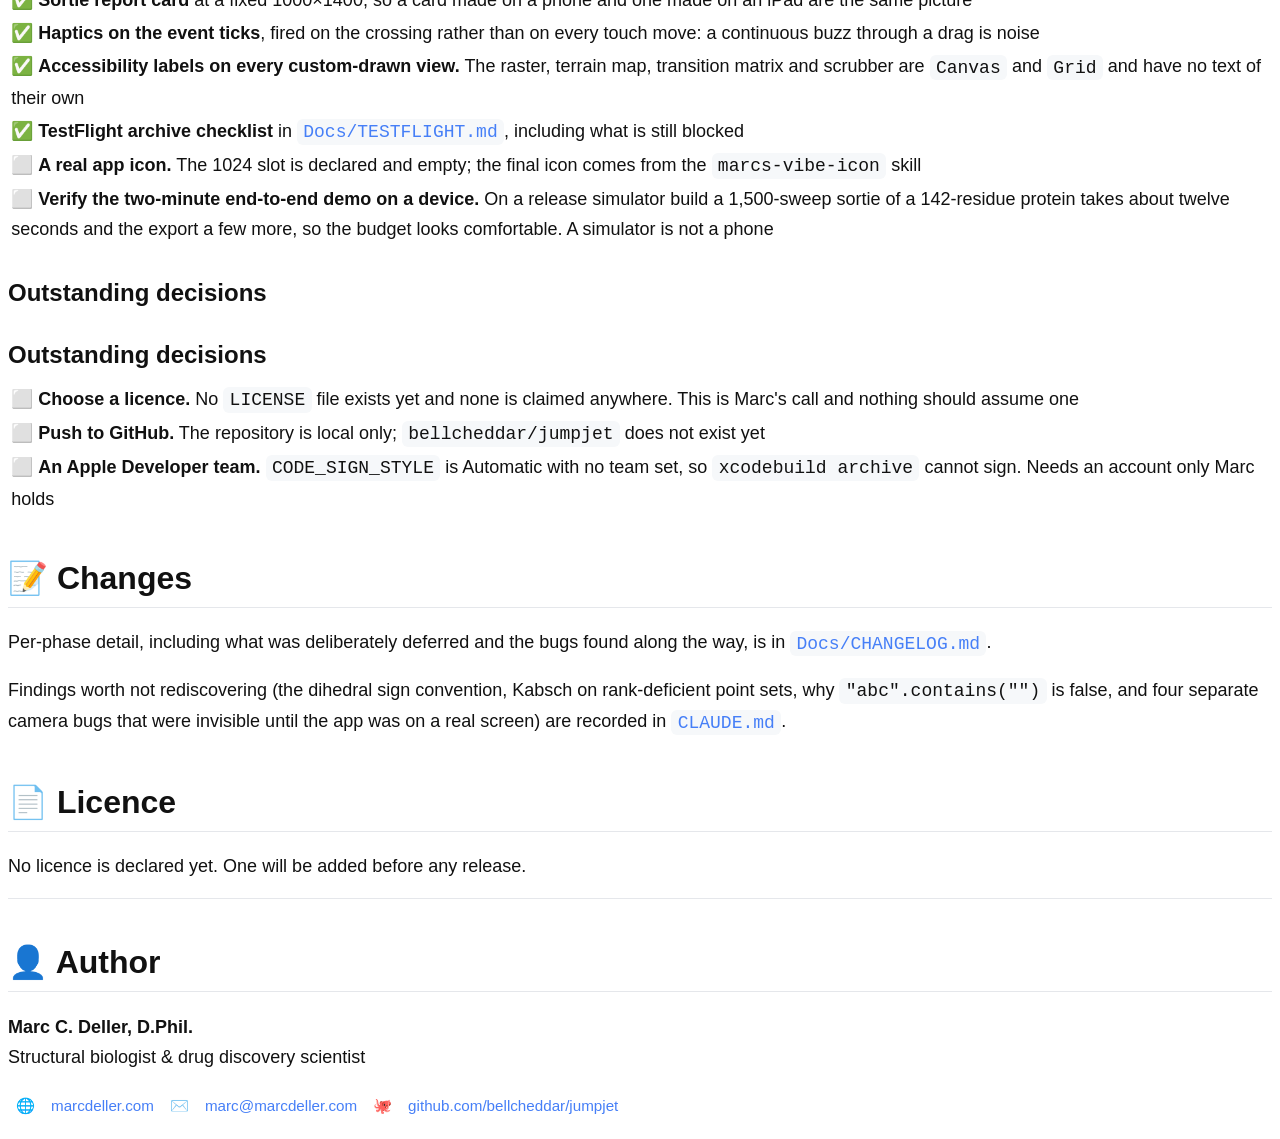
==== commit e331df5a: "Phase 4 polish, and a UI test that was swiping the wrong view Haptics on the scrub bar's event ticks" ====
--- a/Docs/readme-build/jumpjet.preview.html
+++ b/Docs/readme-build/jumpjet.preview.html
@@ -58,7 +58,7 @@
 <blockquote>
 <p><strong>Vertical take-off molecular dynamics: UniProt ID in, conformational movie out. No cluster, no queue, no cloud.</strong></p>
 </blockquote>
-<p><img alt="swift" src="https://img.shields.io/badge/swift-6.3-F05138?logo=swift&amp;logoColor=white"> <img alt="ios" src="https://img.shields.io/badge/iOS%20%7C%20iPadOS-17%2B-000000?logo=apple&amp;logoColor=white"> <img alt="swiftui" src="https://img.shields.io/badge/UI-SwiftUI-0071E3?logo=swift&amp;logoColor=white"> <img alt="scenekit" src="https://img.shields.io/badge/3D-SceneKit-1C244B"> <img alt="charts" src="https://img.shields.io/badge/charts-Swift%20Charts-467FF7"> <img alt="physics" src="https://img.shields.io/badge/physics-torsional%20Monte%20Carlo-9b51e0"> <img alt="coreml" src="https://img.shields.io/badge/ML-Core%20ML%20%C2%B7%20ESM--2%20t6--8M-9b51e0"> <img alt="xcode" src="https://img.shields.io/badge/Xcode-26.6-1575F9?logo=xcode&amp;logoColor=white"> <img alt="spm" src="https://img.shields.io/badge/packages-8%20local%20SPM-FA7343"> <img alt="tests" src="https://img.shields.io/badge/XCTest-224%20passing-00d084"> <img alt="deps" src="https://img.shields.io/badge/third--party%20dependencies-none-00897B"> <img alt="data" src="https://img.shields.io/badge/data-AlphaFold%20DB%20%C2%B7%20PDBe%20%C2%B7%20UniProt-467FF7"> <img alt="phase" src="https://img.shields.io/badge/phase-3%20of%204-467FF7"> <img alt="licence" src="https://img.shields.io/badge/licence-not%20yet%20declared-lightgrey"> <img alt="author" src="https://img.shields.io/badge/author-Marc%20C.%20Deller%2C%20D.Phil.-1C244B"></p>
+<p><img alt="swift" src="https://img.shields.io/badge/swift-6.3-F05138?logo=swift&amp;logoColor=white"> <img alt="ios" src="https://img.shields.io/badge/iOS%20%7C%20iPadOS-17%2B-000000?logo=apple&amp;logoColor=white"> <img alt="swiftui" src="https://img.shields.io/badge/UI-SwiftUI-0071E3?logo=swift&amp;logoColor=white"> <img alt="scenekit" src="https://img.shields.io/badge/3D-SceneKit-1C244B"> <img alt="charts" src="https://img.shields.io/badge/charts-Swift%20Charts-467FF7"> <img alt="physics" src="https://img.shields.io/badge/physics-torsional%20Monte%20Carlo-9b51e0"> <img alt="coreml" src="https://img.shields.io/badge/ML-Core%20ML%20%C2%B7%20ESM--2%20t6--8M-9b51e0"> <img alt="xcode" src="https://img.shields.io/badge/Xcode-26.6-1575F9?logo=xcode&amp;logoColor=white"> <img alt="spm" src="https://img.shields.io/badge/packages-9%20local%20SPM-FA7343"> <img alt="tests" src="https://img.shields.io/badge/XCTest-232%20passing-00d084"> <img alt="deps" src="https://img.shields.io/badge/third--party%20dependencies-none-00897B"> <img alt="data" src="https://img.shields.io/badge/data-AlphaFold%20DB%20%C2%B7%20PDBe%20%C2%B7%20UniProt-467FF7"> <img alt="phase" src="https://img.shields.io/badge/phase-4%20of%204-467FF7"> <img alt="licence" src="https://img.shields.io/badge/licence-not%20yet%20declared-lightgrey"> <img alt="author" src="https://img.shields.io/badge/author-Marc%20C.%20Deller%2C%20D.Phil.-1C244B"></p>
 <table class="emd-info-table">
 <tr>
 <td>🌐 <b>Website</b></td><td><a href="https://marcdeller.com" target="_blank" rel="noopener noreferrer">marcdeller.com</a></td>
@@ -167,8 +167,16 @@
 <td data-label="State">✅ Built</td>
 </tr>
 <tr>
-<td data-label="Feature">Trajectory playback and H.264 movie export</td>
-<td data-label="State">🔜 Phase 4</td>
+<td data-label="Feature">Trajectory playback with a scrubber, ghost trail and event ticks</td>
+<td data-label="State">✅ Built</td>
+</tr>
+<tr>
+<td data-label="Feature">H.264 movie export with HUD burn-in and a slow orbit</td>
+<td data-label="State">✅ Built</td>
+</tr>
+<tr>
+<td data-label="Feature">Sortie report card, exportable as PNG</td>
+<td data-label="State">✅ Built</td>
 </tr>
 </tbody>
 </table></div>
@@ -203,8 +211,8 @@
 <td data-label="Technology">Swift Charts, HUD-styled, with the raster and terrain map drawn in a <code>Canvas</code></td>
 </tr>
 <tr>
-<td data-label="Layer">Movie (Phase 4)</td>
-<td data-label="Technology"><code>SCNRenderer</code> offscreen into <code>AVAssetWriter</code></td>
+<td data-label="Layer">Movie</td>
+<td data-label="Technology"><code>SCNRenderer.snapshot</code> offscreen into <code>AVAssetWriter</code>, H.264</td>
 </tr>
 <tr>
 <td data-label="Layer">Language</td>
@@ -213,7 +221,7 @@
 </tbody>
 </table></div>
 <h3>Module graph</h3>
-<p>Eight local Swift packages, acyclic and shallow. The dependency rule is enforced by what each <code>Package.swift</code> is allowed to name.</p>
+<p>Nine local Swift packages, acyclic and shallow. The dependency rule is enforced by what each <code>Package.swift</code> is allowed to name.</p>
 <pre><code class="language-text">JumpjetCore     (nothing)      structure model, chemistry, geometry, bonds
 JumpjetHUD      (nothing)      Night Sortie design system
 JumpjetParse    Core           PDB and mmCIF readers
@@ -222,6 +230,7 @@
 JumpjetNeural   Core           ESM-2 on Core ML, the flexibility prior
 JumpjetEngine   Core           JetEngine: torsional Monte Carlo
 JumpjetAnalysis Core           the flight recorder
+JumpjetMovie    Core, Viewer   offscreen renderer into AVAssetWriter
 </code></pre>
 <p><code>JumpjetViewer</code> names <code>JumpjetParse</code> in its <strong>test</strong> target only, so the renderer never learns how a file was read while the tests still render real structures rather than hand-built toys.</p>
 <p>Each package declares a macOS platform purely so <code>swift test</code> runs on the host without booting a simulator. That turns the inner loop from tens of seconds into about two.</p>
@@ -341,7 +350,7 @@
 </table></div>
 <p>The model version is read from the AlphaFold API on every fetch and never hard-coded: the build plan was written when v4 was current and the database was serving v6 by the time the fixtures were recorded. Full attribution in <a href="Docs/ATTRIBUTIONS.md"><code>Docs/ATTRIBUTIONS.md</code></a>.</p>
 <h2>🧪 Tests</h2>
-<p>224 tests across eight packages, host-side, no simulator.</p>
+<p>232 tests across nine packages, host-side, no simulator, plus four interface tests that need a simulator.</p>
 <p>They run in <strong>release</strong>. <code>swift test</code> builds debug by default, and for the physics package that is a factor of thirty-six, which makes the suite unusable and any benchmark meaningless.</p>
 <div class="emd-table-wrap"><table class="emd-data-table">
 <thead>
@@ -391,6 +400,11 @@
 <td data-label="Package">JumpjetAnalysis</td>
 <td data-label="Tests">39</td>
 <td data-label="Covers">Jump and flip detection against planted transitions, PCA, basins</td>
+</tr>
+<tr>
+<td data-label="Package">JumpjetMovie</td>
+<td data-label="Tests">8</td>
+<td data-label="Covers">Presets, and a written file read back with AVFoundation</td>
 </tr>
 </tbody>
 </table></div>
@@ -436,15 +450,22 @@
 </ul>
 <h3>Phase 4: Airshow</h3>
 <ul class="emd-tasklist">
-<li><span class="emd-check">&#11036;</span> <strong>Trajectory playback.</strong> Scrubber, 0.5–4× speed, loop, ghost trail, and jump events flagged as tick marks on the scrub bar</li>
-<li><span class="emd-check">&#11036;</span> <strong>Movie export.</strong> Offscreen <code>SCNRenderer</code> into <code>AVAssetWriter</code>, H.264, 1080p and square 720p at 30 fps, optional HUD burn-in and slow orbit, share sheet and save to Photos</li>
-<li><span class="emd-check">&#11036;</span> <strong>Sortie report card.</strong> Accession, source model, sweeps, jumps, flips, basin count and RMSF hotspots, exportable as a PNG alongside the movie</li>
-<li><span class="emd-check">&#11036;</span> <strong>Polish.</strong> Haptics on jump ticks, accessibility labels throughout, an App Store icon, and a TestFlight archive checklist</li>
+<li><span class="emd-check">&#9989;</span> <strong>Trajectory playback.</strong> Scrubber, transport, 0.5–4× speed, loop and a ghost trail drawn as a thin Cα trace (four full tubes at 30 fps buries the structure it is a trail of)</li>
+<li><span class="emd-check">&#9989;</span> <strong>Event ticks on the scrub bar, but not as specified.</strong> Ticking every frame with a rotamer jump gives a <em>solid amber band</em>, because a 5,000-sweep run has a jump in essentially every stored frame. It now marks every ring flip (67 against 15,889 jumps) and the busiest tenth of jump frames, which leaves marks worth pressing "next event" to reach</li>
+<li><span class="emd-check">&#9989;</span> <strong>Movie export.</strong> Offscreen <code>SCNRenderer.snapshot</code> into <code>AVAssetWriter</code>, H.264, 1080p and square 720 at 30 fps, optional HUD burn-in and slow orbit, share sheet. Verified by reading the written file back with AVFoundation: a video track, the right dimensions, the right duration</li>
+<li><span class="emd-check">&#9989;</span> <strong>Sortie report card</strong> at a fixed 1000×1400, so a card made on a phone and one made on an iPad are the same picture</li>
+<li><span class="emd-check">&#9989;</span> <strong>Haptics on the event ticks</strong>, fired on the crossing rather than on every touch move: a continuous buzz through a drag is noise</li>
+<li><span class="emd-check">&#9989;</span> <strong>Accessibility labels on every custom-drawn view.</strong> The raster, terrain map, transition matrix and scrubber are <code>Canvas</code> and <code>Grid</code> and have no text of their own</li>
+<li><span class="emd-check">&#9989;</span> <strong>TestFlight archive checklist</strong> in <a href="Docs/TESTFLIGHT.md"><code>Docs/TESTFLIGHT.md</code></a>, including what is still blocked</li>
+<li><span class="emd-check">&#11036;</span> <strong>A real app icon.</strong> The 1024 slot is declared and empty; the final icon comes from the <code>marcs-vibe-icon</code> skill</li>
+<li><span class="emd-check">&#11036;</span> <strong>Verify the two-minute end-to-end demo on a device.</strong> On a release simulator build a 1,500-sweep sortie of a 142-residue protein takes about twelve seconds and the export a few more, so the budget looks comfortable. A simulator is not a phone</li>
 </ul>
+<h3>Outstanding decisions</h3>
 <h3>Outstanding decisions</h3>
 <ul class="emd-tasklist">
 <li><span class="emd-check">&#11036;</span> <strong>Choose a licence.</strong> No <code>LICENSE</code> file exists yet and none is claimed anywhere. This is Marc's call and nothing should assume one</li>
 <li><span class="emd-check">&#11036;</span> <strong>Push to GitHub.</strong> The repository is local only; <code>bellcheddar/jumpjet</code> does not exist yet</li>
+<li><span class="emd-check">&#11036;</span> <strong>An Apple Developer team.</strong> <code>CODE_SIGN_STYLE</code> is Automatic with no team set, so <code>xcodebuild archive</code> cannot sign. Needs an account only Marc holds</li>
 </ul>
 <h2>📝 Changes</h2>
 <p>Per-phase detail, including what was deliberately deferred and the bugs found along the way, is in <a href="Docs/CHANGELOG.md"><code>Docs/CHANGELOG.md</code></a>.</p>
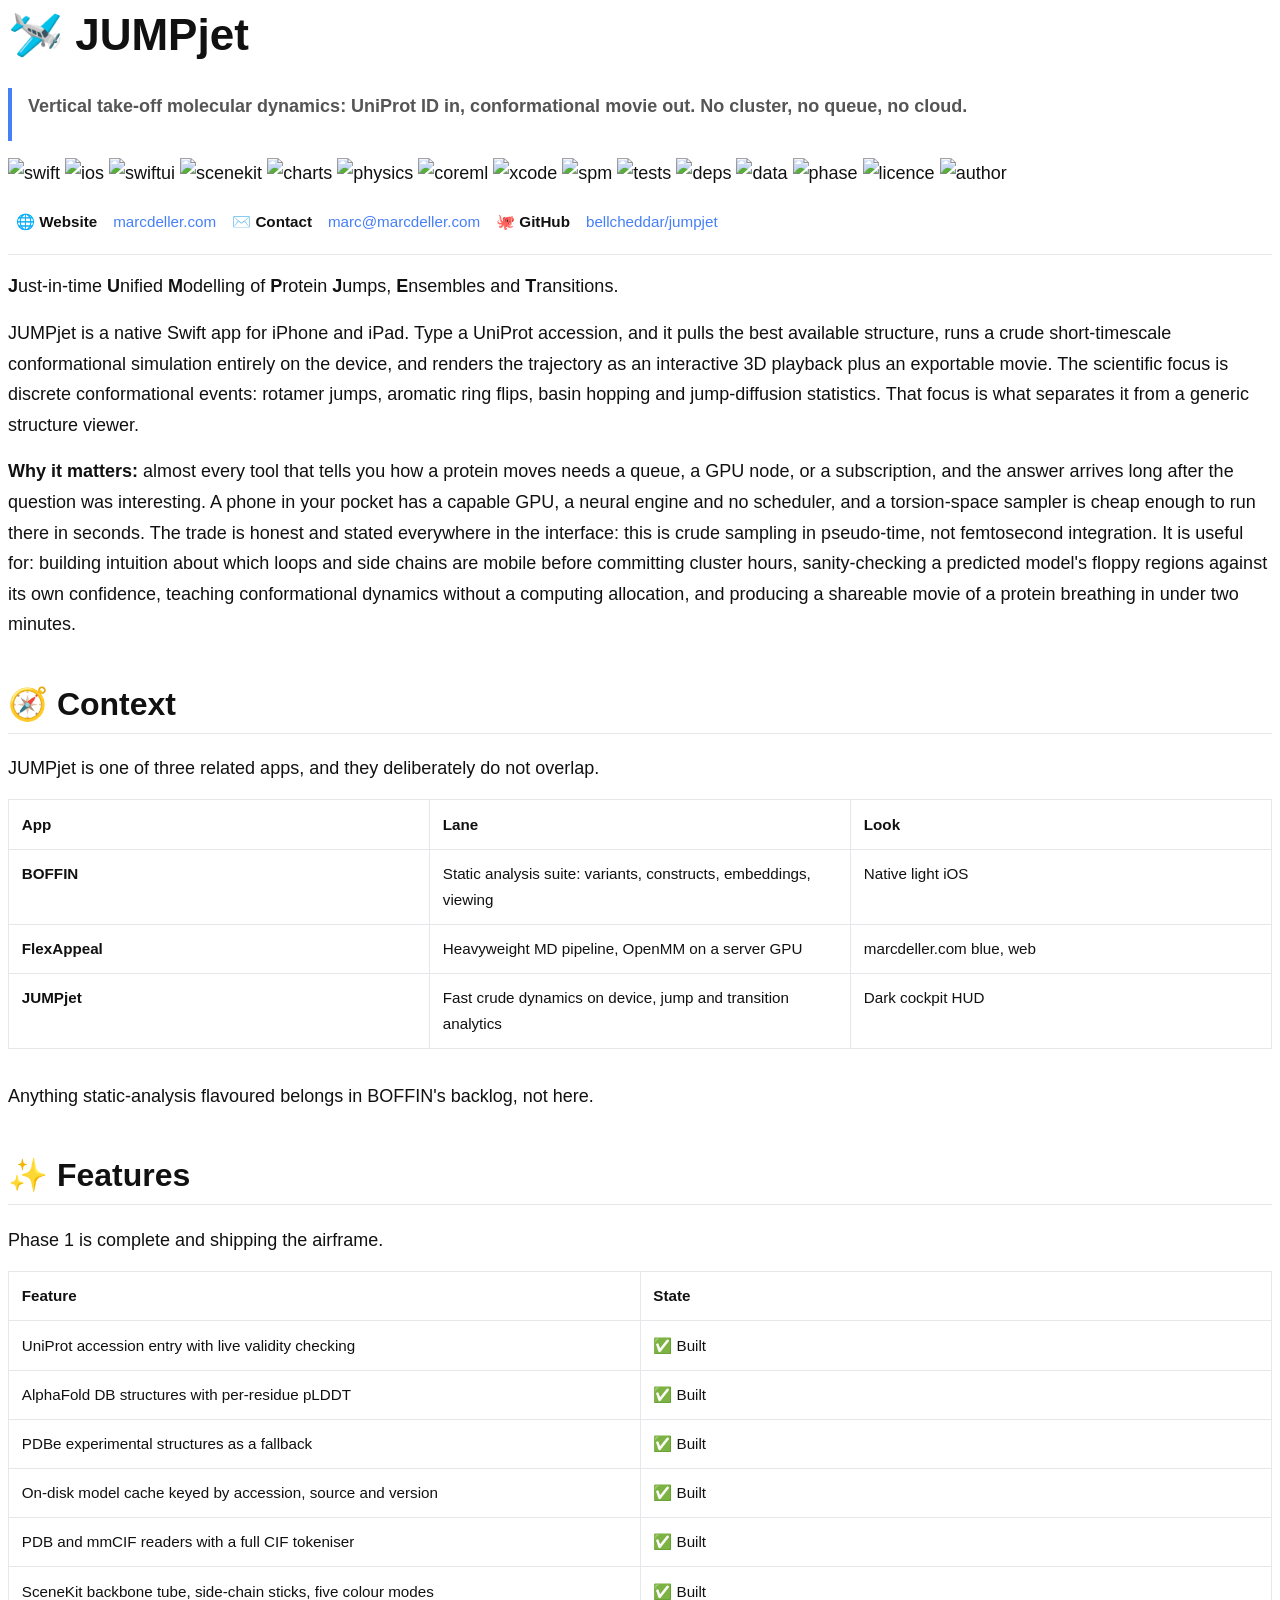
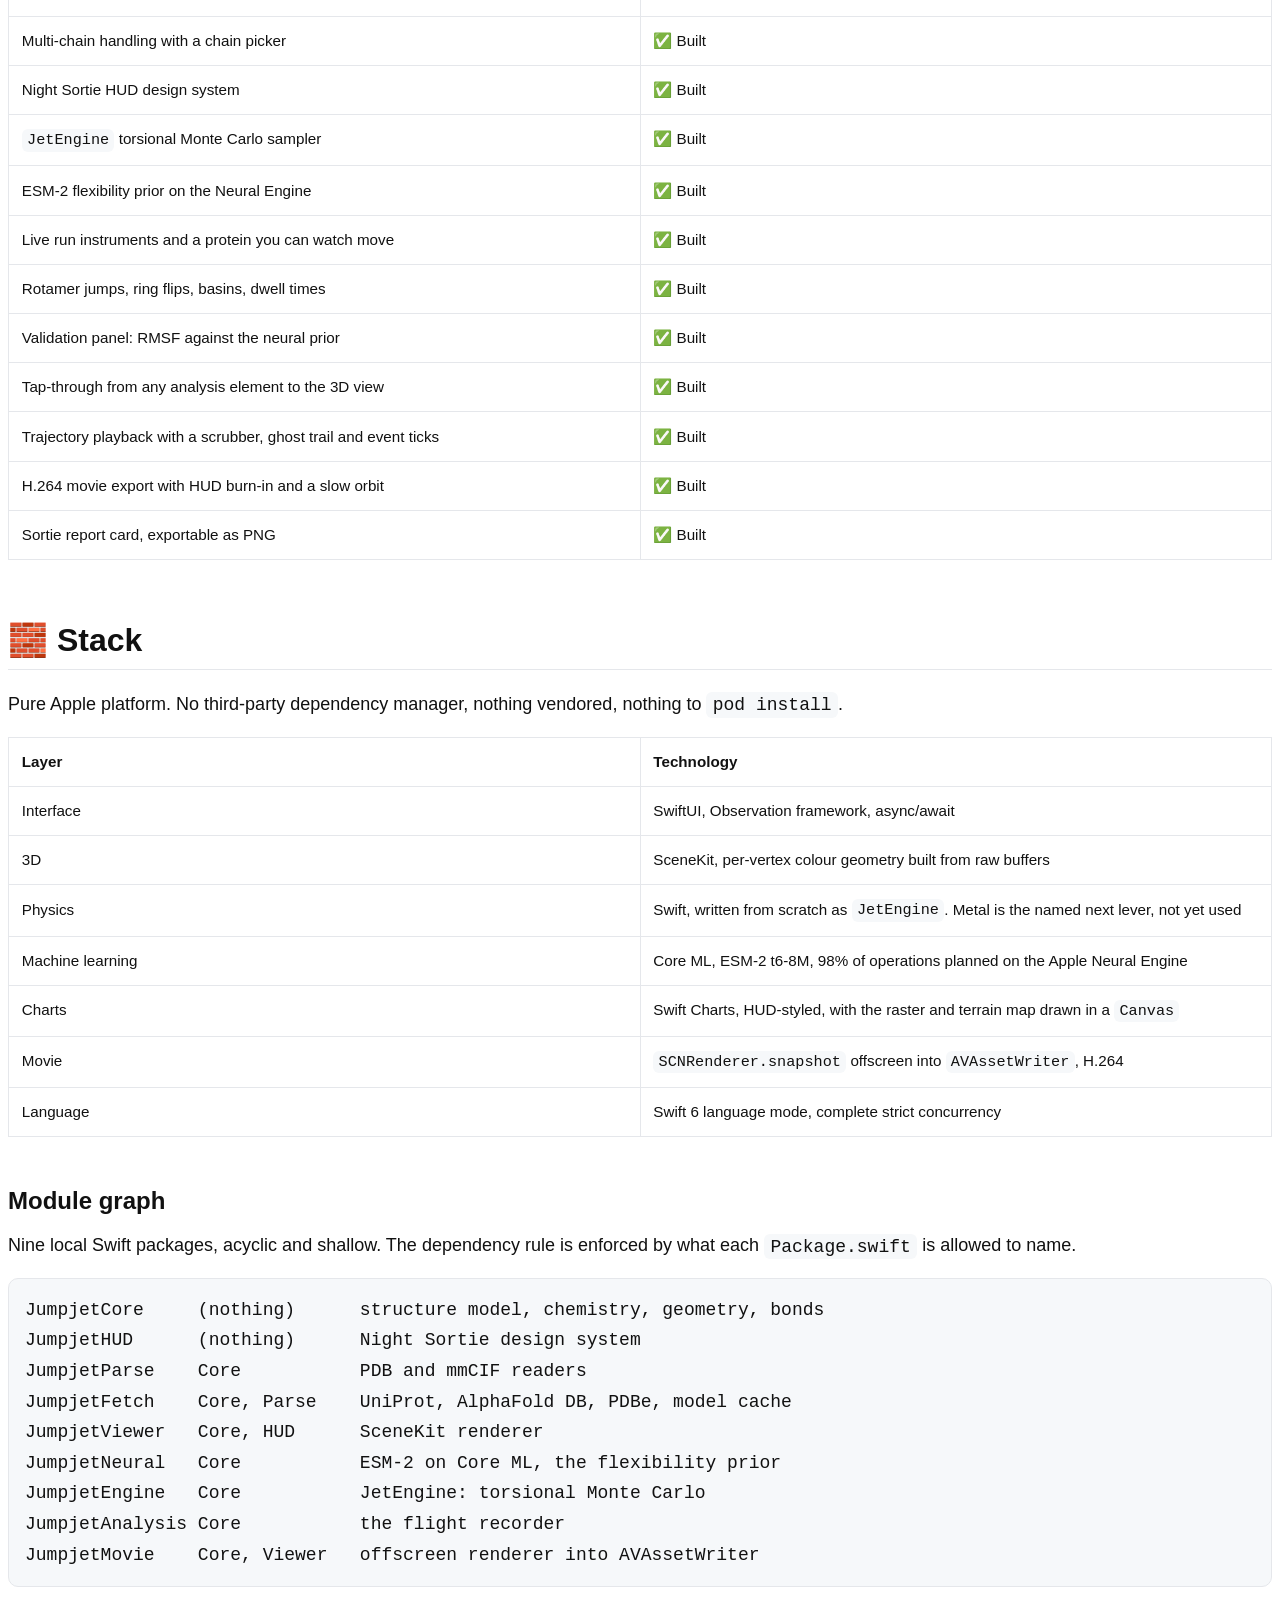
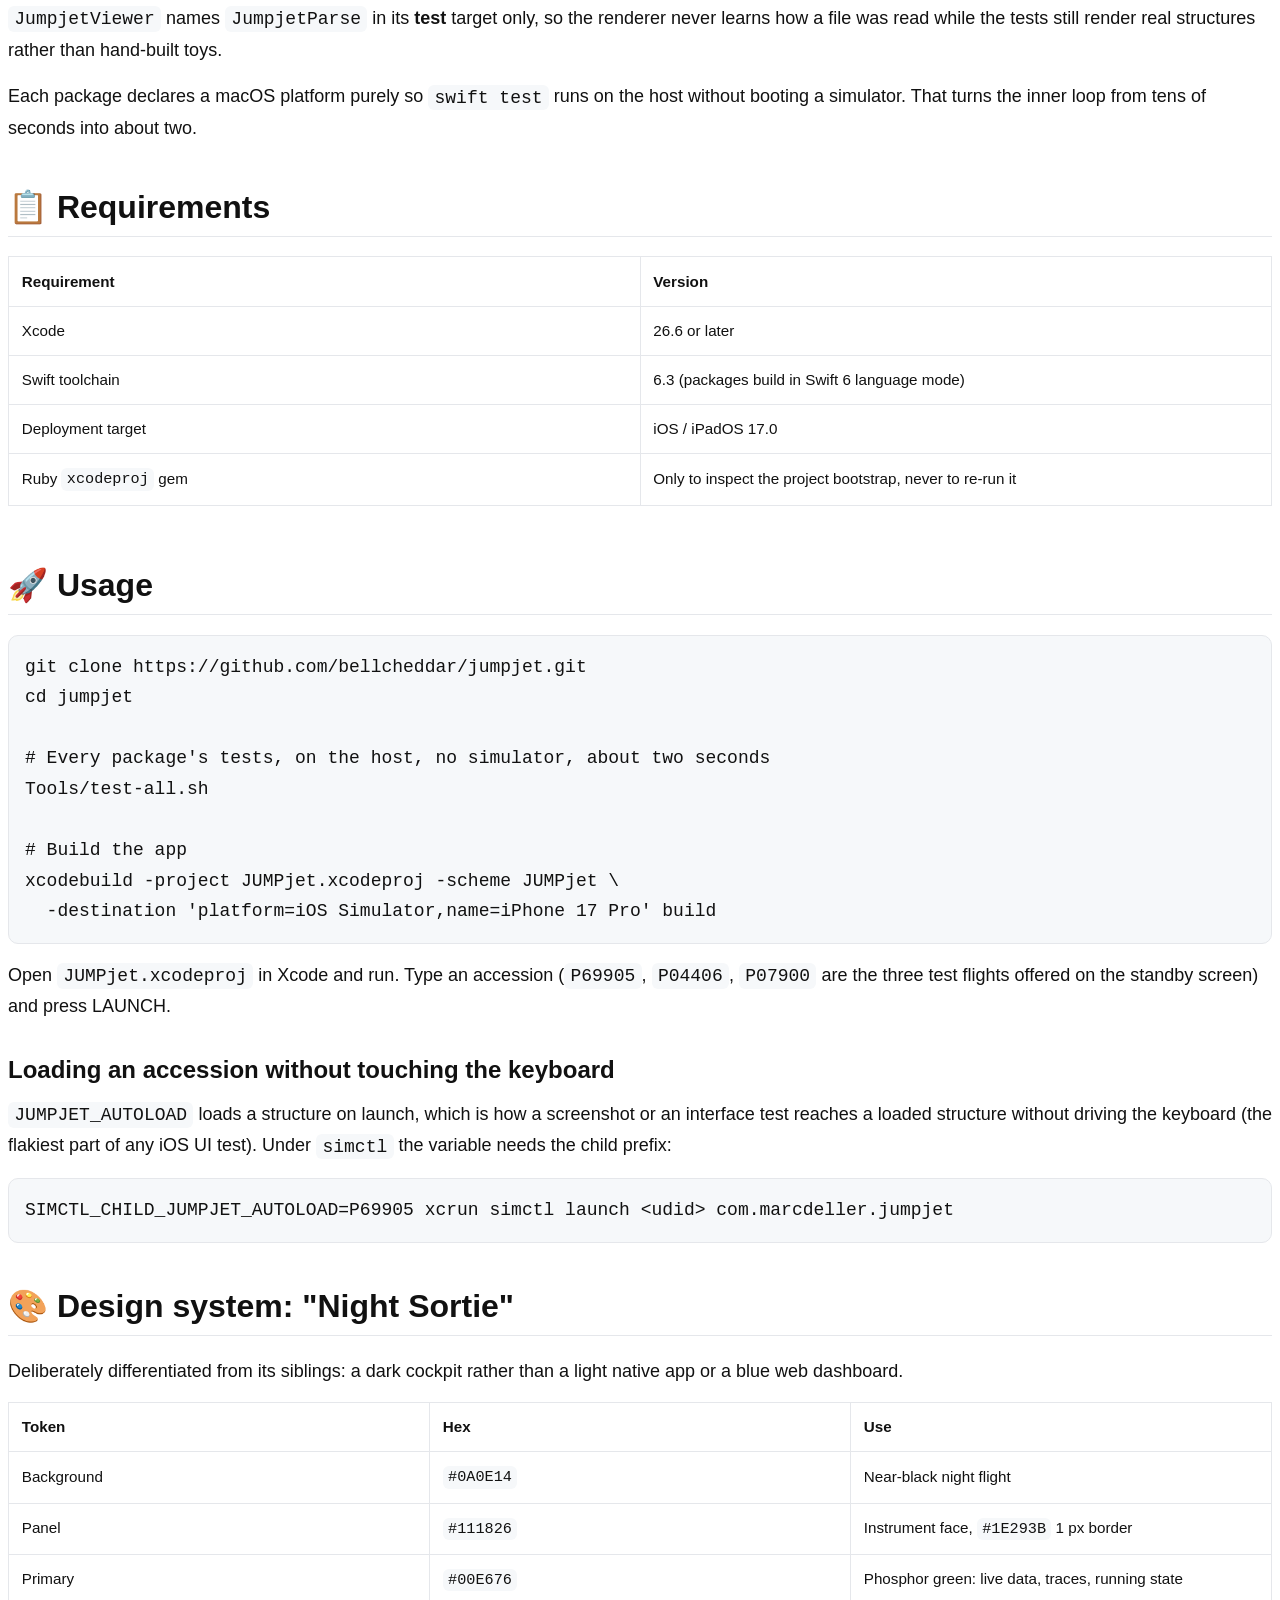
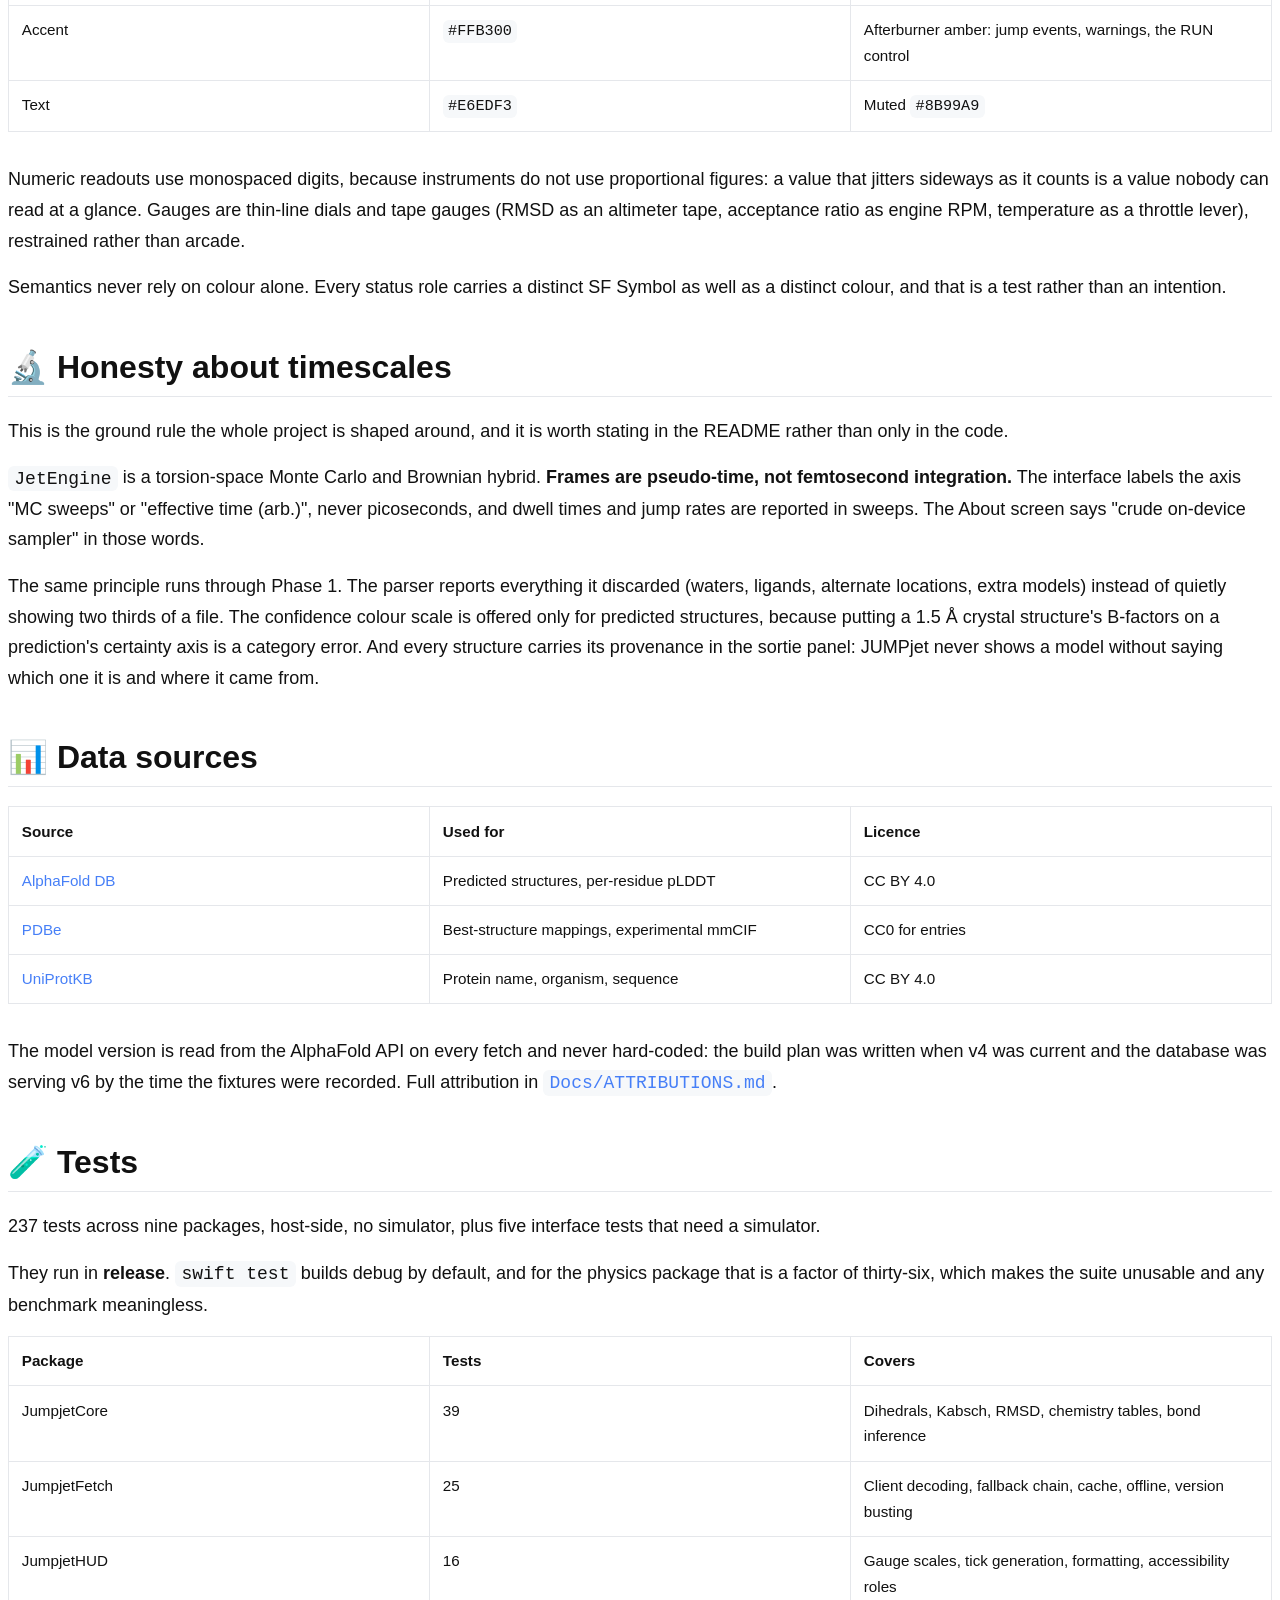
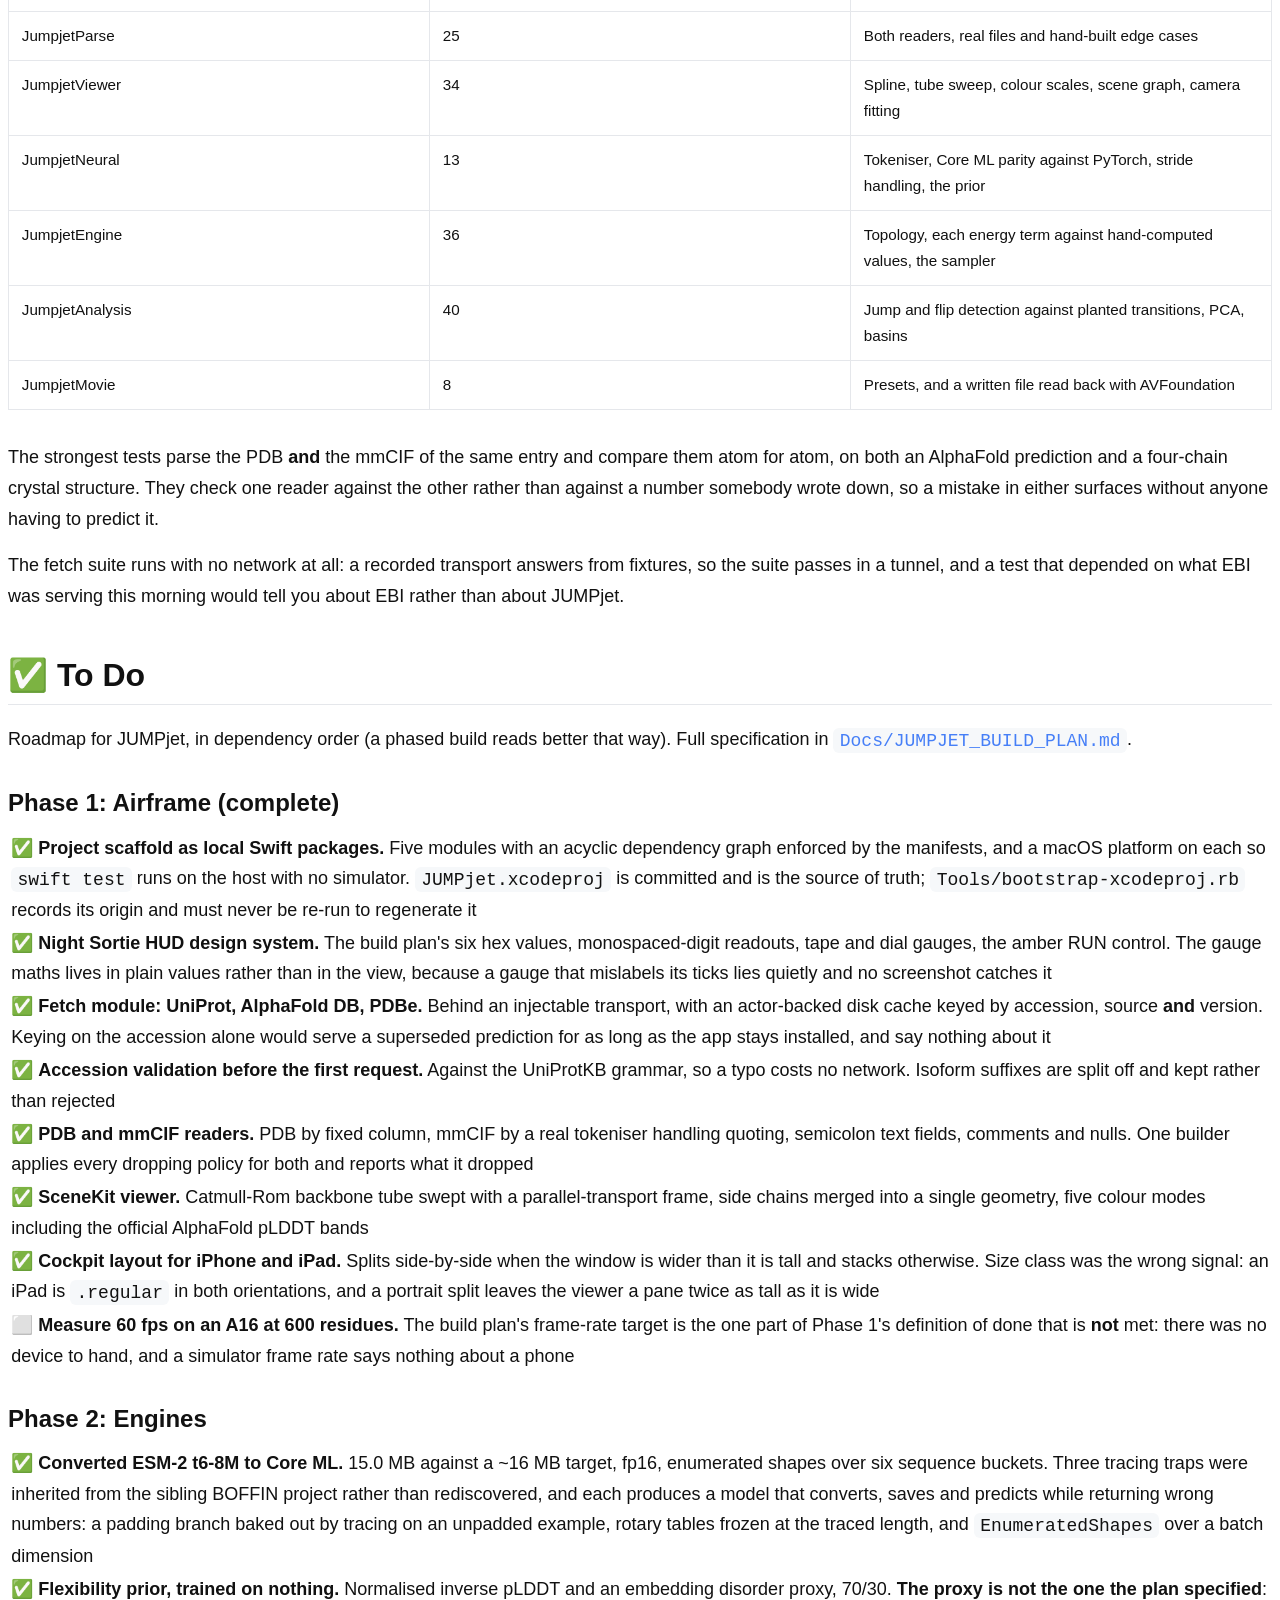
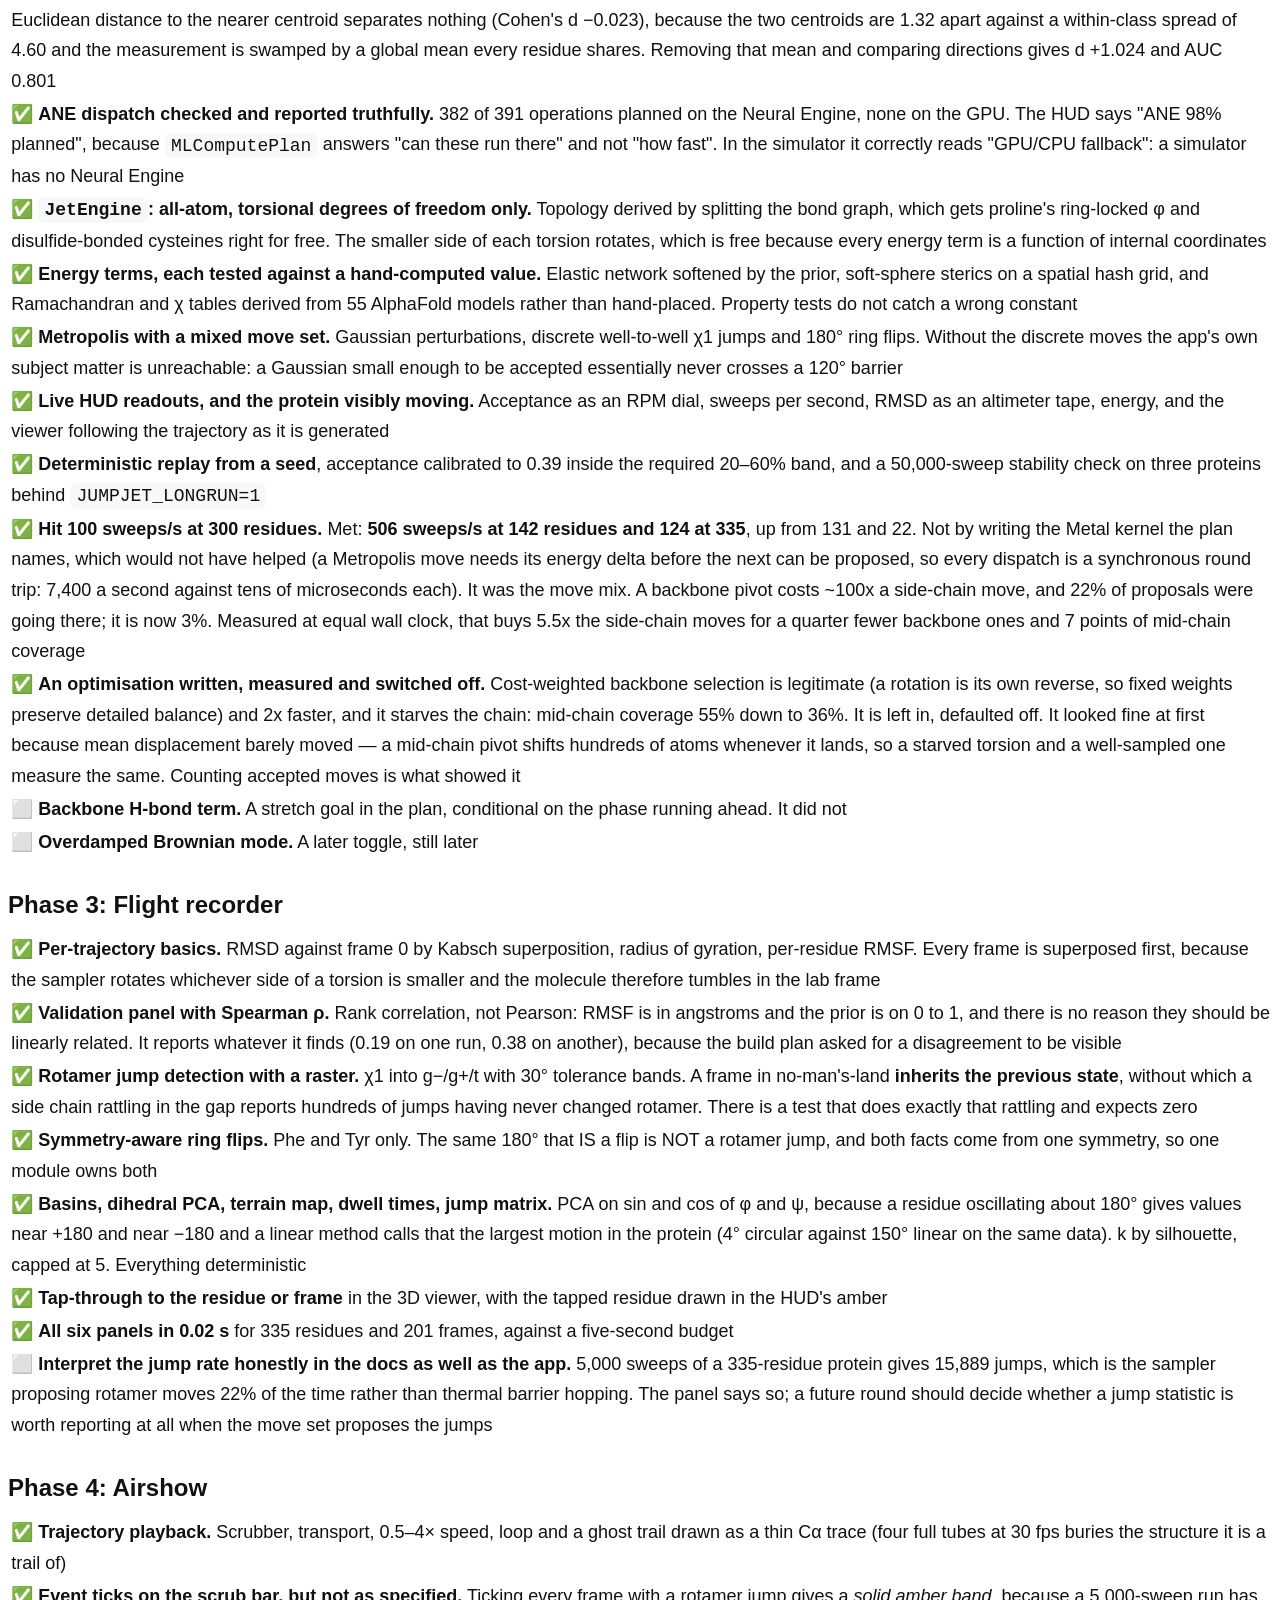
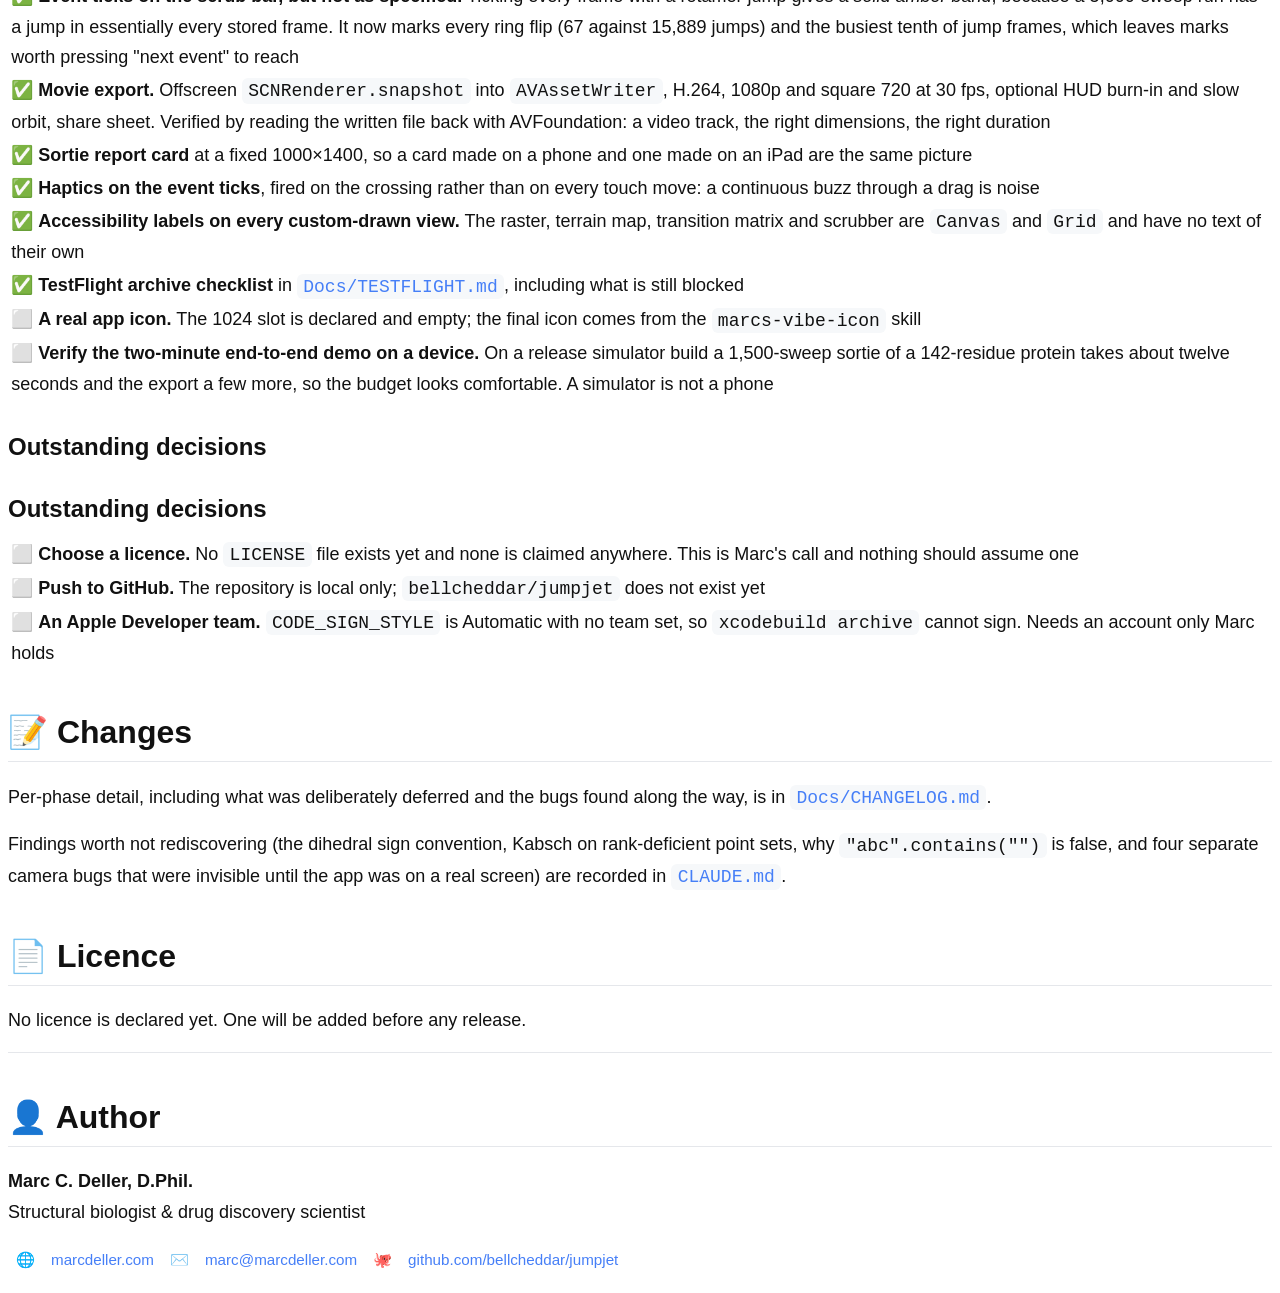
==== commit 45d6b2c3: "The throughput target, met by proposing fewer backbone moves     142 residues   130.8 -> 506.0 sweep" ====
--- a/Docs/readme-build/jumpjet.preview.html
+++ b/Docs/readme-build/jumpjet.preview.html
@@ -58,7 +58,7 @@
 <blockquote>
 <p><strong>Vertical take-off molecular dynamics: UniProt ID in, conformational movie out. No cluster, no queue, no cloud.</strong></p>
 </blockquote>
-<p><img alt="swift" src="https://img.shields.io/badge/swift-6.3-F05138?logo=swift&amp;logoColor=white"> <img alt="ios" src="https://img.shields.io/badge/iOS%20%7C%20iPadOS-17%2B-000000?logo=apple&amp;logoColor=white"> <img alt="swiftui" src="https://img.shields.io/badge/UI-SwiftUI-0071E3?logo=swift&amp;logoColor=white"> <img alt="scenekit" src="https://img.shields.io/badge/3D-SceneKit-1C244B"> <img alt="charts" src="https://img.shields.io/badge/charts-Swift%20Charts-467FF7"> <img alt="physics" src="https://img.shields.io/badge/physics-torsional%20Monte%20Carlo-9b51e0"> <img alt="coreml" src="https://img.shields.io/badge/ML-Core%20ML%20%C2%B7%20ESM--2%20t6--8M-9b51e0"> <img alt="xcode" src="https://img.shields.io/badge/Xcode-26.6-1575F9?logo=xcode&amp;logoColor=white"> <img alt="spm" src="https://img.shields.io/badge/packages-9%20local%20SPM-FA7343"> <img alt="tests" src="https://img.shields.io/badge/XCTest-232%20passing-00d084"> <img alt="deps" src="https://img.shields.io/badge/third--party%20dependencies-none-00897B"> <img alt="data" src="https://img.shields.io/badge/data-AlphaFold%20DB%20%C2%B7%20PDBe%20%C2%B7%20UniProt-467FF7"> <img alt="phase" src="https://img.shields.io/badge/phase-4%20of%204-467FF7"> <img alt="licence" src="https://img.shields.io/badge/licence-not%20yet%20declared-lightgrey"> <img alt="author" src="https://img.shields.io/badge/author-Marc%20C.%20Deller%2C%20D.Phil.-1C244B"></p>
+<p><img alt="swift" src="https://img.shields.io/badge/swift-6.3-F05138?logo=swift&amp;logoColor=white"> <img alt="ios" src="https://img.shields.io/badge/iOS%20%7C%20iPadOS-17%2B-000000?logo=apple&amp;logoColor=white"> <img alt="swiftui" src="https://img.shields.io/badge/UI-SwiftUI-0071E3?logo=swift&amp;logoColor=white"> <img alt="scenekit" src="https://img.shields.io/badge/3D-SceneKit-1C244B"> <img alt="charts" src="https://img.shields.io/badge/charts-Swift%20Charts-467FF7"> <img alt="physics" src="https://img.shields.io/badge/physics-torsional%20Monte%20Carlo-9b51e0"> <img alt="coreml" src="https://img.shields.io/badge/ML-Core%20ML%20%C2%B7%20ESM--2%20t6--8M-9b51e0"> <img alt="xcode" src="https://img.shields.io/badge/Xcode-26.6-1575F9?logo=xcode&amp;logoColor=white"> <img alt="spm" src="https://img.shields.io/badge/packages-9%20local%20SPM-FA7343"> <img alt="tests" src="https://img.shields.io/badge/XCTest-237%20passing-00d084"> <img alt="deps" src="https://img.shields.io/badge/third--party%20dependencies-none-00897B"> <img alt="data" src="https://img.shields.io/badge/data-AlphaFold%20DB%20%C2%B7%20PDBe%20%C2%B7%20UniProt-467FF7"> <img alt="phase" src="https://img.shields.io/badge/phase-4%20of%204-467FF7"> <img alt="licence" src="https://img.shields.io/badge/licence-not%20yet%20declared-lightgrey"> <img alt="author" src="https://img.shields.io/badge/author-Marc%20C.%20Deller%2C%20D.Phil.-1C244B"></p>
 <table class="emd-info-table">
 <tr>
 <td>🌐 <b>Website</b></td><td><a href="https://marcdeller.com" target="_blank" rel="noopener noreferrer">marcdeller.com</a></td>
@@ -350,7 +350,7 @@
 </table></div>
 <p>The model version is read from the AlphaFold API on every fetch and never hard-coded: the build plan was written when v4 was current and the database was serving v6 by the time the fixtures were recorded. Full attribution in <a href="Docs/ATTRIBUTIONS.md"><code>Docs/ATTRIBUTIONS.md</code></a>.</p>
 <h2>🧪 Tests</h2>
-<p>232 tests across nine packages, host-side, no simulator, plus four interface tests that need a simulator.</p>
+<p>237 tests across nine packages, host-side, no simulator, plus five interface tests that need a simulator.</p>
 <p>They run in <strong>release</strong>. <code>swift test</code> builds debug by default, and for the physics package that is a factor of thirty-six, which makes the suite unusable and any benchmark meaningless.</p>
 <div class="emd-table-wrap"><table class="emd-data-table">
 <thead>
@@ -393,12 +393,12 @@
 </tr>
 <tr>
 <td data-label="Package">JumpjetEngine</td>
-<td data-label="Tests">33</td>
+<td data-label="Tests">36</td>
 <td data-label="Covers">Topology, each energy term against hand-computed values, the sampler</td>
 </tr>
 <tr>
 <td data-label="Package">JumpjetAnalysis</td>
-<td data-label="Tests">39</td>
+<td data-label="Tests">40</td>
 <td data-label="Covers">Jump and flip detection against planted transitions, PCA, basins</td>
 </tr>
 <tr>
@@ -433,7 +433,8 @@
 <li><span class="emd-check">&#9989;</span> <strong>Metropolis with a mixed move set.</strong> Gaussian perturbations, discrete well-to-well χ1 jumps and 180° ring flips. Without the discrete moves the app's own subject matter is unreachable: a Gaussian small enough to be accepted essentially never crosses a 120° barrier</li>
 <li><span class="emd-check">&#9989;</span> <strong>Live HUD readouts, and the protein visibly moving.</strong> Acceptance as an RPM dial, sweeps per second, RMSD as an altimeter tape, energy, and the viewer following the trajectory as it is generated</li>
 <li><span class="emd-check">&#9989;</span> <strong>Deterministic replay from a seed</strong>, acceptance calibrated to 0.39 inside the required 20–60% band, and a 50,000-sweep stability check on three proteins behind <code>JUMPJET_LONGRUN=1</code></li>
-<li><span class="emd-check">&#11036;</span> <strong>Hit 100 sweeps/s at 300 residues.</strong> The one Phase 2 requirement <strong>not</strong> met: 130.8 sweeps/s at 142 residues but 22.3 at 335. The cost is structural (a backbone rotation moves a quarter of the atoms and 97% of the time goes on re-testing their neighbourhoods), and two attempts made it worse: a deterministic <code>concurrentPerform</code> split was <strong>seven times slower</strong>, and per-cell distance culling was slower <em>and</em> silently wrong. Metal is the build plan's own named lever and has not been attempted</li>
+<li><span class="emd-check">&#9989;</span> <strong>Hit 100 sweeps/s at 300 residues.</strong> Met: <strong>506 sweeps/s at 142 residues and 124 at 335</strong>, up from 131 and 22. Not by writing the Metal kernel the plan names, which would not have helped (a Metropolis move needs its energy delta before the next can be proposed, so every dispatch is a synchronous round trip: 7,400 a second against tens of microseconds each). It was the move mix. A backbone pivot costs ~100x a side-chain move, and 22% of proposals were going there; it is now 3%. Measured at equal wall clock, that buys 5.5x the side-chain moves for a quarter fewer backbone ones and 7 points of mid-chain coverage</li>
+<li><span class="emd-check">&#9989;</span> <strong>An optimisation written, measured and switched off.</strong> Cost-weighted backbone selection is legitimate (a rotation is its own reverse, so fixed weights preserve detailed balance) and 2x faster, and it starves the chain: mid-chain coverage 55% down to 36%. It is left in, defaulted off. It looked fine at first because mean displacement barely moved — a mid-chain pivot shifts hundreds of atoms whenever it lands, so a starved torsion and a well-sampled one measure the same. Counting accepted moves is what showed it</li>
 <li><span class="emd-check">&#11036;</span> <strong>Backbone H-bond term.</strong> A stretch goal in the plan, conditional on the phase running ahead. It did not</li>
 <li><span class="emd-check">&#11036;</span> <strong>Overdamped Brownian mode.</strong> A later toggle, still later</li>
 </ul>
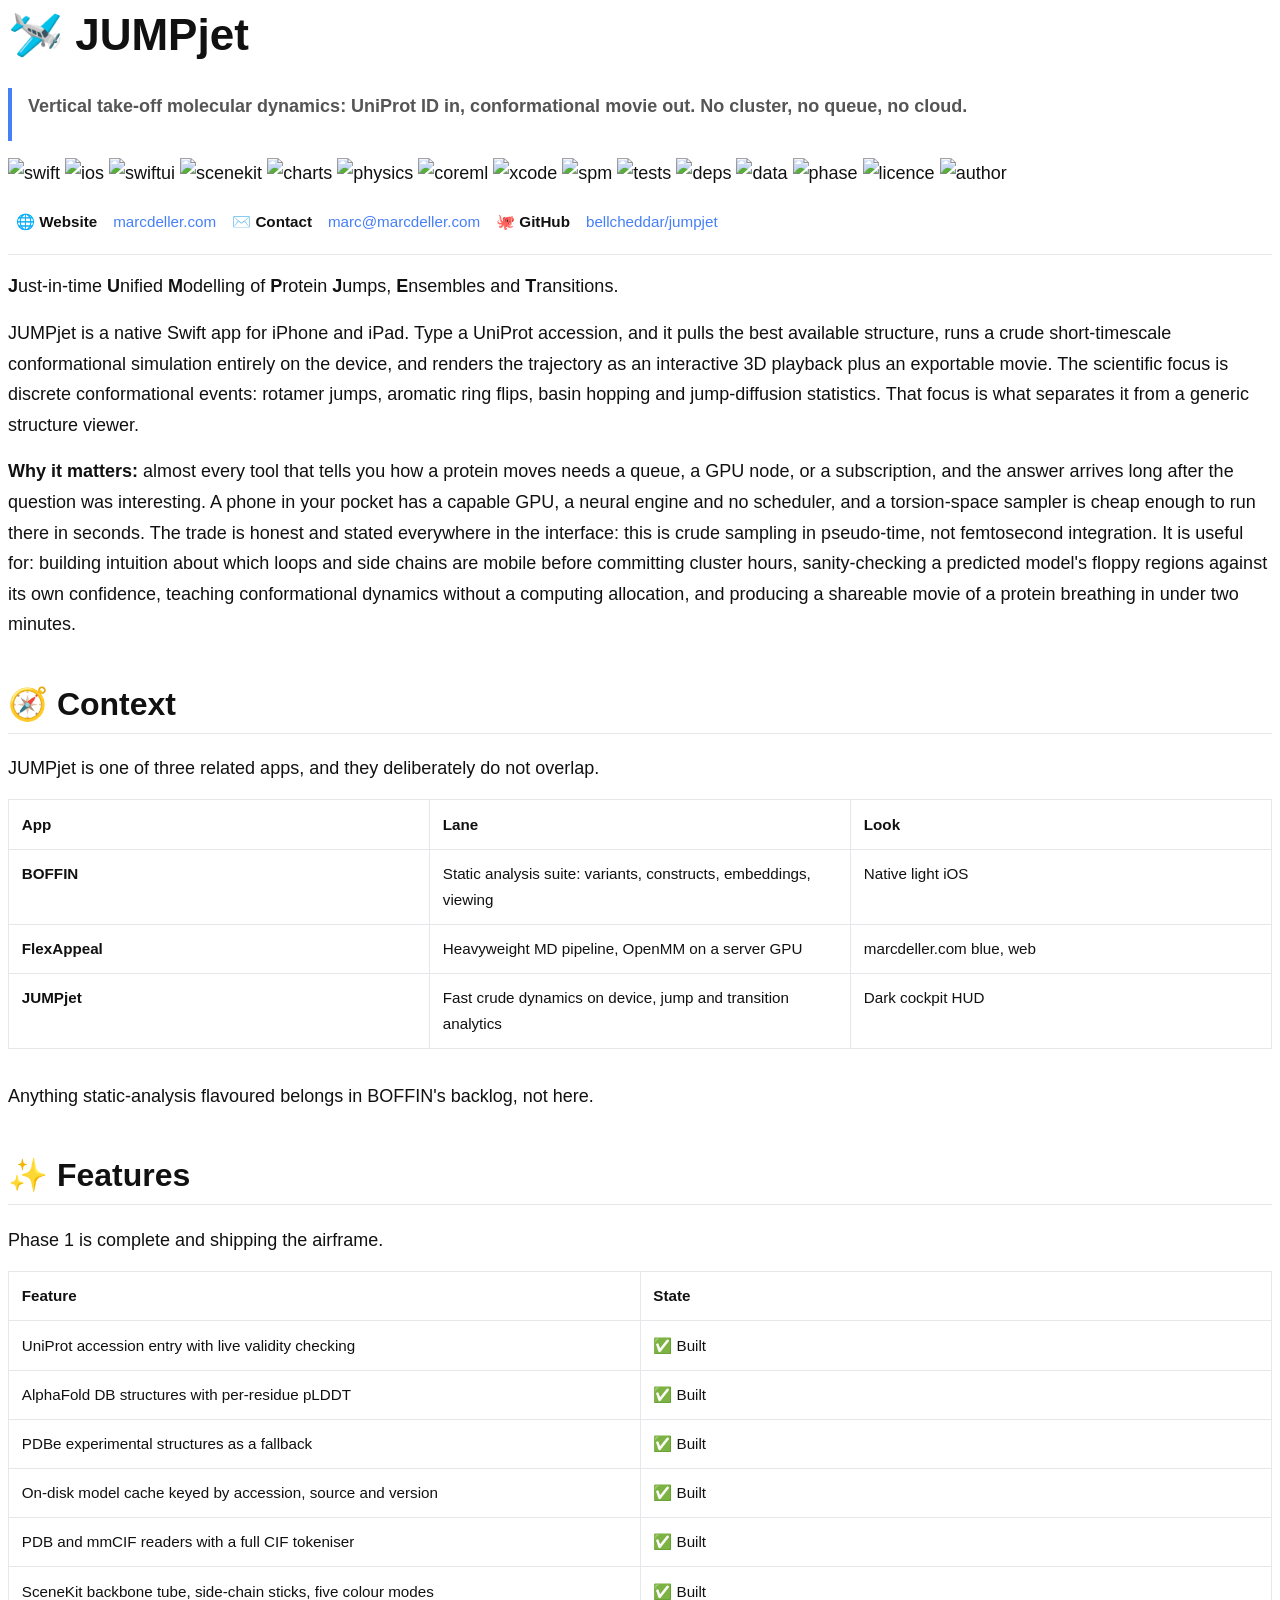
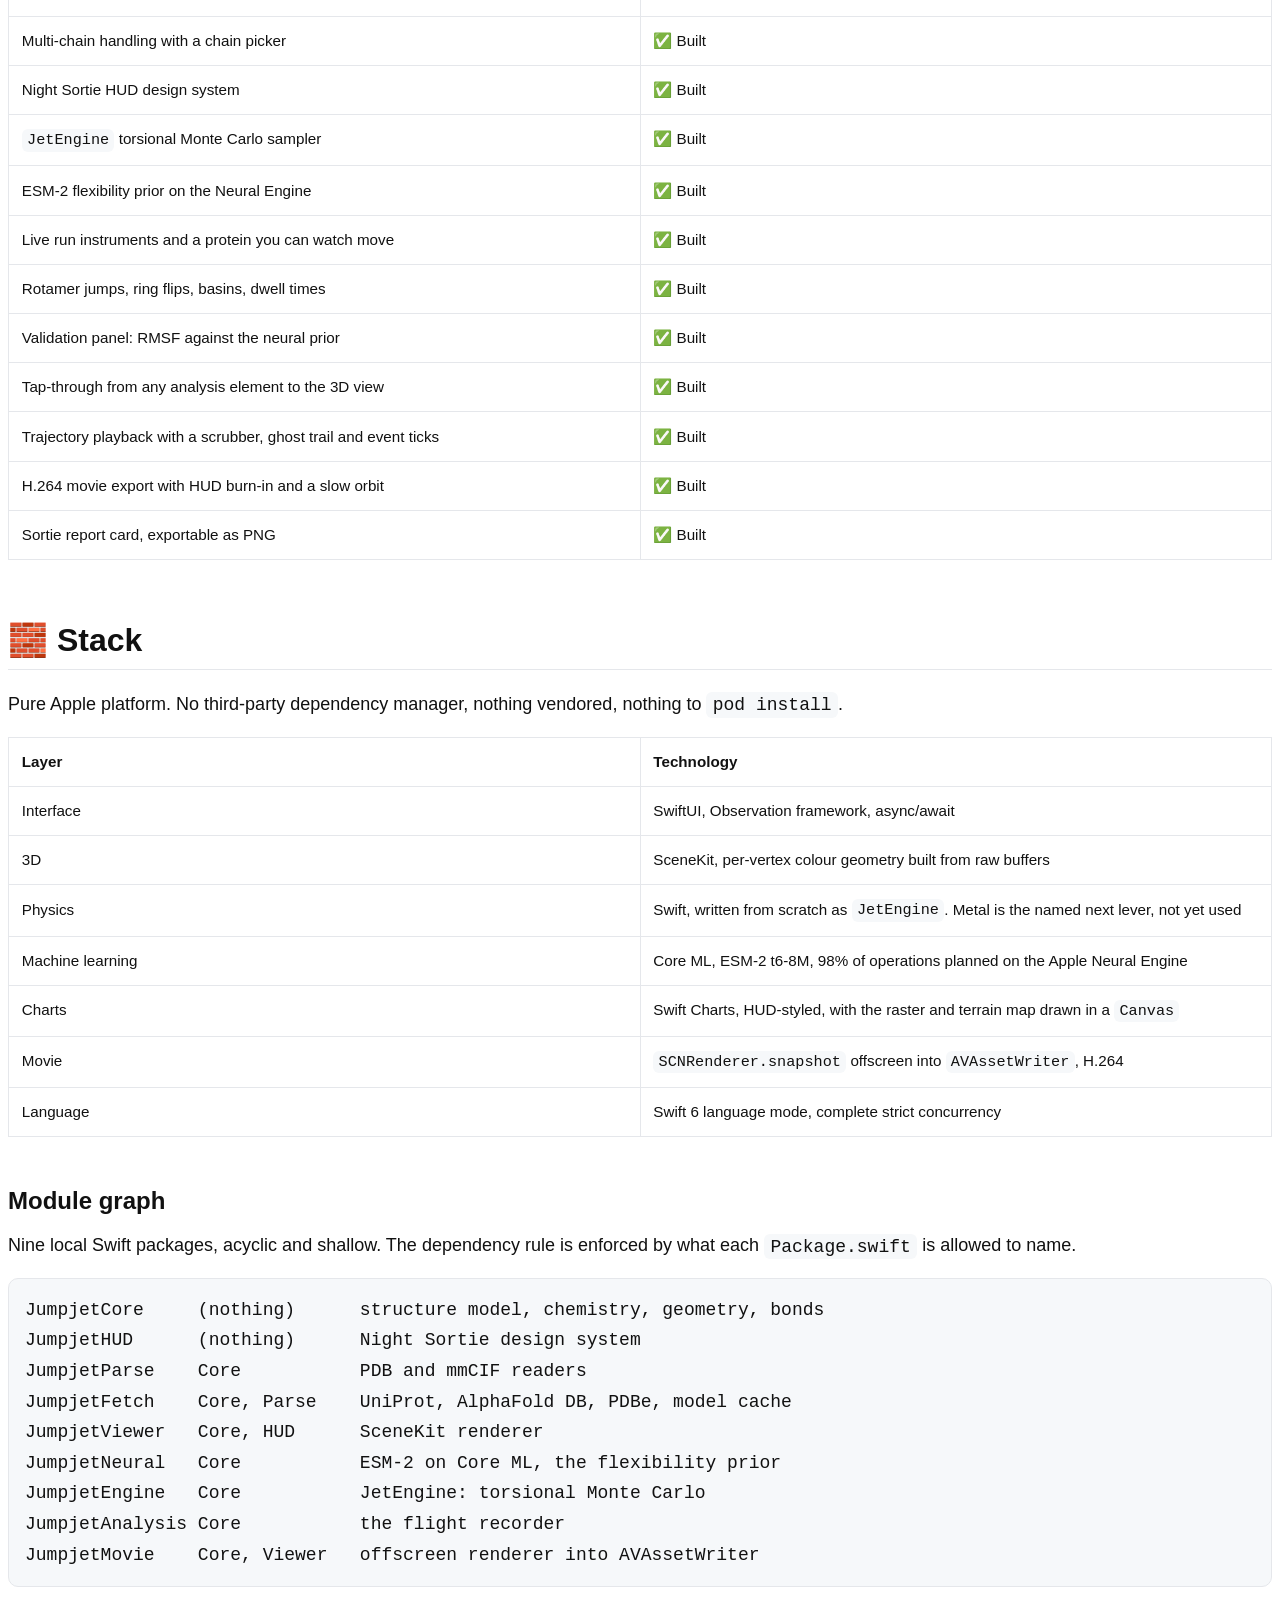
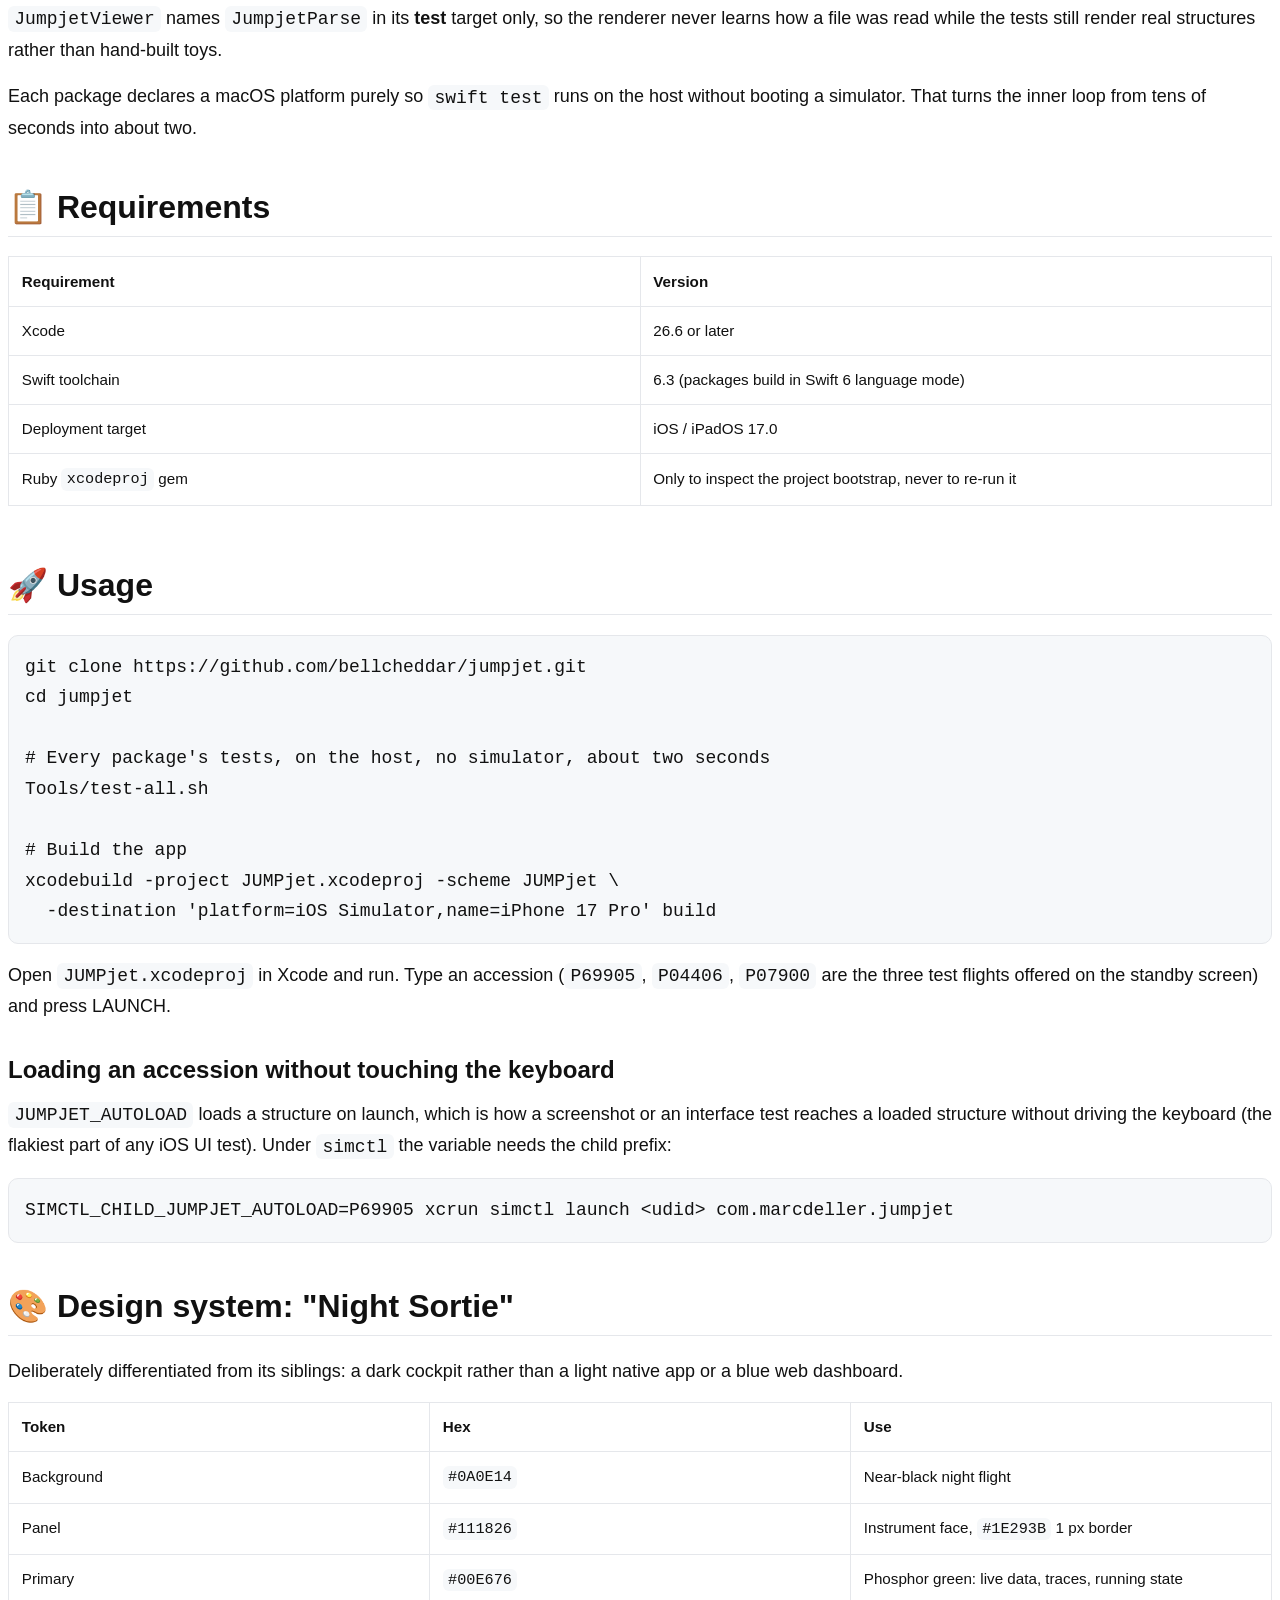
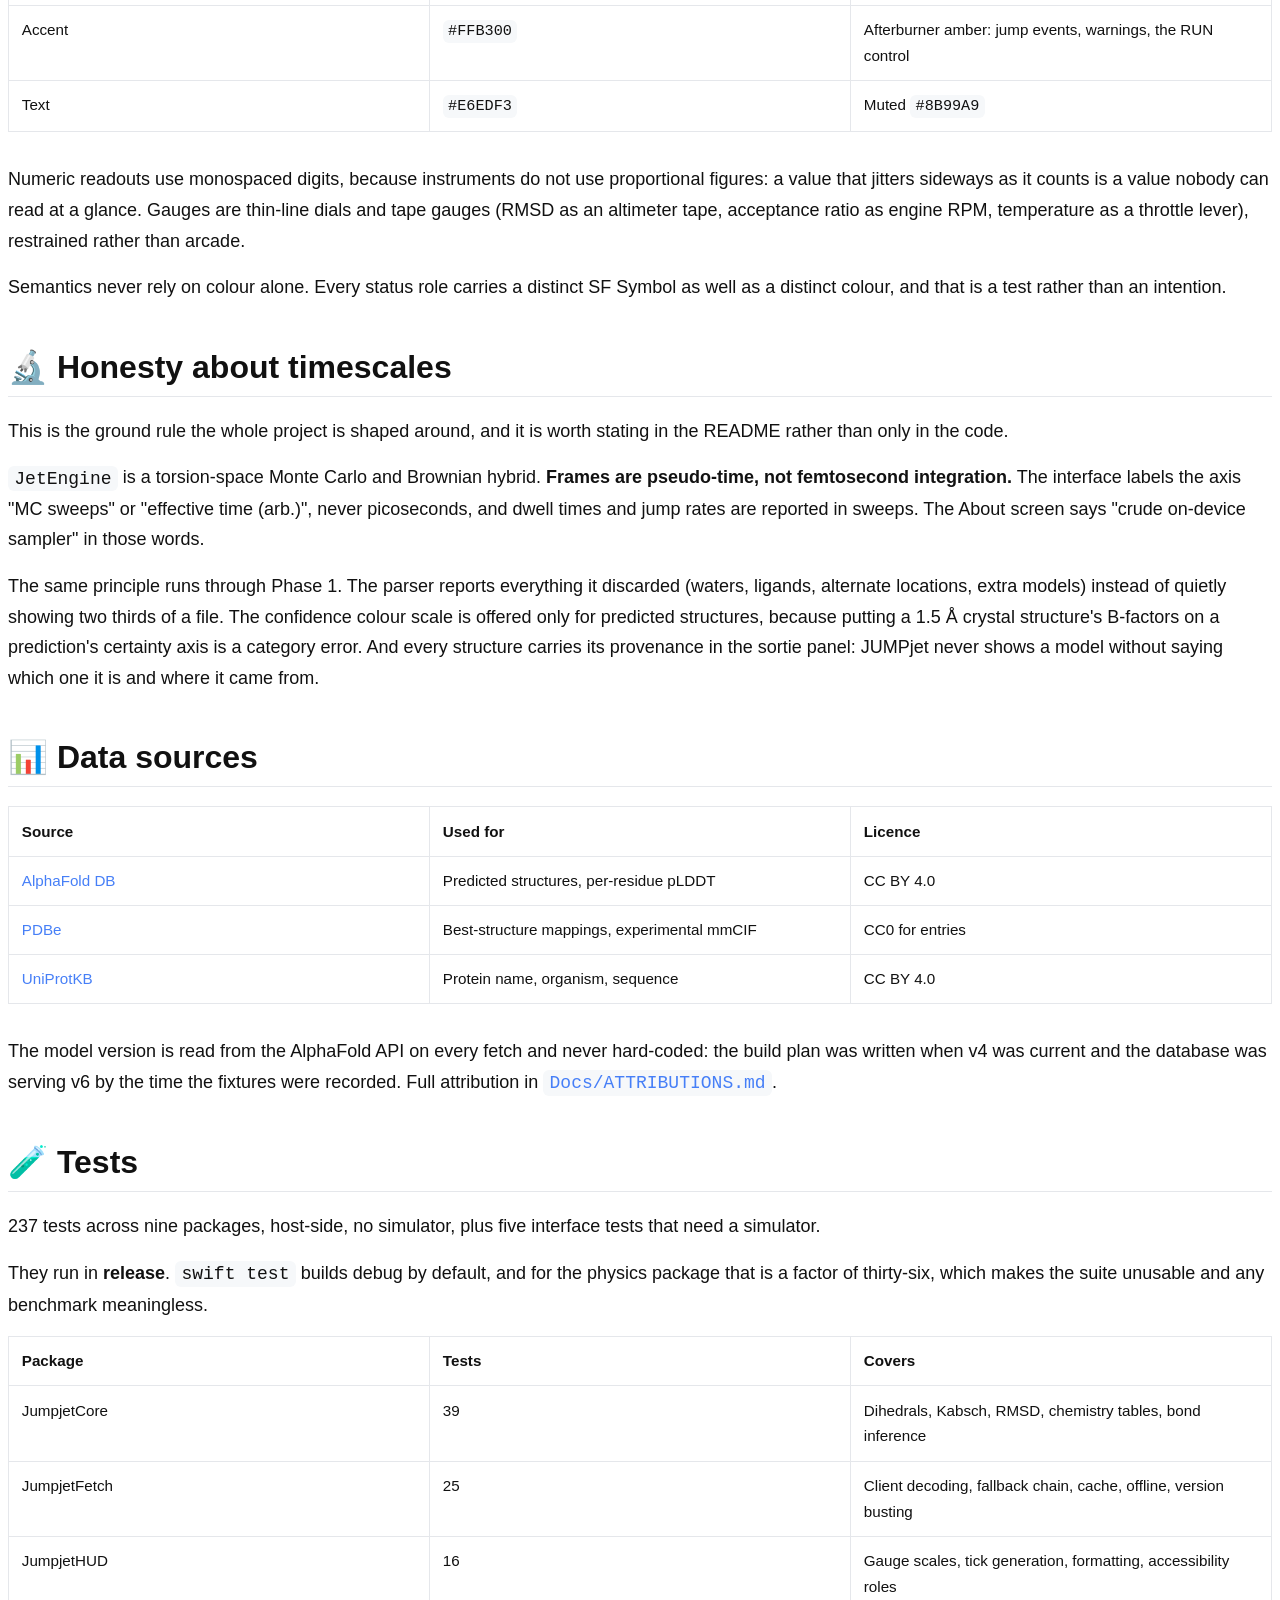
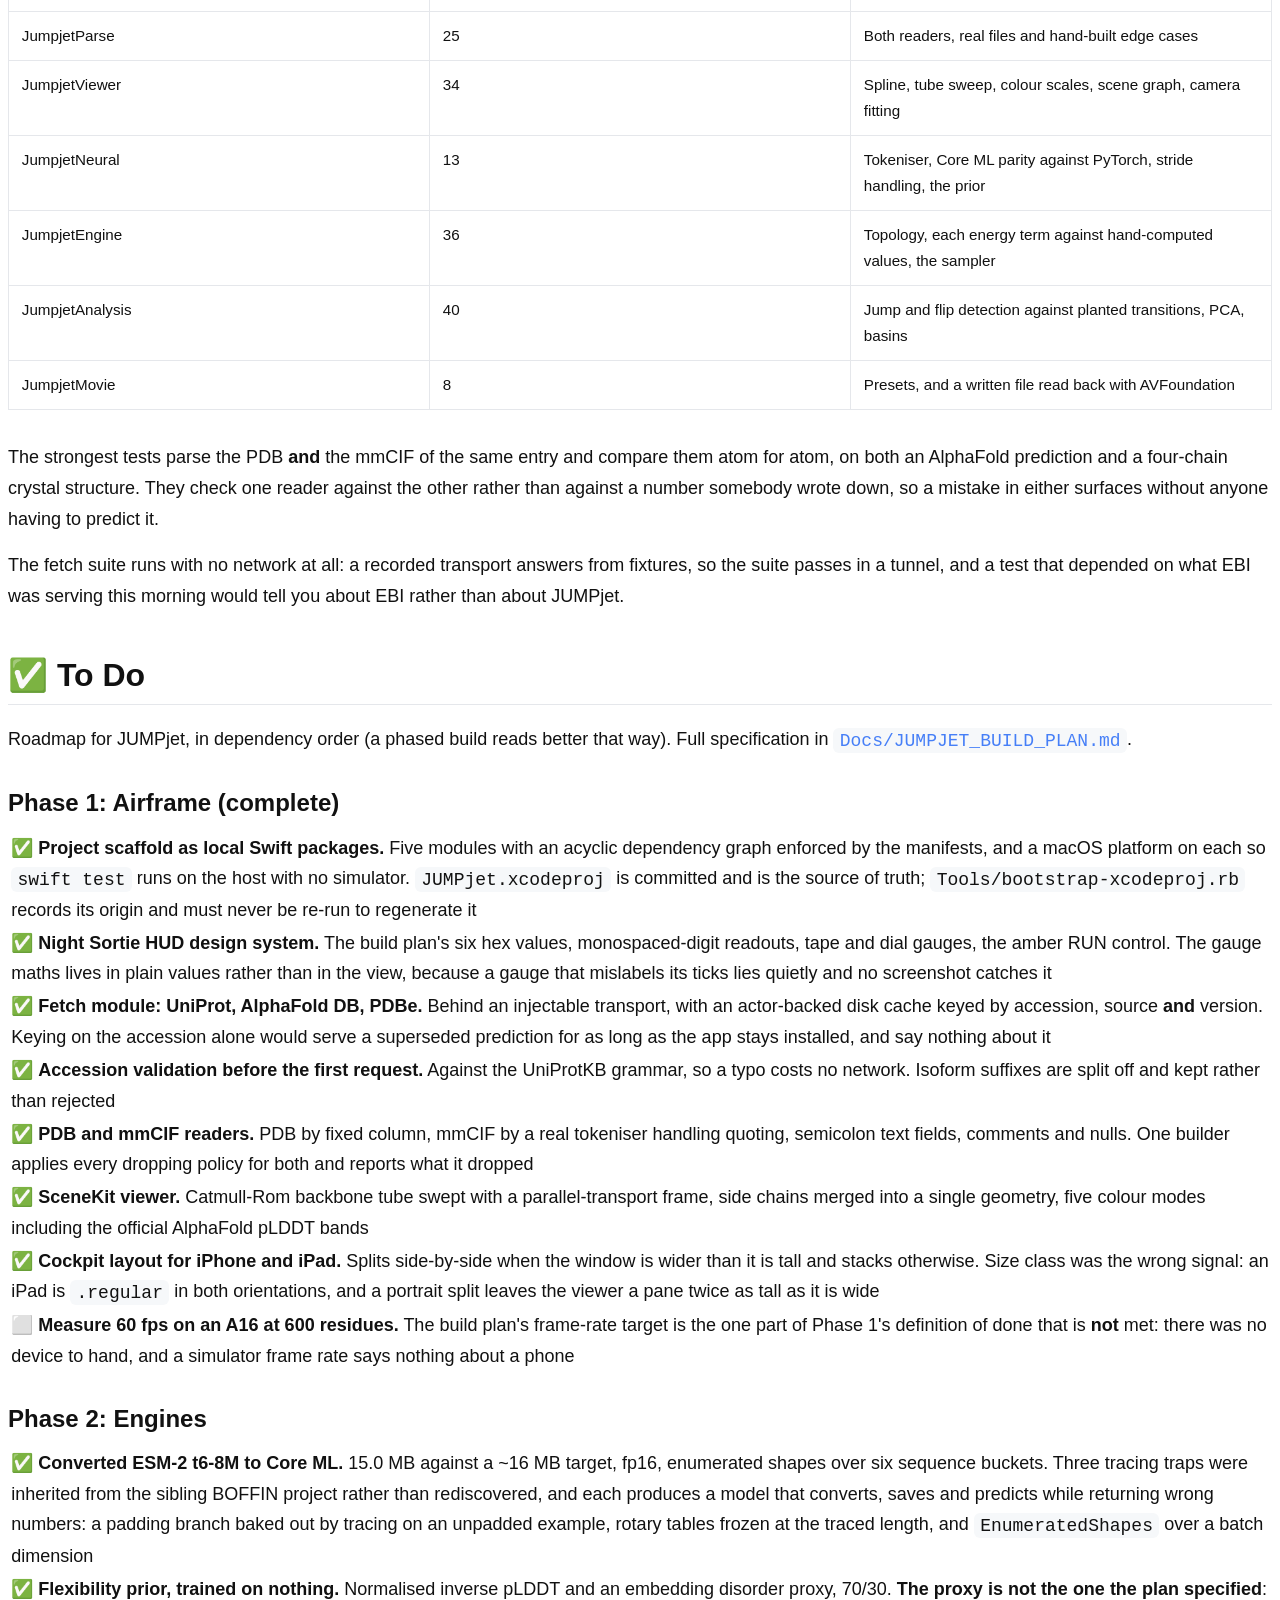
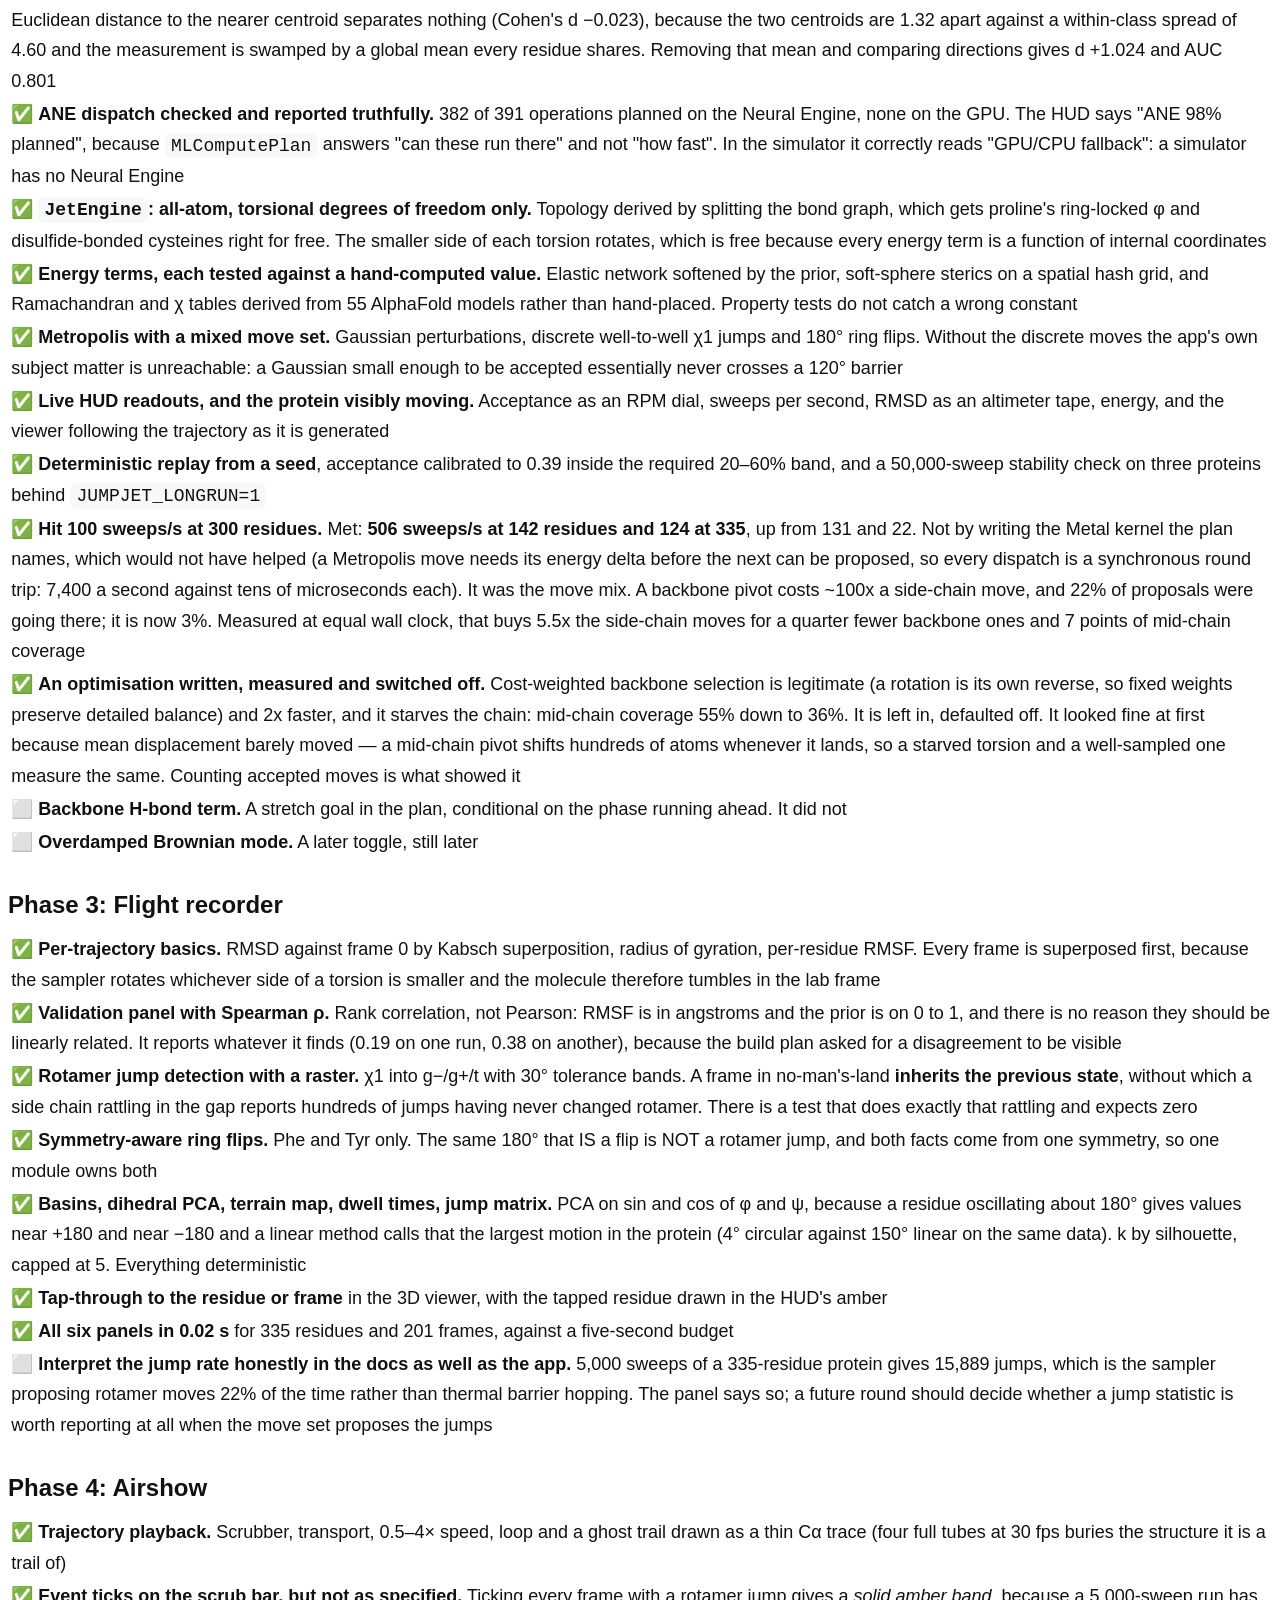
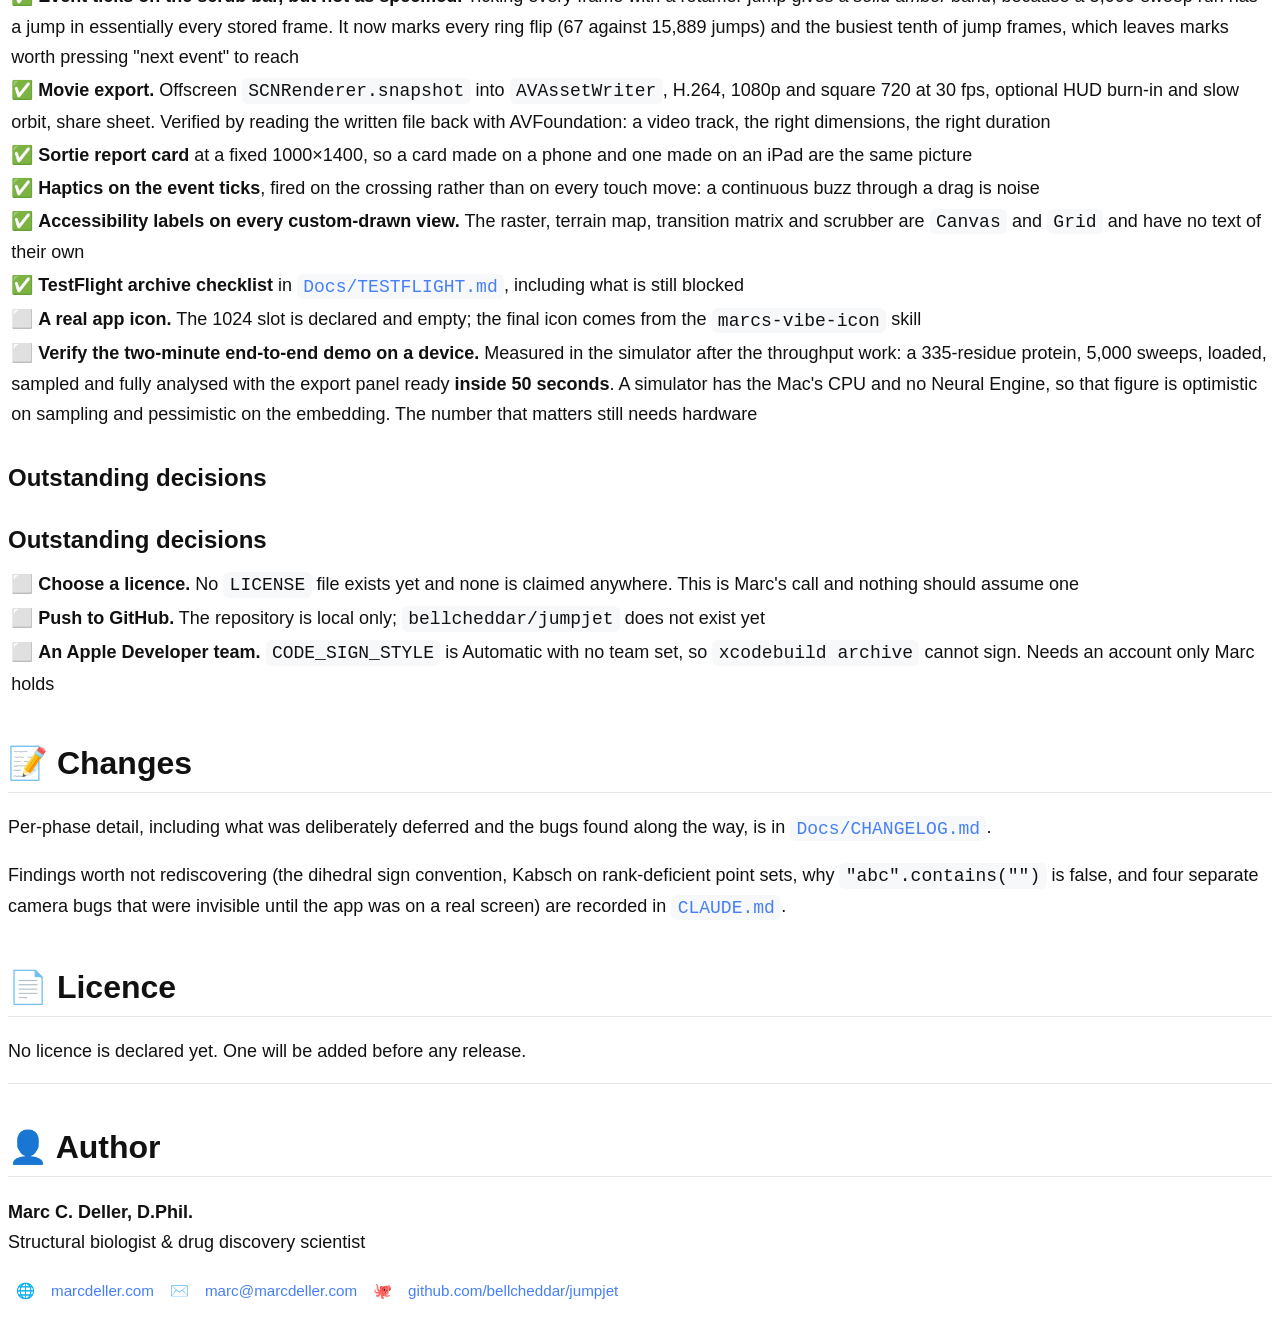
==== commit f8284480: "Measure the two-minute demo as far as a simulator can A 335-residue protein, 5,000 sweeps, loaded, s" ====
--- a/Docs/readme-build/jumpjet.preview.html
+++ b/Docs/readme-build/jumpjet.preview.html
@@ -459,7 +459,7 @@
 <li><span class="emd-check">&#9989;</span> <strong>Accessibility labels on every custom-drawn view.</strong> The raster, terrain map, transition matrix and scrubber are <code>Canvas</code> and <code>Grid</code> and have no text of their own</li>
 <li><span class="emd-check">&#9989;</span> <strong>TestFlight archive checklist</strong> in <a href="Docs/TESTFLIGHT.md"><code>Docs/TESTFLIGHT.md</code></a>, including what is still blocked</li>
 <li><span class="emd-check">&#11036;</span> <strong>A real app icon.</strong> The 1024 slot is declared and empty; the final icon comes from the <code>marcs-vibe-icon</code> skill</li>
-<li><span class="emd-check">&#11036;</span> <strong>Verify the two-minute end-to-end demo on a device.</strong> On a release simulator build a 1,500-sweep sortie of a 142-residue protein takes about twelve seconds and the export a few more, so the budget looks comfortable. A simulator is not a phone</li>
+<li><span class="emd-check">&#11036;</span> <strong>Verify the two-minute end-to-end demo on a device.</strong> Measured in the simulator after the throughput work: a 335-residue protein, 5,000 sweeps, loaded, sampled and fully analysed with the export panel ready <strong>inside 50 seconds</strong>. A simulator has the Mac's CPU and no Neural Engine, so that figure is optimistic on sampling and pessimistic on the embedding. The number that matters still needs hardware</li>
 </ul>
 <h3>Outstanding decisions</h3>
 <h3>Outstanding decisions</h3>
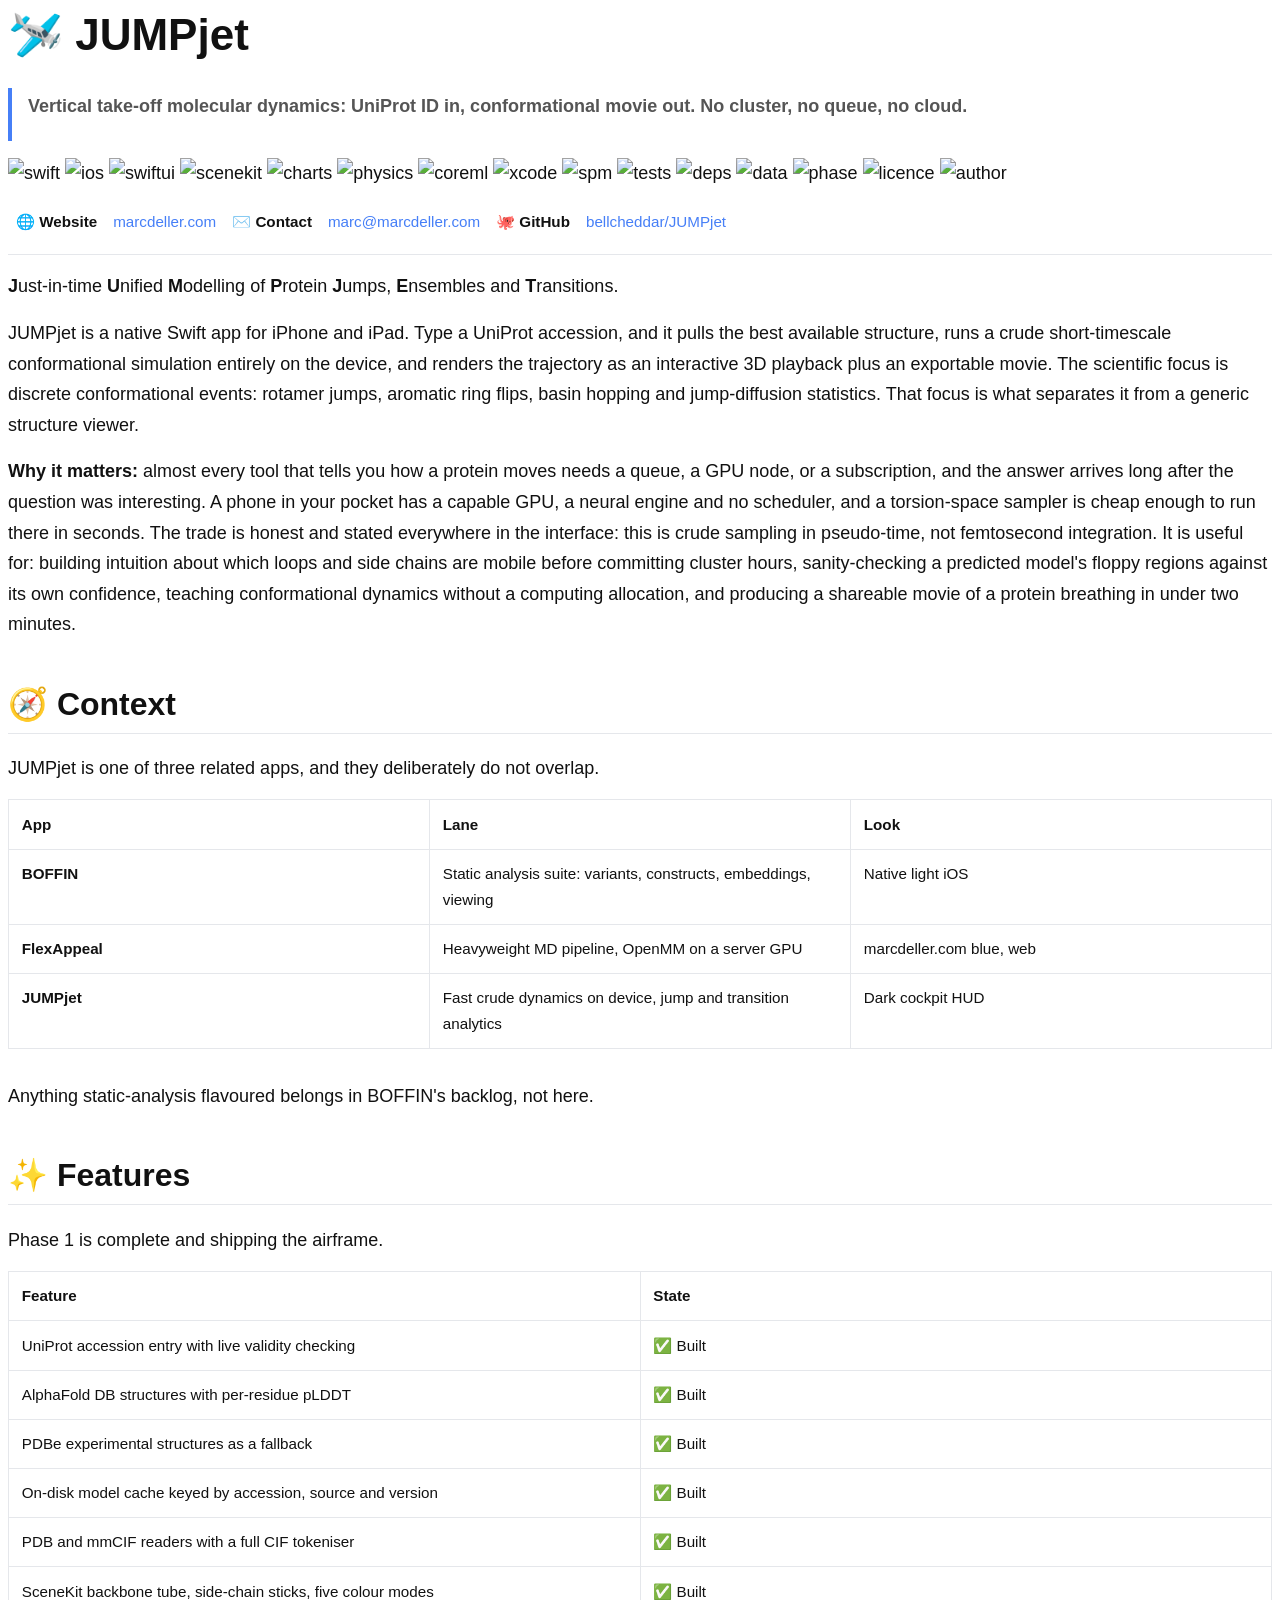
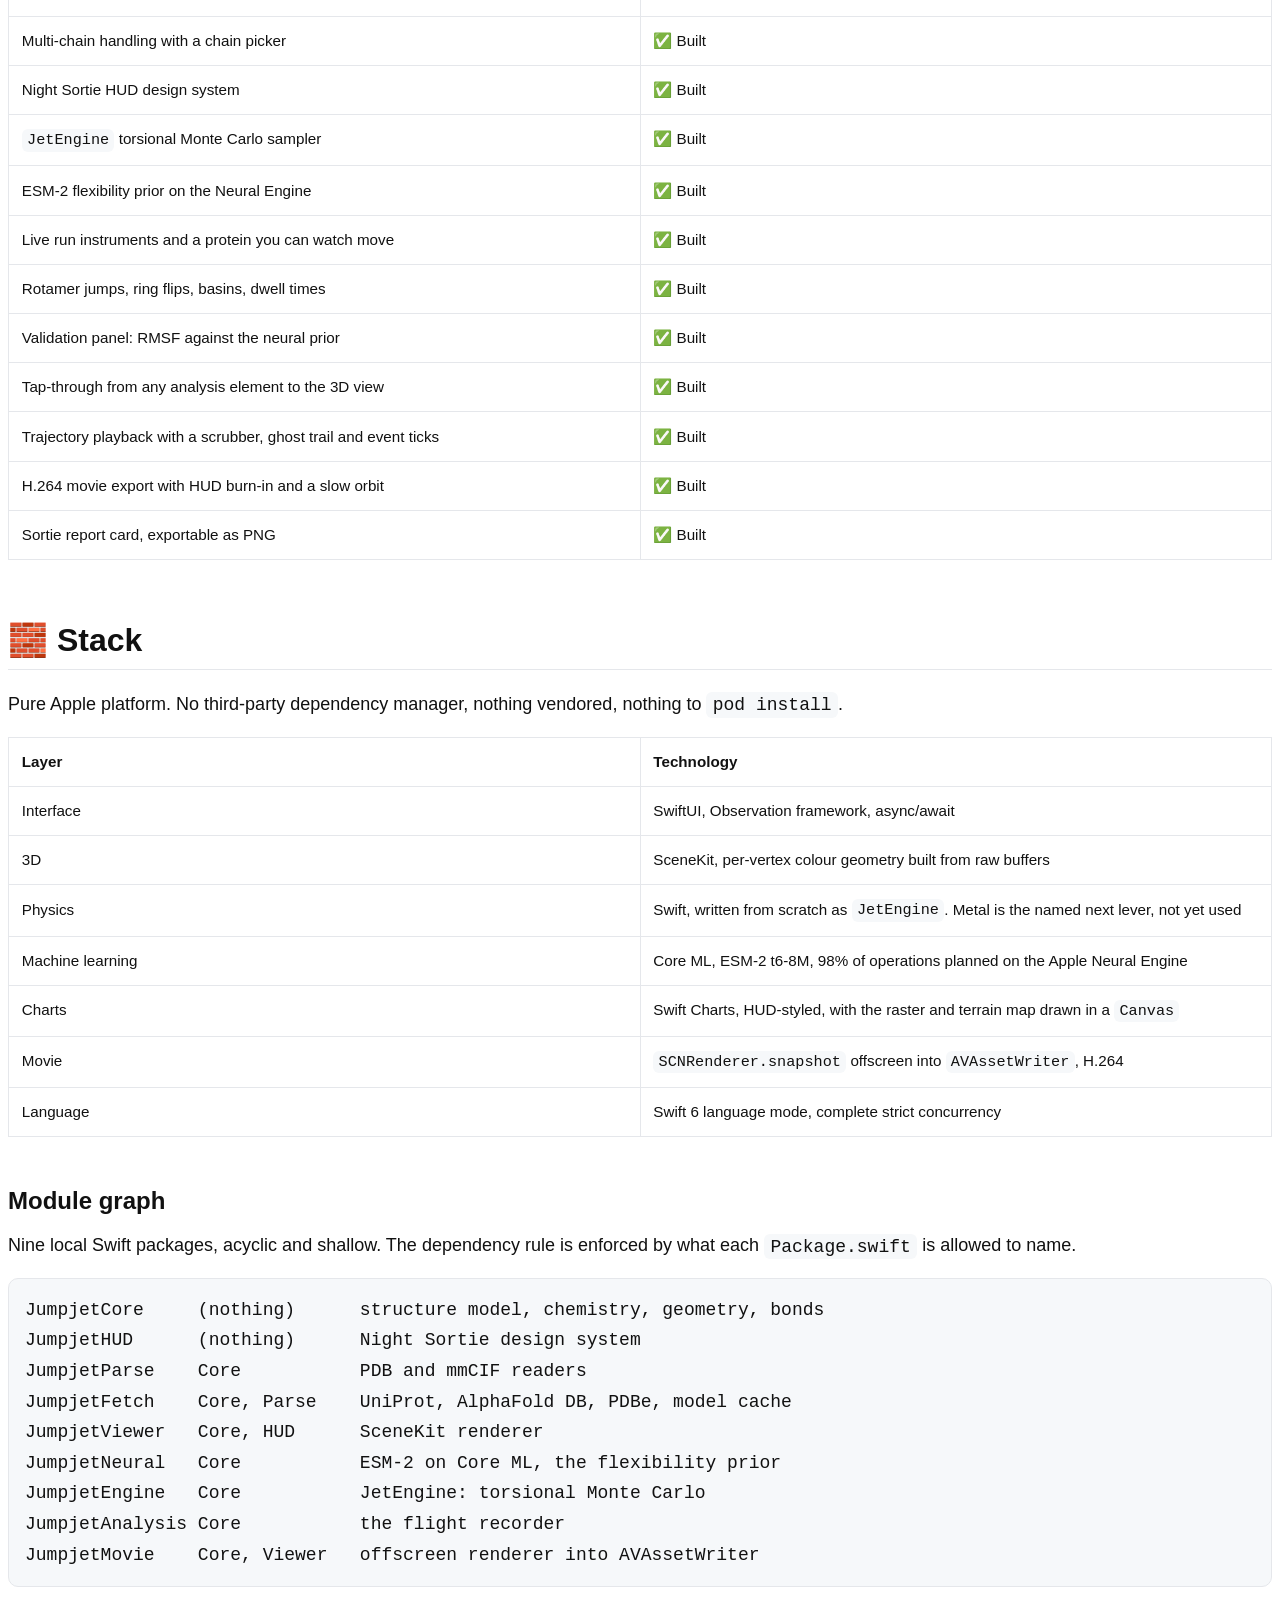
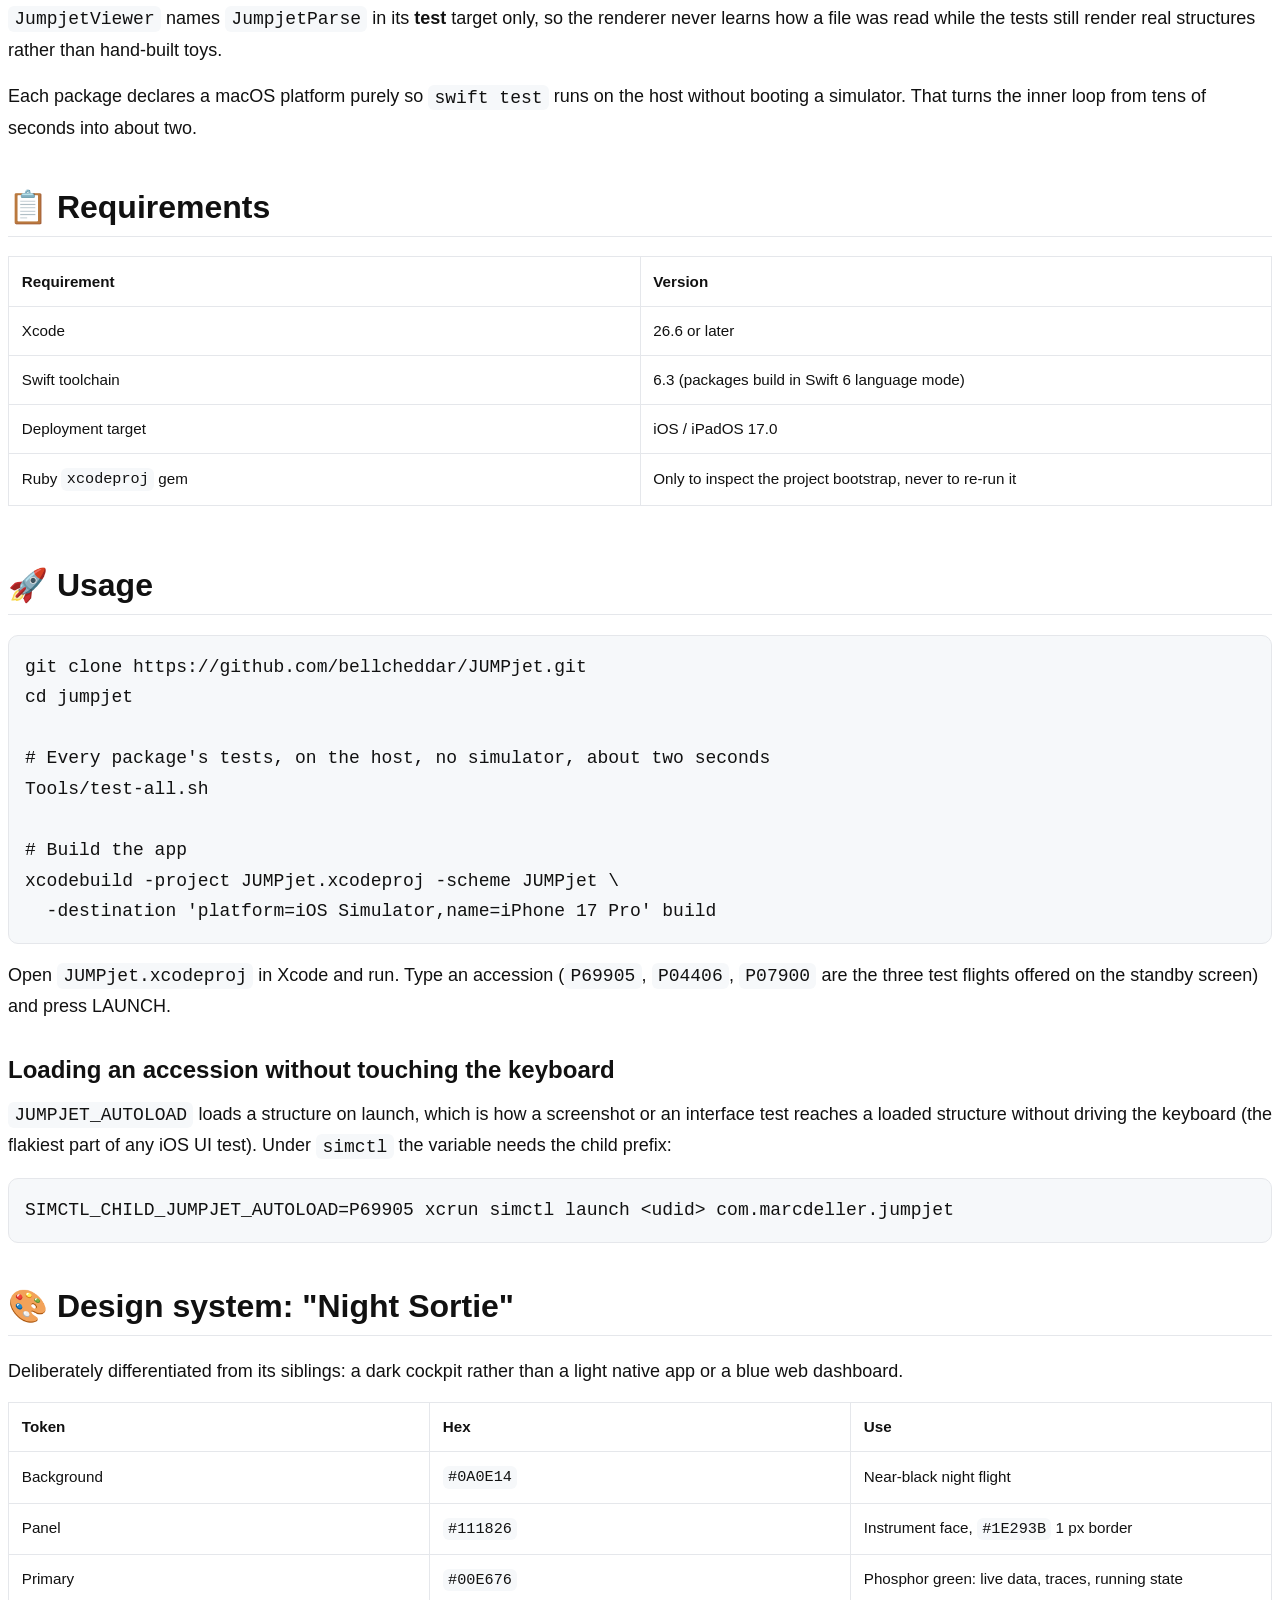
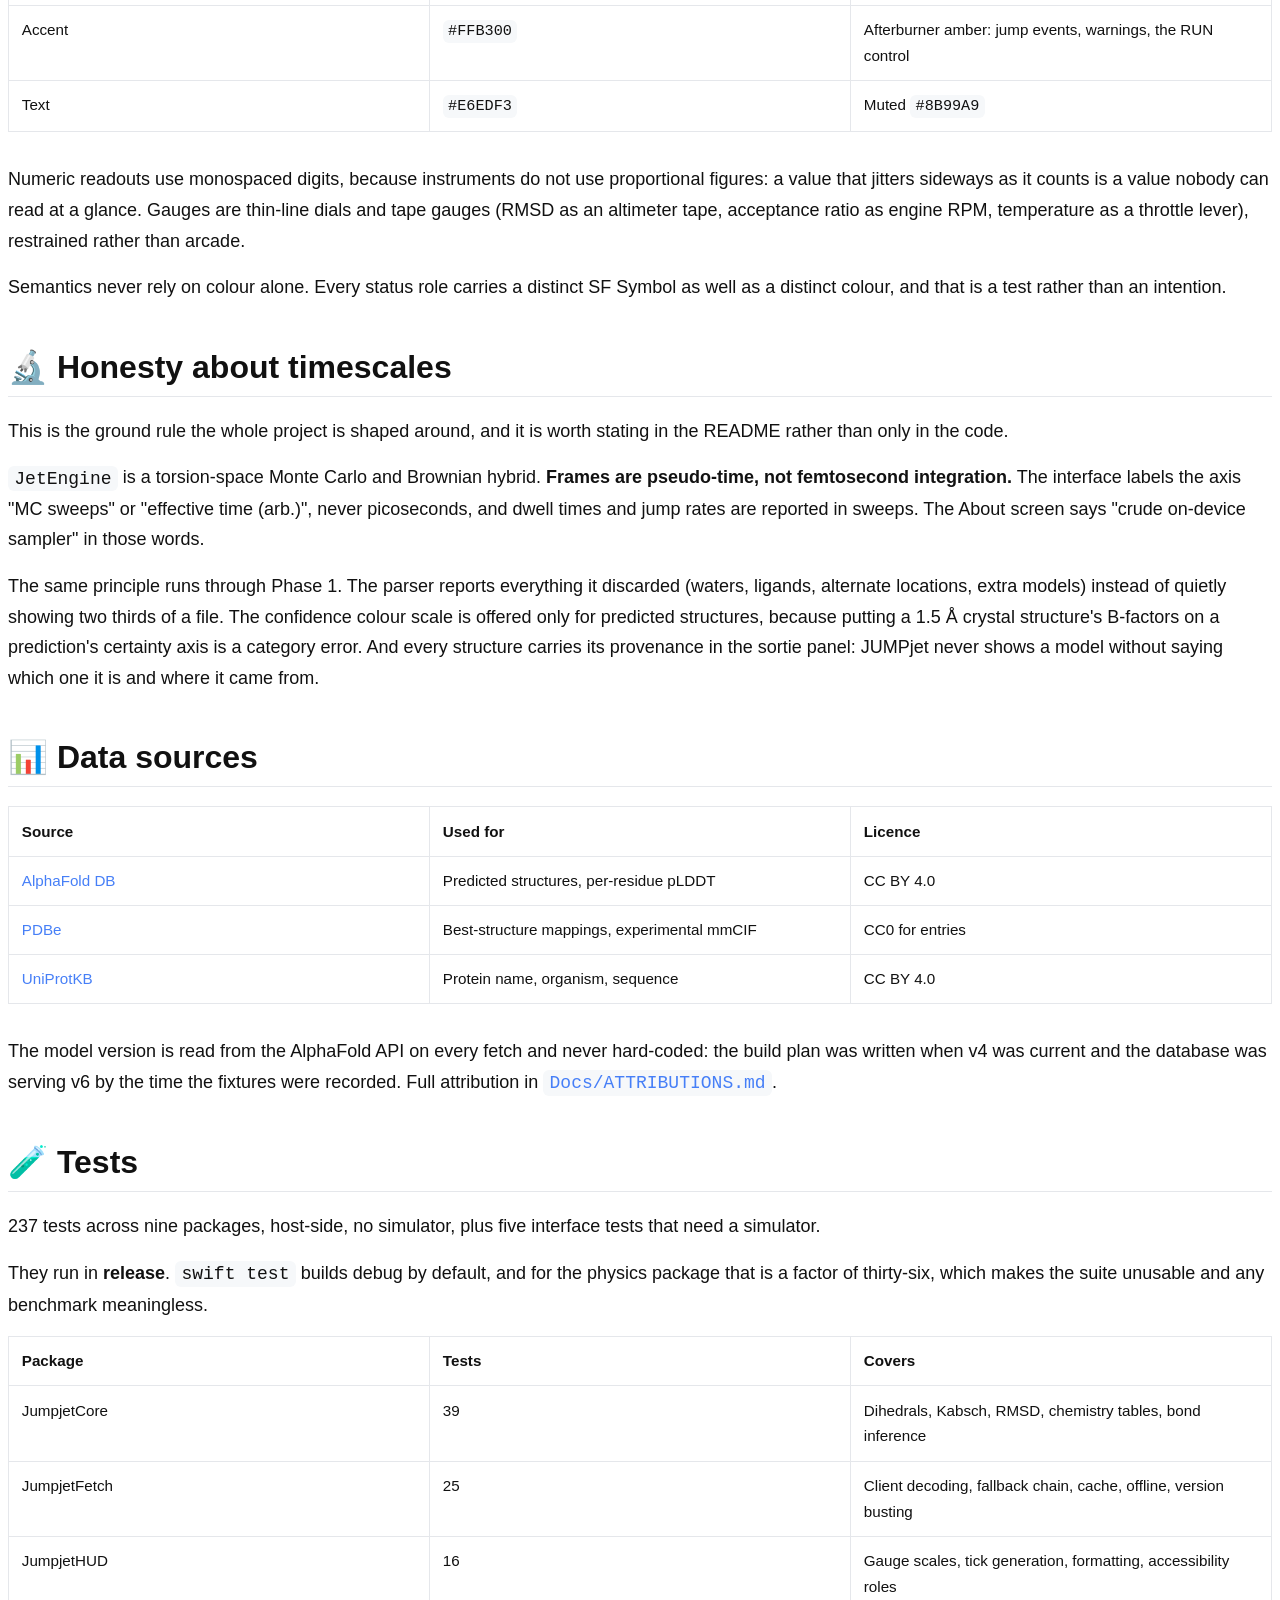
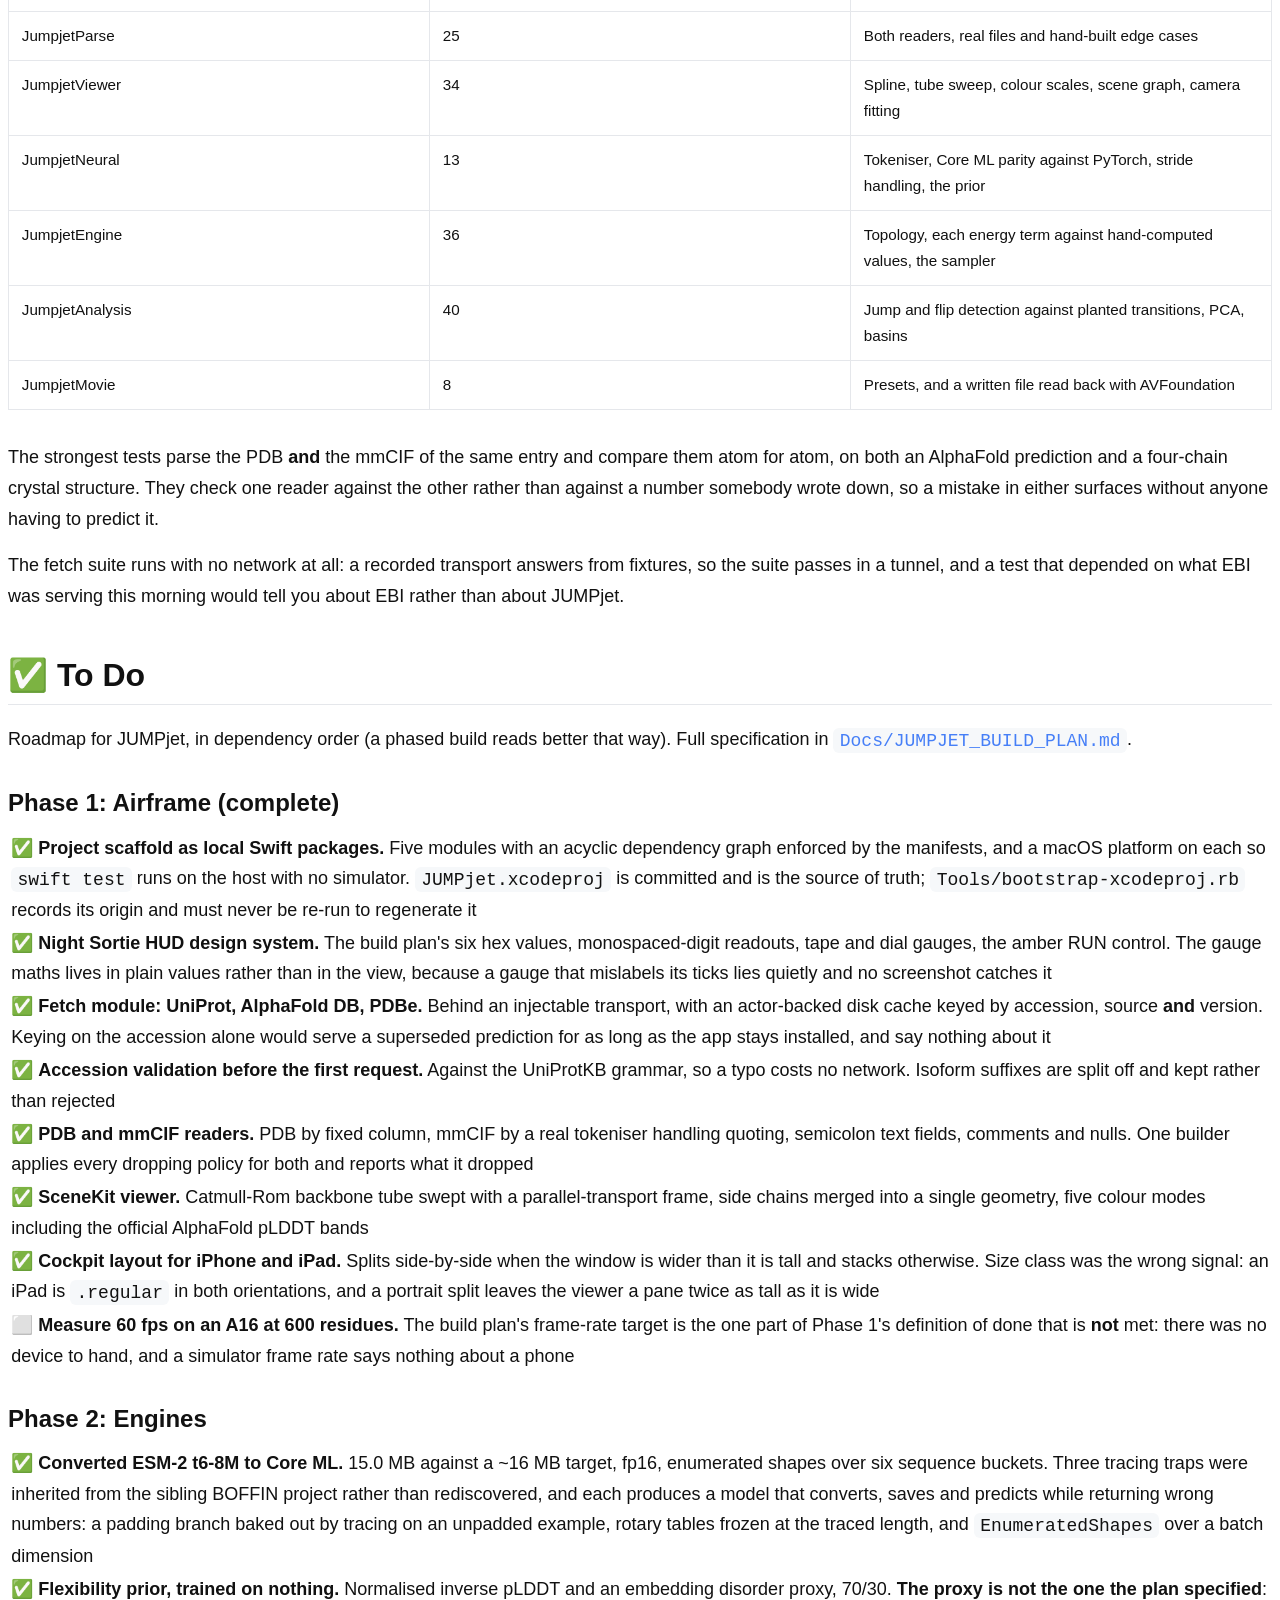
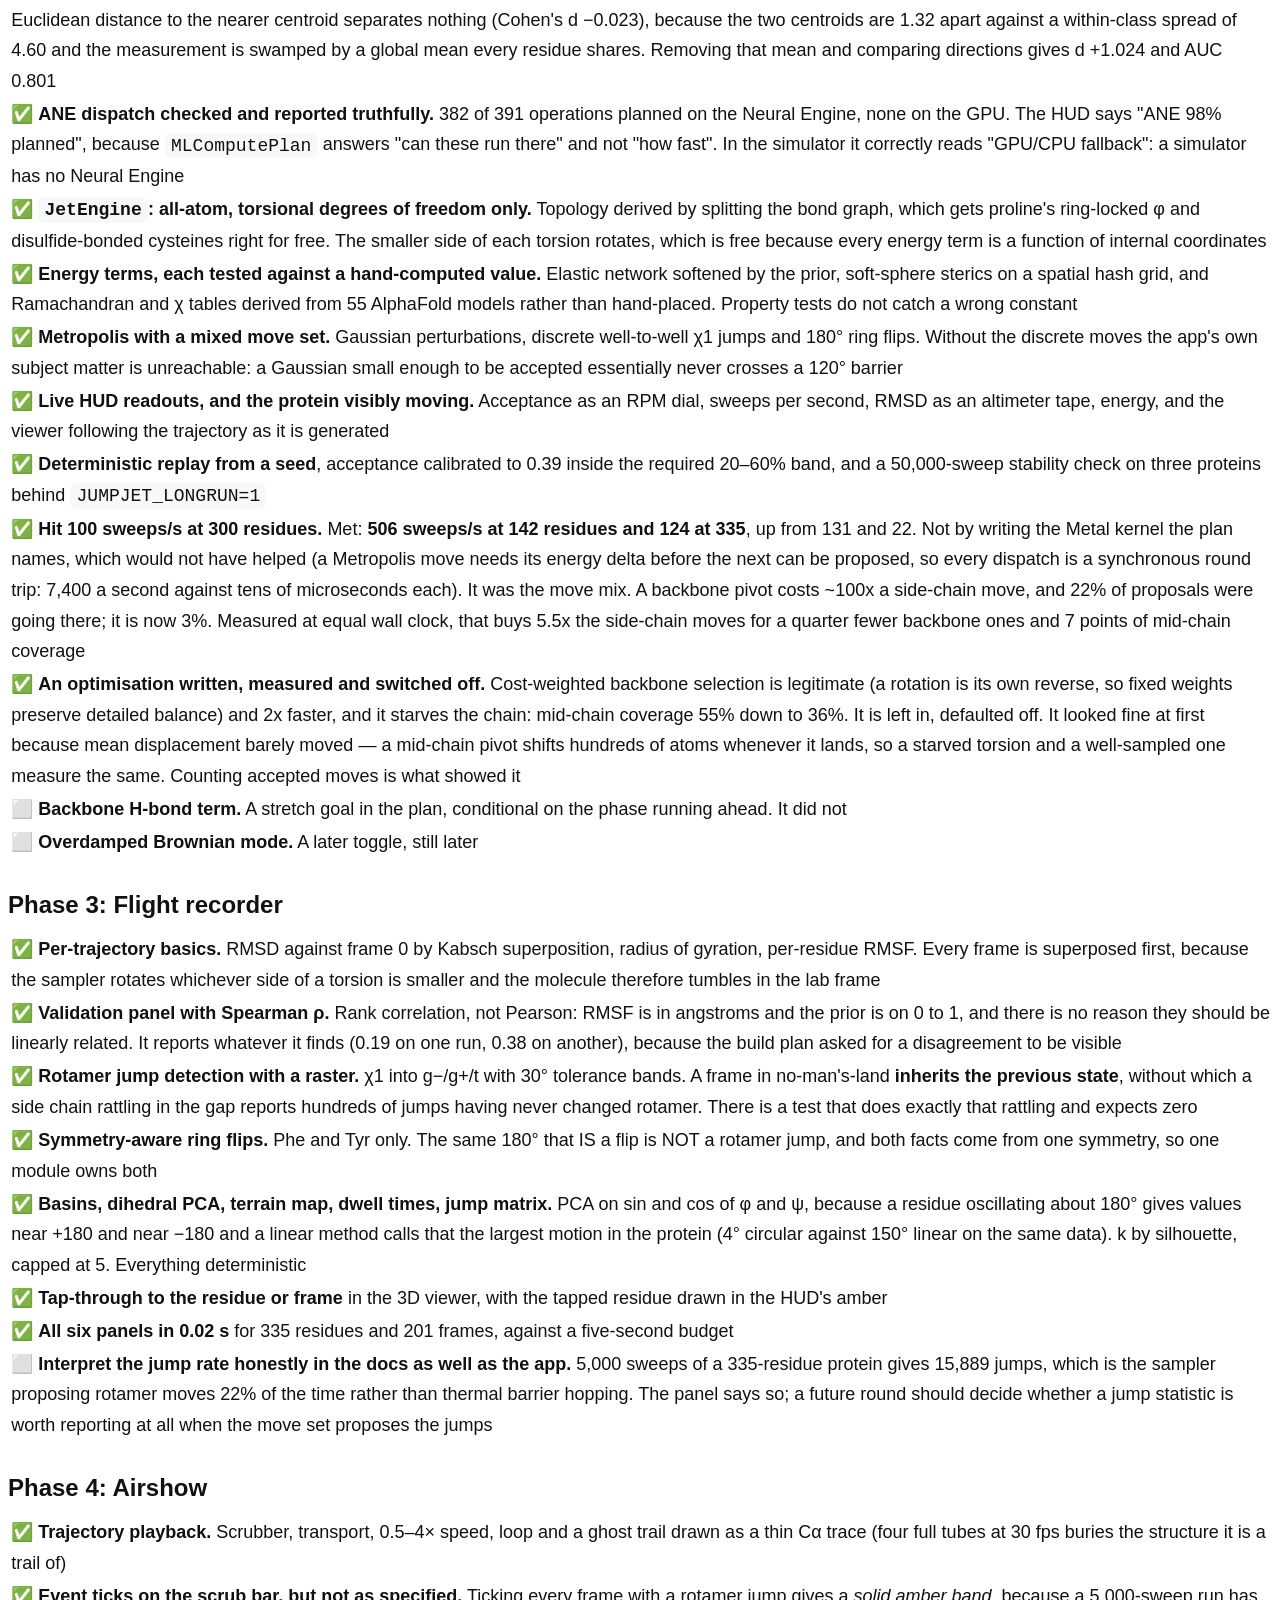
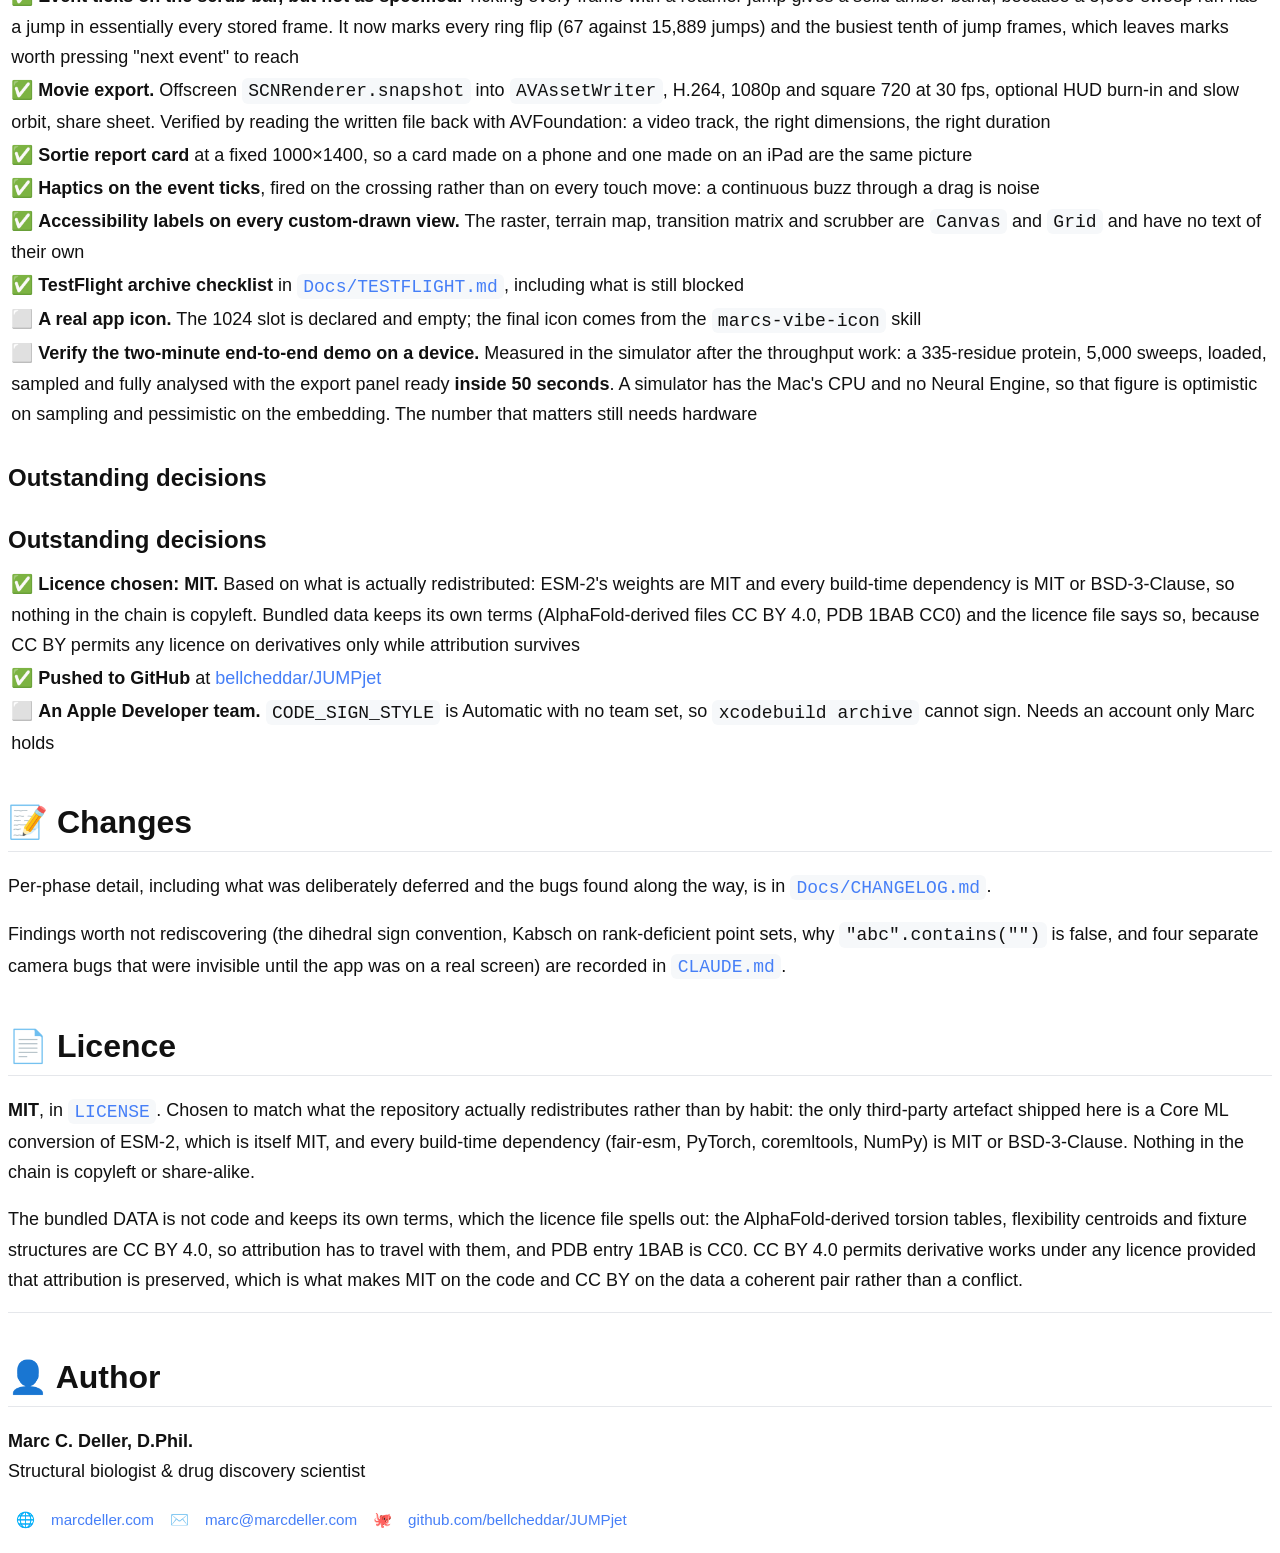
==== commit 4634d4a2: "MIT, chosen from what the repository actually redistributes Not by habit. The one third-party artefa" ====
--- a/Docs/readme-build/jumpjet.preview.html
+++ b/Docs/readme-build/jumpjet.preview.html
@@ -58,12 +58,12 @@
 <blockquote>
 <p><strong>Vertical take-off molecular dynamics: UniProt ID in, conformational movie out. No cluster, no queue, no cloud.</strong></p>
 </blockquote>
-<p><img alt="swift" src="https://img.shields.io/badge/swift-6.3-F05138?logo=swift&amp;logoColor=white"> <img alt="ios" src="https://img.shields.io/badge/iOS%20%7C%20iPadOS-17%2B-000000?logo=apple&amp;logoColor=white"> <img alt="swiftui" src="https://img.shields.io/badge/UI-SwiftUI-0071E3?logo=swift&amp;logoColor=white"> <img alt="scenekit" src="https://img.shields.io/badge/3D-SceneKit-1C244B"> <img alt="charts" src="https://img.shields.io/badge/charts-Swift%20Charts-467FF7"> <img alt="physics" src="https://img.shields.io/badge/physics-torsional%20Monte%20Carlo-9b51e0"> <img alt="coreml" src="https://img.shields.io/badge/ML-Core%20ML%20%C2%B7%20ESM--2%20t6--8M-9b51e0"> <img alt="xcode" src="https://img.shields.io/badge/Xcode-26.6-1575F9?logo=xcode&amp;logoColor=white"> <img alt="spm" src="https://img.shields.io/badge/packages-9%20local%20SPM-FA7343"> <img alt="tests" src="https://img.shields.io/badge/XCTest-237%20passing-00d084"> <img alt="deps" src="https://img.shields.io/badge/third--party%20dependencies-none-00897B"> <img alt="data" src="https://img.shields.io/badge/data-AlphaFold%20DB%20%C2%B7%20PDBe%20%C2%B7%20UniProt-467FF7"> <img alt="phase" src="https://img.shields.io/badge/phase-4%20of%204-467FF7"> <img alt="licence" src="https://img.shields.io/badge/licence-not%20yet%20declared-lightgrey"> <img alt="author" src="https://img.shields.io/badge/author-Marc%20C.%20Deller%2C%20D.Phil.-1C244B"></p>
+<p><img alt="swift" src="https://img.shields.io/badge/swift-6.3-F05138?logo=swift&amp;logoColor=white"> <img alt="ios" src="https://img.shields.io/badge/iOS%20%7C%20iPadOS-17%2B-000000?logo=apple&amp;logoColor=white"> <img alt="swiftui" src="https://img.shields.io/badge/UI-SwiftUI-0071E3?logo=swift&amp;logoColor=white"> <img alt="scenekit" src="https://img.shields.io/badge/3D-SceneKit-1C244B"> <img alt="charts" src="https://img.shields.io/badge/charts-Swift%20Charts-467FF7"> <img alt="physics" src="https://img.shields.io/badge/physics-torsional%20Monte%20Carlo-9b51e0"> <img alt="coreml" src="https://img.shields.io/badge/ML-Core%20ML%20%C2%B7%20ESM--2%20t6--8M-9b51e0"> <img alt="xcode" src="https://img.shields.io/badge/Xcode-26.6-1575F9?logo=xcode&amp;logoColor=white"> <img alt="spm" src="https://img.shields.io/badge/packages-9%20local%20SPM-FA7343"> <img alt="tests" src="https://img.shields.io/badge/XCTest-237%20passing-00d084"> <img alt="deps" src="https://img.shields.io/badge/third--party%20dependencies-none-00897B"> <img alt="data" src="https://img.shields.io/badge/data-AlphaFold%20DB%20%C2%B7%20PDBe%20%C2%B7%20UniProt-467FF7"> <img alt="phase" src="https://img.shields.io/badge/phase-4%20of%204-467FF7"> <img alt="licence" src="https://img.shields.io/badge/licence-MIT-00897B"> <img alt="author" src="https://img.shields.io/badge/author-Marc%20C.%20Deller%2C%20D.Phil.-1C244B"></p>
 <table class="emd-info-table">
 <tr>
 <td>🌐 <b>Website</b></td><td><a href="https://marcdeller.com" target="_blank" rel="noopener noreferrer">marcdeller.com</a></td>
 <td>✉️ <b>Contact</b></td><td><a href="mailto:marc@marcdeller.com">marc@marcdeller.com</a></td>
-<td>🐙 <b>GitHub</b></td><td><a href="https://github.com/bellcheddar/jumpjet" target="_blank" rel="noopener noreferrer">bellcheddar/jumpjet</a></td>
+<td>🐙 <b>GitHub</b></td><td><a href="https://github.com/bellcheddar/JUMPjet" target="_blank" rel="noopener noreferrer">bellcheddar/JUMPjet</a></td>
 </tr>
 </table>
 
@@ -262,7 +262,7 @@
 </tbody>
 </table></div>
 <h2>🚀 Usage</h2>
-<pre><code class="language-bash">git clone https://github.com/bellcheddar/jumpjet.git
+<pre><code class="language-bash">git clone https://github.com/bellcheddar/JUMPjet.git
 cd jumpjet
 
 # Every package's tests, on the host, no simulator, about two seconds
@@ -464,15 +464,16 @@
 <h3>Outstanding decisions</h3>
 <h3>Outstanding decisions</h3>
 <ul class="emd-tasklist">
-<li><span class="emd-check">&#11036;</span> <strong>Choose a licence.</strong> No <code>LICENSE</code> file exists yet and none is claimed anywhere. This is Marc's call and nothing should assume one</li>
-<li><span class="emd-check">&#11036;</span> <strong>Push to GitHub.</strong> The repository is local only; <code>bellcheddar/jumpjet</code> does not exist yet</li>
+<li><span class="emd-check">&#9989;</span> <strong>Licence chosen: MIT.</strong> Based on what is actually redistributed: ESM-2's weights are MIT and every build-time dependency is MIT or BSD-3-Clause, so nothing in the chain is copyleft. Bundled data keeps its own terms (AlphaFold-derived files CC BY 4.0, PDB 1BAB CC0) and the licence file says so, because CC BY permits any licence on derivatives only while attribution survives</li>
+<li><span class="emd-check">&#9989;</span> <strong>Pushed to GitHub</strong> at <a href="https://github.com/bellcheddar/JUMPjet">bellcheddar/JUMPjet</a></li>
 <li><span class="emd-check">&#11036;</span> <strong>An Apple Developer team.</strong> <code>CODE_SIGN_STYLE</code> is Automatic with no team set, so <code>xcodebuild archive</code> cannot sign. Needs an account only Marc holds</li>
 </ul>
 <h2>📝 Changes</h2>
 <p>Per-phase detail, including what was deliberately deferred and the bugs found along the way, is in <a href="Docs/CHANGELOG.md"><code>Docs/CHANGELOG.md</code></a>.</p>
 <p>Findings worth not rediscovering (the dihedral sign convention, Kabsch on rank-deficient point sets, why <code>"abc".contains("")</code> is false, and four separate camera bugs that were invisible until the app was on a real screen) are recorded in <a href="CLAUDE.md"><code>CLAUDE.md</code></a>.</p>
 <h2>📄 Licence</h2>
-<p>No licence is declared yet. One will be added before any release.</p>
+<p><strong>MIT</strong>, in <a href="LICENSE"><code>LICENSE</code></a>. Chosen to match what the repository actually redistributes rather than by habit: the only third-party artefact shipped here is a Core ML conversion of ESM-2, which is itself MIT, and every build-time dependency (fair-esm, PyTorch, coremltools, NumPy) is MIT or BSD-3-Clause. Nothing in the chain is copyleft or share-alike.</p>
+<p>The bundled DATA is not code and keeps its own terms, which the licence file spells out: the AlphaFold-derived torsion tables, flexibility centroids and fixture structures are CC BY 4.0, so attribution has to travel with them, and PDB entry 1BAB is CC0. CC BY 4.0 permits derivative works under any licence provided that attribution is preserved, which is what makes MIT on the code and CC BY on the data a coherent pair rather than a conflict.</p>
 <hr>
 <h2>👤 Author</h2>
 <p><strong>Marc C. Deller, D.Phil.</strong><br>
@@ -481,7 +482,7 @@
 <tr>
 <td>🌐</td><td><a href="https://marcdeller.com" target="_blank" rel="noopener noreferrer">marcdeller.com</a></td>
 <td>✉️</td><td><a href="mailto:marc@marcdeller.com">marc@marcdeller.com</a></td>
-<td>🐙</td><td><a href="https://github.com/bellcheddar/jumpjet" target="_blank" rel="noopener noreferrer">github.com/bellcheddar/jumpjet</a></td>
+<td>🐙</td><td><a href="https://github.com/bellcheddar/JUMPjet" target="_blank" rel="noopener noreferrer">github.com/bellcheddar/JUMPjet</a></td>
 </tr>
 </table>
 </div>
